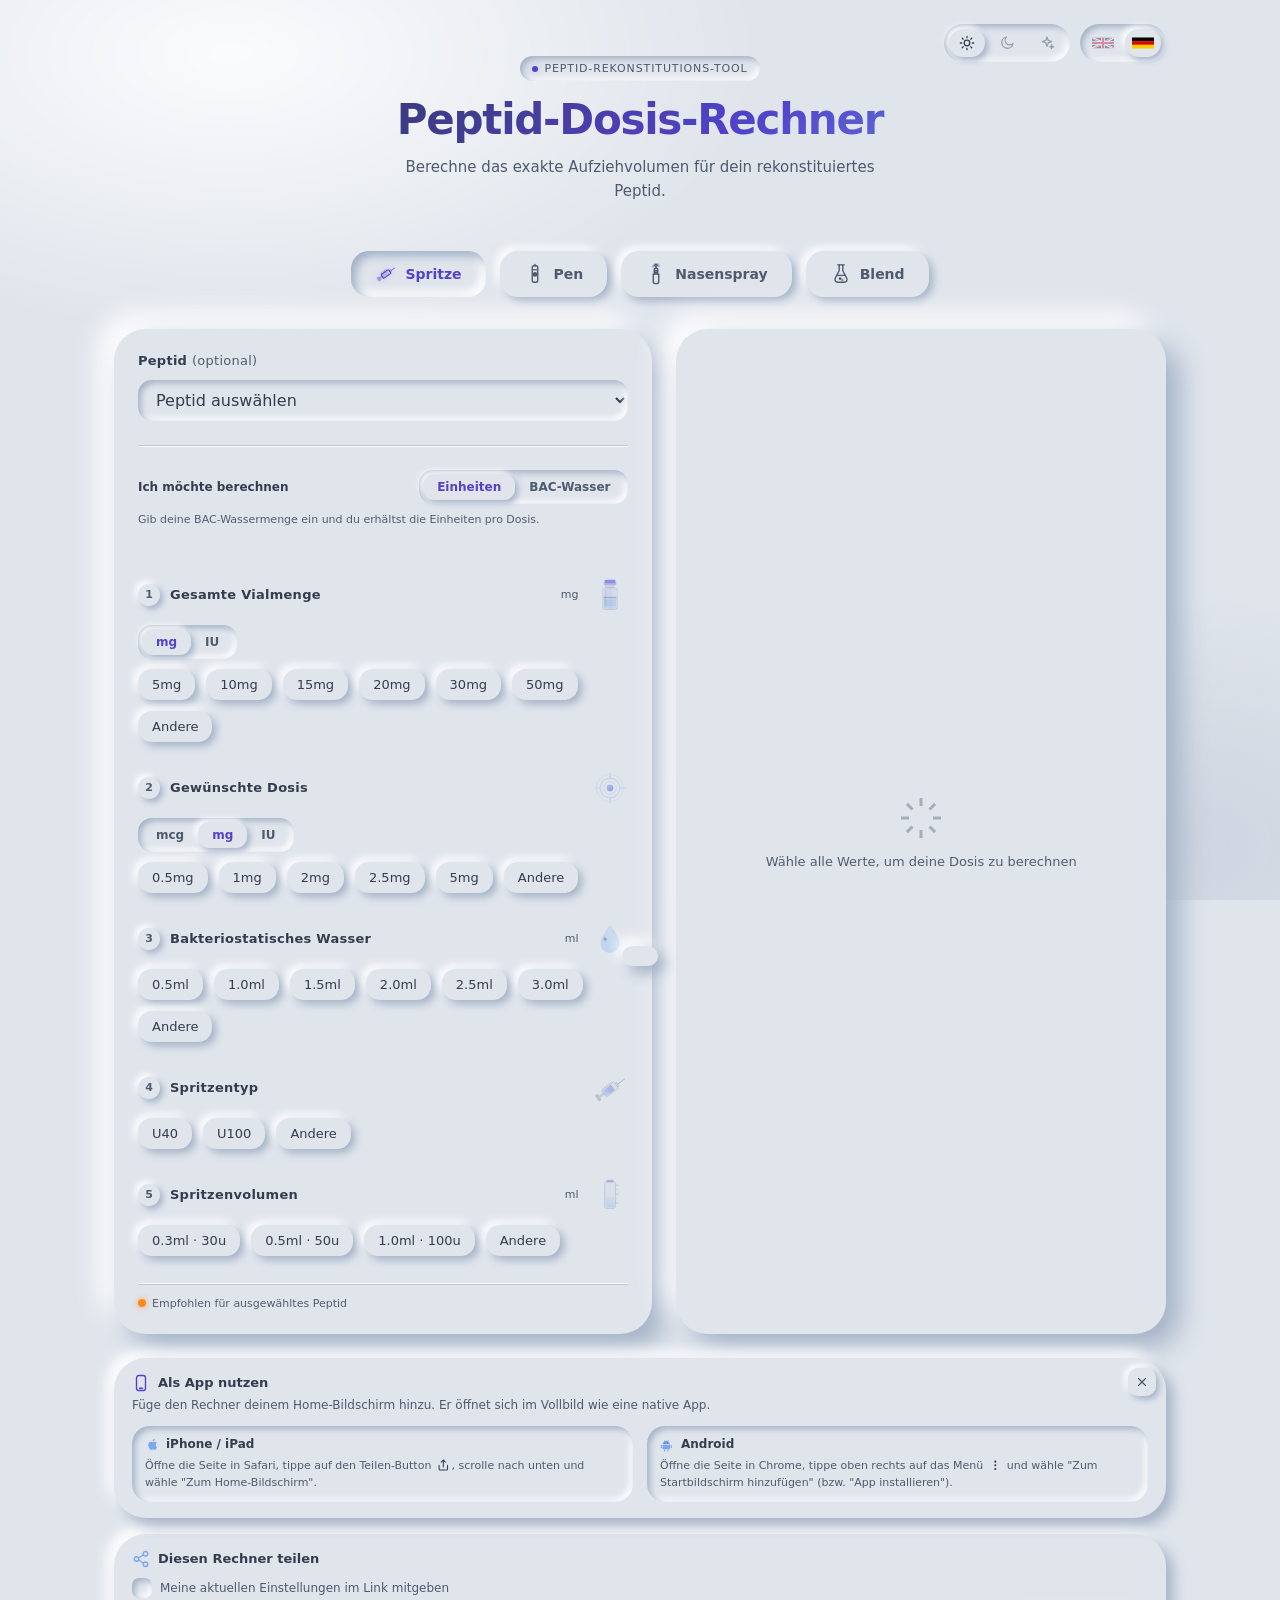
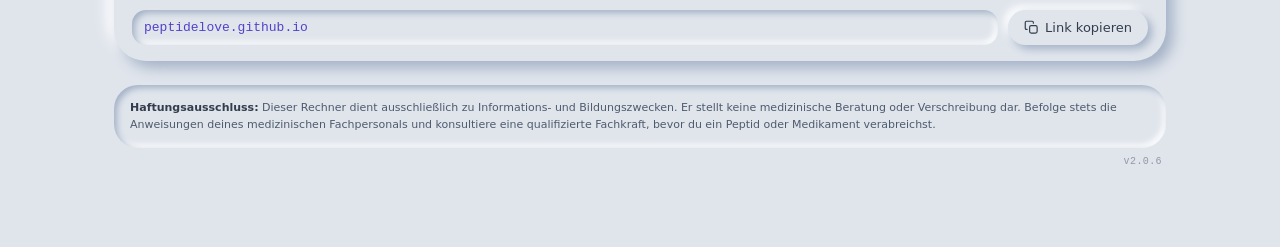
==== index.html @ 8ab0d91f "feat: v2.0.6: nasal spray close-up and a real blend vial Nasal spray: an upright close-up in a press" ====
<!DOCTYPE html>
<html lang="en">
<head>
<meta charset="UTF-8">
<meta name="viewport" content="width=device-width, initial-scale=1.0, maximum-scale=5.0, viewport-fit=cover">
<link rel="icon" href="favicon.svg" type="image/svg+xml">
<link rel="icon" href="favicon-32.png" sizes="32x32" type="image/png">
<link rel="apple-touch-icon" href="apple-touch-icon.png">
<meta name="theme-color" content="#e0e5ec">
<link rel="canonical" href="https://peptidelove.github.io/">
<title>Peptide Dose Calculator</title>
<meta name="description" content="Work out the exact draw volume for a reconstituted peptide: syringe, pen, nasal spray or blend. Free, no sign-up, works offline.">
<!-- Link previews: the share button hands this URL to messaging apps, so give
     them something to render instead of a bare link. -->
<meta property="og:type" content="website">
<meta property="og:url" content="https://peptidelove.github.io/">
<meta property="og:title" content="Peptide Dose Calculator">
<meta property="og:description" content="Work out the exact draw volume for a reconstituted peptide: syringe, pen, nasal spray or blend.">
<meta property="og:image" content="https://peptidelove.github.io/icon-512.png">
<meta name="twitter:card" content="summary">
<meta name="twitter:title" content="Peptide Dose Calculator">
<meta name="twitter:description" content="Work out the exact draw volume for a reconstituted peptide: syringe, pen, nasal spray or blend.">
<meta name="twitter:image" content="https://peptidelove.github.io/icon-512.png">
<meta name="mobile-web-app-capable" content="yes">
<meta name="apple-mobile-web-app-capable" content="yes">
<meta name="apple-mobile-web-app-status-bar-style" content="default">
<meta name="apple-mobile-web-app-title" content="Peptide Calc">
<link rel="manifest" href="manifest.json">
<link rel="stylesheet" href="styles.css?v=2.0.6">
<script>
  // Pick the theme before first paint. app.js only runs at the end of <body>,
  // and until it did, the page painted in the base (classic) theme and then
  // switched: a visible flash on a slow first load.
  (function() {
    var theme = 'light';
    try {
      var saved = JSON.parse(localStorage.getItem('peptide-calc-v6'));
      if (saved && (saved.theme === 'dark' || saved.theme === 'soft-dark')) theme = saved.theme;
    } catch (e) {}
    var html = document.documentElement;
    html.setAttribute('data-theme', theme);
    if (theme !== 'dark') html.setAttribute('data-skin', 'soft');
    if (theme !== 'light') {
      document.querySelector('meta[name="theme-color"]')
        .setAttribute('content', theme === 'dark' ? '#000000' : '#282c34');
    }
  })();
</script>
</head>
<body>

<div class="container">
  <div class="top-controls">
  <div class="theme-switch" role="group" data-i18n-aria="themeGroup" aria-label="Theme">
    <button class="theme-btn" type="button" data-theme-opt="light" data-i18n-aria="themeLight" aria-label="Light" title="Light">
      <svg viewBox="0 0 24 24" fill="none" stroke="currentColor" stroke-width="1.9" stroke-linecap="round" stroke-linejoin="round" aria-hidden="true"><circle cx="12" cy="12" r="4.2"/><path d="M12 2v2M12 20v2M4.9 4.9l1.4 1.4M17.7 17.7l1.4 1.4M2 12h2M20 12h2M4.9 19.1l1.4-1.4M17.7 6.3l1.4-1.4"/></svg>
    </button>
    <button class="theme-btn" type="button" data-theme-opt="soft-dark" data-i18n-aria="themeSoftDark" aria-label="Dark" title="Dark">
      <svg viewBox="0 0 24 24" fill="none" stroke="currentColor" stroke-width="1.9" stroke-linecap="round" stroke-linejoin="round" aria-hidden="true"><path d="M21 12.8A8.5 8.5 0 1111.2 3a6.6 6.6 0 009.8 9.8z"/></svg>
    </button>
    <button class="theme-btn" type="button" data-theme-opt="dark" data-i18n-aria="themeClassic" aria-label="Classic (neon)" title="Classic (neon)">
      <svg viewBox="0 0 24 24" fill="none" stroke="currentColor" stroke-width="1.9" stroke-linecap="round" stroke-linejoin="round" aria-hidden="true"><path d="M12 3l1.8 5.2L19 10l-5.2 1.8L12 17l-1.8-5.2L5 10l5.2-1.8z"/><path d="M19 15l.7 2 2 .7-2 .7-.7 2-.7-2-2-.7 2-.7z"/></svg>
    </button>
  </div>

  <div class="lang-switcher">
    <button class="lang-btn" data-lang="en" title="English" aria-label="English">
      <svg viewBox="0 0 60 30" xmlns="http://www.w3.org/2000/svg">
        <clipPath id="ukclip"><path d="M0 0v30h60V0z"/></clipPath>
        <clipPath id="ukclip2"><path d="M30 15h30v15zv15H0zH0V0zV0h30z"/></clipPath>
        <g clip-path="url(#ukclip)">
          <rect width="60" height="30" fill="#012169"/>
          <path d="M0 0L60 30M60 0L0 30" stroke="#fff" stroke-width="6"/>
          <path d="M0 0L60 30M60 0L0 30" clip-path="url(#ukclip2)" stroke="#C8102E" stroke-width="4"/>
          <path d="M30 0v30M0 15h60" stroke="#fff" stroke-width="10"/>
          <path d="M30 0v30M0 15h60" stroke="#C8102E" stroke-width="6"/>
        </g>
      </svg>
    </button>
    <button class="lang-btn active" data-lang="de" title="Deutsch" aria-label="Deutsch">
      <svg viewBox="0 0 60 30" xmlns="http://www.w3.org/2000/svg">
        <rect width="60" height="10" y="0" fill="#000"/>
        <rect width="60" height="10" y="10" fill="#DD0000"/>
        <rect width="60" height="10" y="20" fill="#FFCE00"/>
      </svg>
    </button>
    </div>
  </div>

  <div class="header">
    <div class="badge" data-i18n="badge">Peptide Reconstitution Tool</div>
    <h1 data-i18n="title">Peptide Dose Calculator</h1>
    <p data-i18n="subtitle">Calculate the exact draw volume for your reconstituted peptide.</p>
  </div>

  <div class="mode-toggle" id="mode-toggle">
    <button class="mode-btn active" data-mode="syringe">
      <svg viewBox="0 0 24 24" fill="none" xmlns="http://www.w3.org/2000/svg">
        <g transform="rotate(-35 12 12)" stroke="currentColor" stroke-width="1.2" stroke-linecap="round" stroke-linejoin="round">
          <rect x="1.5" y="10" width="2" height="4" rx="0.5" fill="currentColor" opacity="0.4"/>
          <rect x="3.5" y="11.2" width="3.5" height="1.6" fill="currentColor" opacity="0.3"/>
          <rect x="7" y="9.5" width="10" height="5" rx="0.8" fill="none"/>
          <rect x="7.5" y="10.2" width="7" height="3.5" rx="0.4" fill="currentColor" opacity="0.25"/>
          <line x1="8.5" y1="9.5" x2="8.5" y2="8" opacity="0.5"/>
          <line x1="10.5" y1="9.5" x2="10.5" y2="8" opacity="0.5"/>
          <line x1="12.5" y1="9.5" x2="12.5" y2="8" opacity="0.5"/>
          <line x1="14.5" y1="9.5" x2="14.5" y2="8" opacity="0.5"/>
          <rect x="17" y="10.8" width="1.5" height="2.5" fill="currentColor" opacity="0.3"/>
          <line x1="18.5" y1="12" x2="23" y2="12" opacity="0.6"/>
        </g>
      </svg>
      <span data-i18n="modeSyringe">Syringe</span>
    </button>
    <button class="mode-btn" data-mode="pen">
      <svg viewBox="0 0 24 24" fill="none" stroke="currentColor" stroke-width="1.5" stroke-linecap="round" stroke-linejoin="round">
        <rect x="9" y="3" width="6" height="18" rx="2"/>
        <line x1="12" y1="3" x2="12" y2="1.5"/>
        <line x1="9.5" y1="7.5" x2="14.5" y2="7.5"/>
        <circle cx="12" cy="12.5" r="1.8" fill="currentColor"/>
      </svg>
      <span data-i18n="modePen">Pen</span>
    </button>
    <button class="mode-btn" data-mode="spray">
      <svg viewBox="0 0 24 24" fill="none" stroke="currentColor" stroke-width="1.5" stroke-linecap="round" stroke-linejoin="round">
        <path d="M9 12h6v8.5a2 2 0 01-2 2h-2a2 2 0 01-2-2V12z"/>
        <path d="M10.5 12V10a1.5 1.5 0 013 0v2"/>
        <rect x="10" y="6" width="4" height="4.5" rx="1"/>
        <line x1="12" y1="6" x2="12" y2="4"/>
        <circle cx="12" cy="2.5" r="1.2" fill="none"/>
        <circle cx="9" cy="3.5" r="0.7" fill="currentColor" opacity="0.4"/>
        <circle cx="15" cy="3" r="0.7" fill="currentColor" opacity="0.4"/>
        <circle cx="10.2" cy="1.5" r="0.5" fill="currentColor" opacity="0.3"/>
        <circle cx="13.8" cy="1.2" r="0.5" fill="currentColor" opacity="0.3"/>
      </svg>
      <span data-i18n="modeSpray">Nose Spray</span>
    </button>
    <button class="mode-btn" data-mode="blend">
      <svg viewBox="0 0 24 24" fill="none" stroke="currentColor" stroke-width="1.5" stroke-linecap="round" stroke-linejoin="round">
        <path d="M10 2v6.5l-4.2 8A3 3 0 008.4 21h7.2a3 3 0 002.6-4.5l-4.2-8V2"/>
        <line x1="8.5" y1="2" x2="15.5" y2="2"/>
        <line x1="7.3" y1="13.5" x2="16.7" y2="13.5"/>
        <circle cx="11" cy="17" r="0.8" fill="currentColor"/>
        <circle cx="13.5" cy="18.5" r="0.6" fill="currentColor" opacity="0.6"/>
      </svg>
      <span data-i18n="modeBlend">Blend</span>
    </button>
  </div>

  <div class="layout">
    <div class="card form-card">
      <div class="peptide-row" id="peptide-row">
        <div class="step-header">
          <div class="step-title"><span data-i18n="peptide">Peptide</span> <span style="color:var(--text-faint);font-weight:400" data-i18n="optional">(optional)</span></div>
          <button class="reset-top" id="reset-top" type="button" hidden>
            <svg width="13" height="13" viewBox="0 0 24 24" fill="none" stroke="currentColor" stroke-width="2.2" stroke-linecap="round" stroke-linejoin="round" aria-hidden="true"><path d="M3 12a9 9 0 109-9 9.75 9.75 0 00-6.74 2.74L3 8"/><path d="M3 3v5h5"/></svg>
            <span data-i18n="reset">Reset</span>
          </button>
        </div>
        <select id="peptide-select"></select>
        <div class="peptide-hint" id="peptide-nasal-hint" data-i18n="nasalOnly" style="display:none">Nasal-use peptides only</div>
      </div>

      <div class="step" id="blend-row" style="display:none">
        <div class="step-header">
          <div class="step-num">1</div>
          <div class="step-title" data-i18n="blendStep">Blend Components</div>
          <div class="step-hint" id="hint-blend"></div>
          <svg class="step-icon" viewBox="0 0 40 40" xmlns="http://www.w3.org/2000/svg">
            <path d="M16 5v9l-7.5 14.5A4 4 0 0012 34h16a4 4 0 003.5-5.5L24 14V5" fill="rgba(167,139,250,0.12)" stroke="rgba(255,255,255,0.35)" stroke-width="1.2" stroke-linecap="round" stroke-linejoin="round"/>
            <line x1="13.5" y1="5" x2="26.5" y2="5" stroke="rgba(255,255,255,0.4)" stroke-width="1.5" stroke-linecap="round"/>
            <path d="M11 24h18l2.5 4.5A2.5 2.5 0 0129 32H11a2.5 2.5 0 01-2.5-3.5z" fill="rgba(34,211,238,0.4)"/>
            <path d="M11 24h18l1.2 2.2H9.8z" fill="rgba(167,139,250,0.5)"/>
            <circle cx="17" cy="28.5" r="1.1" fill="rgba(255,255,255,0.35)"/>
            <circle cx="23" cy="30" r="0.8" fill="rgba(255,255,255,0.25)"/>
          </svg>
        </div>
        <div id="blend-list"></div>
        <button class="btn blend-add-btn" id="blend-add" type="button">+ <span data-i18n="blendAdd">Add peptide</span></button>
      </div>

      <div class="solve-row" id="solve-row">
        <div class="solve-head">
          <span class="solve-label" data-i18n="solveFor">I want to calculate</span>
          <div class="unit-toggle-group" id="solve-toggle">
            <button class="unit-toggle-btn active" type="button" data-solve="units" data-i18n="solveUnits">Draw units</button>
            <button class="unit-toggle-btn" type="button" data-solve="water" data-i18n="solveWater">BAC water</button>
          </div>
        </div>
        <p class="solve-desc" id="solve-desc"></p>
      </div>

      <div class="step" id="step-1">
        <div class="step-header">
          <div class="step-num">1</div>
          <div class="step-title" data-i18n="step1">Total Vial Amount</div>
          <div class="step-hint" id="hint-1">mg</div>
          <svg class="step-icon" viewBox="0 0 40 40" xmlns="http://www.w3.org/2000/svg">
            <defs>
              <linearGradient id="vialGlass" x1="0%" y1="0%" x2="100%" y2="0%">
                <stop offset="0%" stop-color="rgba(34,211,238,0.15)"/>
                <stop offset="50%" stop-color="rgba(167,139,250,0.25)"/>
                <stop offset="100%" stop-color="rgba(34,211,238,0.15)"/>
              </linearGradient>
              <linearGradient id="vialCap" x1="0%" y1="0%" x2="0%" y2="100%">
                <stop offset="0%" stop-color="#a78bfa"/>
                <stop offset="100%" stop-color="#7c5cf0"/>
              </linearGradient>
            </defs>
            <rect x="14" y="3" width="12" height="4" rx="1" fill="url(#vialCap)"/>
            <rect x="13" y="6" width="14" height="3" rx="0.5" fill="rgba(167,139,250,0.6)"/>
            <rect x="15" y="9" width="10" height="3" fill="rgba(255,255,255,0.18)" stroke="rgba(255,255,255,0.3)" stroke-width="0.5"/>
            <rect x="12" y="12" width="16" height="24" rx="2" fill="url(#vialGlass)" stroke="rgba(255,255,255,0.35)" stroke-width="0.8"/>
            <rect x="13" y="22" width="14" height="13" rx="1.5" fill="rgba(34,211,238,0.4)"/>
            <rect x="13" y="22" width="14" height="1.5" fill="rgba(255,255,255,0.5)"/>
            <rect x="14" y="14" width="2" height="20" rx="1" fill="rgba(255,255,255,0.25)"/>
            <rect x="14" y="26" width="12" height="6" fill="rgba(255,255,255,0.08)" stroke="rgba(255,255,255,0.2)" stroke-width="0.4"/>
            <line x1="16" y1="28.5" x2="24" y2="28.5" stroke="rgba(255,255,255,0.3)" stroke-width="0.5"/>
            <line x1="16" y1="30" x2="22" y2="30" stroke="rgba(255,255,255,0.2)" stroke-width="0.5"/>
          </svg>
        </div>
        <div class="dose-row" style="margin-bottom:10px">
          <div class="unit-toggle-group" id="vial-unit-toggle">
            <button class="unit-toggle-btn active" data-vial-unit="mg">mg</button>
            <button class="unit-toggle-btn" data-vial-unit="iu">IU</button>
          </div>
        </div>
        <div class="pills" id="vial-pills"></div>
        <div class="custom-row" id="vial-custom" style="display:none">
          <div class="input-wrap">
            <input type="text" id="vial-input" inputmode="decimal" data-i18n-placeholder="enterMg" placeholder="Enter mg">
            <span class="unit-suffix" id="vial-unit-suffix">mg</span>
          </div>
        </div>
      </div>

      <div class="step" id="step-3">
        <div class="step-header">
          <div class="step-num">2</div>
          <div class="step-title" data-i18n="step3">Desired Dose</div>
          <div class="step-hint" id="hint-3"></div>
          <svg class="step-icon" viewBox="0 0 40 40" xmlns="http://www.w3.org/2000/svg">
            <defs>
              <linearGradient id="doseGrad" x1="0%" y1="0%" x2="100%" y2="100%">
                <stop offset="0%" stop-color="#22d3ee"/>
                <stop offset="100%" stop-color="#a78bfa"/>
              </linearGradient>
            </defs>
            <circle cx="20" cy="20" r="15" fill="none" stroke="rgba(34,211,238,0.25)" stroke-width="1.2"/>
            <circle cx="20" cy="20" r="11" fill="none" stroke="rgba(167,139,250,0.35)" stroke-width="1"/>
            <circle cx="20" cy="20" r="7" fill="none" stroke="rgba(34,211,238,0.5)" stroke-width="1"/>
            <circle cx="20" cy="20" r="3.5" fill="url(#doseGrad)"/>
            <circle cx="20" cy="20" r="3.5" fill="none" stroke="rgba(255,255,255,0.4)" stroke-width="0.6"/>
            <line x1="20" y1="3" x2="20" y2="9" stroke="rgba(34,211,238,0.7)" stroke-width="1" stroke-linecap="round"/>
            <line x1="20" y1="31" x2="20" y2="37" stroke="rgba(34,211,238,0.7)" stroke-width="1" stroke-linecap="round"/>
            <line x1="3" y1="20" x2="9" y2="20" stroke="rgba(34,211,238,0.7)" stroke-width="1" stroke-linecap="round"/>
            <line x1="31" y1="20" x2="37" y2="20" stroke="rgba(34,211,238,0.7)" stroke-width="1" stroke-linecap="round"/>
          </svg>
        </div>
        <div class="blend-anchor" id="blend-anchor" style="display:none">
          <div class="blend-anchor-label" data-i18n="blendAnchorLabel">Dose refers to</div>
          <div class="pills" id="blend-anchor-pills"></div>
        </div>
        <div class="dose-row" style="margin-bottom:10px">
          <div class="unit-toggle-group">
            <button class="unit-toggle-btn" data-unit="mcg">mcg</button>
            <button class="unit-toggle-btn active" data-unit="mg">mg</button>
            <button class="unit-toggle-btn" data-unit="iu">IU</button>
          </div>
        </div>
        <div class="pills" id="dose-pills"></div>
        <div class="custom-row" id="dose-custom" style="display:none">
          <div class="input-wrap">
            <input type="text" id="dose-input" inputmode="decimal" data-i18n-placeholder="enterDose" placeholder="Enter dose">
            <span class="unit-suffix" id="dose-unit-suffix">mg</span>
          </div>
        </div>
      </div>

      <div class="step" id="step-2">
        <div class="step-header">
          <div class="step-num">3</div>
          <div class="step-title" data-i18n="step2">Bacteriostatic Water</div>
          <div class="step-hint" id="hint-2">ml</div>
          <svg class="step-icon" id="step2-icon-water" viewBox="0 0 40 40" xmlns="http://www.w3.org/2000/svg">
            <defs>
              <linearGradient id="waterGrad" x1="0%" y1="0%" x2="0%" y2="100%">
                <stop offset="0%" stop-color="rgba(34,211,238,0.3)"/>
                <stop offset="100%" stop-color="rgba(34,211,238,0.7)"/>
              </linearGradient>
              <radialGradient id="waterShine" cx="35%" cy="30%" r="30%">
                <stop offset="0%" stop-color="rgba(255,255,255,0.6)"/>
                <stop offset="100%" stop-color="rgba(255,255,255,0)"/>
              </radialGradient>
            </defs>
            <path d="M20 5 C 20 5, 10 18, 10 25 C 10 31, 14.5 35, 20 35 C 25.5 35, 30 31, 30 25 C 30 18, 20 5, 20 5 Z" fill="url(#waterGrad)" stroke="rgba(34,211,238,0.6)" stroke-width="0.8"/>
            <ellipse cx="16" cy="22" rx="4" ry="6" fill="url(#waterShine)" transform="rotate(-20 16 22)"/>
            <circle cx="15" cy="20" r="1.5" fill="rgba(255,255,255,0.7)"/>
          </svg>
          <svg class="step-icon" id="step2-icon-units" style="display:none" viewBox="0 0 40 40" xmlns="http://www.w3.org/2000/svg">
            <defs>
              <linearGradient id="tuFill" x1="0%" y1="0%" x2="0%" y2="100%">
                <stop offset="0%" stop-color="rgba(34,211,238,0.35)"/>
                <stop offset="100%" stop-color="rgba(34,211,238,0.75)"/>
              </linearGradient>
            </defs>
            <line x1="20" y1="3" x2="20" y2="9" stroke="rgba(255,255,255,0.5)" stroke-width="1.2" stroke-linecap="round"/>
            <rect x="17.5" y="9" width="5" height="3" rx="0.5" fill="rgba(255,255,255,0.2)" stroke="rgba(255,255,255,0.3)" stroke-width="0.5"/>
            <rect x="15" y="12" width="10" height="19" rx="1.5" fill="rgba(255,255,255,0.06)" stroke="rgba(255,255,255,0.4)" stroke-width="0.8"/>
            <rect x="16" y="22" width="8" height="9" rx="1" fill="url(#tuFill)"/>
            <rect x="16" y="22" width="8" height="1.2" fill="rgba(255,255,255,0.5)"/>
            <line x1="25" y1="16" x2="28" y2="16" stroke="rgba(255,255,255,0.5)" stroke-width="0.7"/>
            <line x1="25" y1="20" x2="27.5" y2="20" stroke="rgba(255,255,255,0.35)" stroke-width="0.6"/>
            <line x1="25" y1="24" x2="28" y2="24" stroke="rgba(255,255,255,0.5)" stroke-width="0.7"/>
            <line x1="25" y1="28" x2="27.5" y2="28" stroke="rgba(255,255,255,0.35)" stroke-width="0.6"/>
            <rect x="18.5" y="31" width="3" height="5" fill="rgba(255,255,255,0.15)"/>
            <rect x="16" y="36" width="8" height="2.5" rx="1" fill="rgba(255,255,255,0.25)"/>
          </svg>
        </div>
        <div id="step2-water">
          <div class="pills" id="water-pills"></div>
          <div class="custom-row" id="water-custom" style="display:none">
            <div class="input-wrap">
              <input type="text" id="water-input" inputmode="decimal" data-i18n-placeholder="enterMl" placeholder="Enter ml">
              <span class="unit-suffix">ml</span>
            </div>
          </div>
        </div>
        <div id="step2-units" style="display:none">
          <div class="pills" id="targetunits-pills"></div>
          <div class="custom-row" id="targetunits-custom" style="display:none">
            <div class="input-wrap">
              <input type="text" id="targetunits-input" inputmode="numeric" data-i18n-placeholder="enterTargetUnits" placeholder="Units">
              <span class="unit-suffix" data-i18n="units">units</span>
            </div>
          </div>
        </div>
      </div>

      <div class="step" id="step-4">
        <div class="step-header">
          <div class="step-num">4</div>
          <div class="step-title" data-i18n="step4">Syringe Type</div>
          <div class="step-hint" id="hint-4"></div>
          <svg class="step-icon" id="step4-icon-syringe" viewBox="0 0 40 40" xmlns="http://www.w3.org/2000/svg">
            <defs>
              <linearGradient id="syrFill" x1="0%" y1="0%" x2="100%" y2="0%">
                <stop offset="0%" stop-color="rgba(34,211,238,0.7)"/>
                <stop offset="100%" stop-color="rgba(167,139,250,0.7)"/>
              </linearGradient>
            </defs>
            <g transform="translate(20.9 20.9) scale(1.05) translate(-20 -20)">
            <g transform="rotate(-35 20 20)">
              <rect x="2" y="16" width="3.4" height="8" rx="0.6" fill="rgba(255,255,255,0.4)"/>
              <rect x="5.4" y="18.6" width="5.6" height="2.8" fill="rgba(255,255,255,0.3)"/>
              <rect x="11" y="15.5" width="16" height="9" rx="1.2" fill="rgba(255,255,255,0.08)" stroke="rgba(255,255,255,0.4)" stroke-width="0.7"/>
              <rect x="11.5" y="16.6" width="11" height="6.8" rx="0.6" fill="url(#syrFill)"/>
              <rect x="20" y="16" width="2.4" height="8" fill="rgba(0,0,0,0.4)"/>
              <line x1="13" y1="15.5" x2="13" y2="13.2" stroke="rgba(255,255,255,0.5)" stroke-width="0.45"/>
              <line x1="16" y1="15.5" x2="16" y2="13.2" stroke="rgba(255,255,255,0.5)" stroke-width="0.45"/>
              <line x1="19" y1="15.5" x2="19" y2="13.2" stroke="rgba(255,255,255,0.5)" stroke-width="0.45"/>
              <line x1="22" y1="15.5" x2="22" y2="13.2" stroke="rgba(255,255,255,0.5)" stroke-width="0.45"/>
              <line x1="25" y1="15.5" x2="25" y2="13.2" stroke="rgba(255,255,255,0.5)" stroke-width="0.45"/>
              <rect x="27" y="17.2" width="2.2" height="5.6" fill="rgba(255,255,255,0.3)"/>
              <line x1="29.2" y1="20" x2="37.5" y2="20" stroke="rgba(255,255,255,0.6)" stroke-width="0.9" stroke-linecap="round"/>
            </g>
            </g>
          </svg>
          <svg class="step-icon" id="step4-icon-spray" style="display:none" viewBox="0 0 40 40" xmlns="http://www.w3.org/2000/svg">
            <!-- Mist -->
            <circle cx="20" cy="4" r="1.5" fill="rgba(34,211,238,0.35)"/>
            <circle cx="17.5" cy="6" r="1" fill="rgba(167,139,250,0.3)"/>
            <circle cx="22.5" cy="5.5" r="1" fill="rgba(34,211,238,0.25)"/>
            <circle cx="20" cy="7.5" r="0.8" fill="rgba(167,139,250,0.2)"/>
            <!-- Nozzle tip -->
            <ellipse cx="20" cy="10.5" rx="2.2" ry="1.4" fill="rgba(255,255,255,0.12)" stroke="rgba(255,255,255,0.3)" stroke-width="0.5"/>
            <!-- Nozzle stem -->
            <rect x="18.8" y="11" width="2.4" height="4" rx="0.8" fill="rgba(255,255,255,0.15)" stroke="rgba(255,255,255,0.25)" stroke-width="0.5"/>
            <!-- Actuator -->
            <rect x="15.5" y="14.5" width="9" height="4" rx="1.5" fill="rgba(255,255,255,0.15)" stroke="rgba(255,255,255,0.3)" stroke-width="0.6"/>
            <!-- Finger rests -->
            <path d="M13 19 Q13 18 15.5 18 L24.5 18 Q27 18 27 19 L27 20.5 Q27 21.5 24.5 21.5 L15.5 21.5 Q13 21.5 13 20.5 Z" fill="rgba(255,255,255,0.1)" stroke="rgba(255,255,255,0.22)" stroke-width="0.5"/>
            <!-- Bottle body -->
            <path d="M15.5 22 L13.5 26 L13.5 35 Q13.5 37 16 37 L24 37 Q26.5 37 26.5 35 L26.5 26 L24.5 22 Z" fill="rgba(34,211,238,0.15)" stroke="rgba(255,255,255,0.35)" stroke-width="0.8"/>
            <!-- Liquid -->
            <path d="M14 29 L14 35 Q14 36.5 16 36.5 L24 36.5 Q26 36.5 26 35 L26 29 Z" fill="rgba(34,211,238,0.4)"/>
          </svg>
        </div>
        <div id="step4-syringe">
          <div class="pills" id="syringe-pills"></div>
          <div class="custom-row" id="syringe-custom" style="display:none">
            <div class="input-wrap">
              <input type="text" id="syringe-input" inputmode="numeric" data-i18n-placeholder="enterUnitsPerMl" placeholder="Units/ml">
              <span class="unit-suffix">units/ml</span>
            </div>
          </div>
        </div>
        <div id="step4-spray" style="display:none">
          <div class="pills" id="spray-pills"></div>
          <div class="custom-row" id="spray-custom" style="display:none">
            <div class="input-wrap">
              <input type="text" id="spray-input" inputmode="decimal" data-i18n-placeholder="enterMlPerPump" placeholder="ml per pump">
              <span class="unit-suffix">ml</span>
            </div>
          </div>
        </div>
      </div>

      <div class="step" id="step-5">
        <div class="step-header">
          <div class="step-num">5</div>
          <div class="step-title" data-i18n="step5">Syringe Volume</div>
          <div class="step-hint" id="hint-5"></div>
          <svg class="step-icon" viewBox="0 0 40 40" xmlns="http://www.w3.org/2000/svg">
            <defs>
              <linearGradient id="capFill" x1="0%" y1="0%" x2="0%" y2="100%">
                <stop offset="0%" stop-color="rgba(34,211,238,0.2)"/>
                <stop offset="100%" stop-color="rgba(34,211,238,0.6)"/>
              </linearGradient>
            </defs>
            <rect x="14" y="5" width="12" height="30" rx="2" fill="rgba(255,255,255,0.06)" stroke="rgba(255,255,255,0.4)" stroke-width="0.8"/>
            <rect x="15" y="22" width="10" height="12" rx="1" fill="url(#capFill)"/>
            <line x1="26" y1="9" x2="30" y2="9" stroke="rgba(255,255,255,0.5)" stroke-width="0.7"/>
            <line x1="26" y1="14" x2="29" y2="14" stroke="rgba(255,255,255,0.35)" stroke-width="0.6"/>
            <line x1="26" y1="19" x2="30" y2="19" stroke="rgba(255,255,255,0.5)" stroke-width="0.7"/>
            <line x1="26" y1="24" x2="29" y2="24" stroke="rgba(255,255,255,0.35)" stroke-width="0.6"/>
            <line x1="26" y1="29" x2="30" y2="29" stroke="rgba(255,255,255,0.5)" stroke-width="0.7"/>
            <rect x="16" y="3" width="8" height="3" rx="1" fill="rgba(167,139,250,0.6)"/>
          </svg>
        </div>
        <div class="pills" id="capacity-pills"></div>
        <div class="custom-row" id="capacity-custom" style="display:none">
          <div class="input-wrap">
            <input type="text" id="capacity-input" inputmode="decimal" data-i18n-placeholder="enterMlCap" placeholder="ml">
            <span class="unit-suffix">ml</span>
          </div>
        </div>
      </div>

      <div class="legend">
        <span class="legend-dot" data-i18n="legendRecommended">Recommended for selected peptide</span>
      </div>
    </div>

    <div class="card result-card" id="result-card">
      <div id="result-content">
        <div class="result-empty">
          <svg width="48" height="48" viewBox="0 0 24 24" fill="none" stroke="currentColor" stroke-width="1.5">
            <path d="M12 2v4M12 18v4M4.93 4.93l2.83 2.83M16.24 16.24l2.83 2.83M2 12h4M18 12h4M4.93 19.07l2.83-2.83M16.24 7.76l2.83-2.83"/>
          </svg>
          <div data-i18n="empty">Select all values to calculate your dose</div>
        </div>
      </div>
    </div>
  </div>

  <div class="a2hs" id="a2hs-hint">
    <button class="a2hs-close" id="a2hs-close" type="button" data-i18n-aria="dismiss" aria-label="Dismiss" title="Dismiss">
      <svg width="14" height="14" viewBox="0 0 24 24" fill="none" stroke="currentColor" stroke-width="2" stroke-linecap="round"><line x1="18" y1="6" x2="6" y2="18"/><line x1="6" y1="6" x2="18" y2="18"/></svg>
    </button>
    <div class="a2hs-title">
      <svg width="18" height="18" viewBox="0 0 24 24" fill="none" stroke="currentColor" stroke-width="1.8" stroke-linecap="round" stroke-linejoin="round"><rect x="6" y="2" width="12" height="20" rx="3"/><line x1="10" y1="19" x2="14" y2="19"/></svg>
      <span data-i18n="a2hsTitle">Use as an app</span>
    </div>
    <p class="a2hs-sub" data-i18n="a2hsSub">Add this calculator to your home screen. It opens fullscreen like a native app.</p>
    <div class="a2hs-grid">
      <div class="a2hs-item">
        <div class="a2hs-os">
          <svg width="15" height="15" viewBox="0 0 24 24" fill="currentColor" aria-hidden="true"><path d="M17.05 12.54c-.02-2.2 1.79-3.25 1.87-3.3-1.02-1.49-2.6-1.7-3.17-1.72-1.35-.14-2.63.79-3.32.79-.68 0-1.74-.77-2.86-.75-1.47.02-2.83.85-3.59 2.17-1.53 2.66-.39 6.6 1.1 8.76.73 1.06 1.6 2.25 2.73 2.21 1.1-.05 1.51-.71 2.84-.71 1.32 0 1.7.71 2.85.69 1.18-.02 1.92-1.08 2.64-2.14.83-1.21 1.17-2.39 1.19-2.45-.03-.01-2.29-.88-2.31-3.49z"/><path d="M14.9 5.61c.6-.73 1.01-1.74.9-2.75-.87.03-1.92.58-2.54 1.31-.56.64-1.05 1.68-.92 2.66.97.08 1.95-.49 2.56-1.22z"/></svg>
          <span data-i18n="a2hsIosLabel">iPhone / iPad</span>
        </div>
        <div class="a2hs-steps" data-i18n-html="a2hsIos">Open this page in Safari, tap the Share icon (square with an arrow), scroll down and choose "Add to Home Screen".</div>
      </div>
      <div class="a2hs-item">
        <div class="a2hs-os">
          <svg width="15" height="15" viewBox="0 0 24 24" fill="currentColor" aria-hidden="true"><path d="M7.2 6.86 6.05 5.05a.42.42 0 0 1 .13-.58.42.42 0 0 1 .58.13l1.18 1.85a7.3 7.3 0 0 1 4.12 0l1.18-1.85a.42.42 0 0 1 .58-.13c.2.12.25.38.13.58L12.8 6.86A6.2 6.2 0 0 1 16 11.7H4a6.2 6.2 0 0 1 3.2-4.84z"/><circle cx="7.9" cy="9.5" r=".78" fill="#0a1526"/><circle cx="12.1" cy="9.5" r=".78" fill="#0a1526"/><path d="M4 12.6h12v5.6a1.3 1.3 0 0 1-1.3 1.3H5.3A1.3 1.3 0 0 1 4 18.2z"/><rect x="1.2" y="12.6" width="1.9" height="5.2" rx=".95"/><rect x="16.9" y="12.6" width="1.9" height="5.2" rx=".95"/><rect x="6.3" y="19.9" width="1.9" height="3.4" rx=".95"/><rect x="11.8" y="19.9" width="1.9" height="3.4" rx=".95"/></svg>
          <span data-i18n="a2hsAndroidLabel">Android</span>
        </div>
        <div class="a2hs-steps" data-i18n-html="a2hsAndroid">Open this page in Chrome, tap the ⋮ menu in the top-right corner and choose "Add to Home screen" (or "Install app").</div>
      </div>
    </div>
  </div>

  <div class="share-box" id="share-box">
    <div class="share-title">
      <svg width="18" height="18" viewBox="0 0 24 24" fill="none" stroke="currentColor" stroke-width="1.8" stroke-linecap="round" stroke-linejoin="round"><circle cx="18" cy="5" r="3"/><circle cx="6" cy="12" r="3"/><circle cx="18" cy="19" r="3"/><line x1="8.6" y1="10.6" x2="15.4" y2="6.4"/><line x1="8.6" y1="13.4" x2="15.4" y2="17.6"/></svg>
      <span data-i18n="shareTitle">Share this calculator</span>
    </div>
    <label class="share-toggle">
      <input type="checkbox" id="share-settings">
      <span data-i18n="shareWithSettings">Include my current settings in the link</span>
    </label>
    <div class="share-row">
      <a class="share-url" id="share-url" href="https://peptidelove.github.io/">peptidelove.github.io</a>
      <div class="share-actions">
        <button class="btn primary" id="share-btn" type="button" hidden>
          <svg width="15" height="15" viewBox="0 0 24 24" fill="none" stroke="currentColor" stroke-width="1.9" stroke-linecap="round" stroke-linejoin="round"><path d="M4 12v7a2 2 0 002 2h12a2 2 0 002-2v-7"/><polyline points="16 6 12 2 8 6"/><line x1="12" y1="2" x2="12" y2="15"/></svg>
          <span data-i18n="shareAction">Share</span>
        </button>
        <button class="btn" id="share-copy" type="button">
          <svg width="15" height="15" viewBox="0 0 24 24" fill="none" stroke="currentColor" stroke-width="1.9" stroke-linecap="round" stroke-linejoin="round"><rect x="9" y="9" width="12" height="12" rx="2.5"/><path d="M5 15H4a2 2 0 01-2-2V4a2 2 0 012-2h9a2 2 0 012 2v1"/></svg>
          <span data-i18n="shareCopy">Copy link</span>
        </button>
      </div>
    </div>
  </div>

  <div class="disclaimer">
    <strong data-i18n="disclaimerTitle">Disclaimer:</strong> <span data-i18n="disclaimer">This calculator is intended for informational and educational purposes only. It does not constitute medical advice or a prescription. Always follow your healthcare provider's instructions and consult a qualified professional before administering any peptide or medication.</span>
  </div>
  <a href="https://peptidelove.goatcounter.com" target="_blank" rel="noopener" class="version-tag">v2.0.6</a>
</div>

<div class="toast" id="toast"></div>
<script src="peptides.js?v=2.0.6"></script>
<script src="app.js?v=2.0.6"></script>
<script>
  // Registered with the release version in the URL, so each deploy installs a
  // fresh worker and discards the previous cache.
  if ('serviceWorker' in navigator) {
    window.addEventListener('load', function() {
      navigator.serviceWorker.register('sw.js?v=2.0.6').catch(function() {});
    });
  }
</script>
<script data-goatcounter="https://peptidelove.goatcounter.com/count"
        async src="//gc.zgo.at/count.js"></script>
</body>
</html>
---- styles.css ----
* { box-sizing: border-box; margin: 0; padding: 0; -webkit-tap-highlight-color: transparent; }

  :root {
    color-scheme: dark;

    /* One corner scale for all three themes: a surface reads as one design
       only if the corner language is consistent. */
    --r-sm: 14px;   /* pills, inputs, small controls */
    --r-md: 18px;   /* buttons, mode buttons, alerts  */
    --r-lg: 24px;   /* inner panels, stat cards       */
    --r-xl: 32px;   /* outer cards                    */

    /* True black: on an OLED screen these pixels are off, which gives the
       neon accents and glows the deepest possible contrast. */
    --bg-0: #000000;
    --bg-1: #0a0f1c;
    --bg-2: #0f1729;
    --surface: rgba(255, 255, 255, 0.03);
    --surface-hover: rgba(255, 255, 255, 0.06);
    --surface-active: rgba(34, 211, 238, 0.08);
    --border: rgba(255, 255, 255, 0.08);
    --border-hover: rgba(255, 255, 255, 0.14);
    --border-active: rgba(34, 211, 238, 0.5);
    --text: #e8ecf4;
    --text-dim: #b8c7d6;
    --text-faint: #9aaec0;
    --accent: #22d3ee;
    --accent-2: #a78bfa;
    --accent-glow: rgba(34, 211, 238, 0.4);
    --warn: #fb923c;
    --error: #f87171;
    --good: #34d399;
  }

  html, body {
    background: var(--bg-0);
    color: var(--text);
    font-family: -apple-system, BlinkMacSystemFont, 'Inter', 'SF Pro Display', system-ui, 'Segoe UI', Roboto, sans-serif;
    -webkit-font-smoothing: antialiased;
    min-height: 100vh;
    overflow-x: hidden;
  }

  body::before {
    content: '';
    position: fixed;
    inset: 0;
    background:
      radial-gradient(ellipse 80% 50% at 50% -20%, rgba(34, 211, 238, 0.12), transparent),
      radial-gradient(ellipse 60% 50% at 80% 80%, rgba(167, 139, 250, 0.08), transparent),
      radial-gradient(ellipse 50% 40% at 10% 60%, rgba(34, 211, 238, 0.06), transparent);
    pointer-events: none;
    z-index: 0;
  }

  .container {
    position: relative;
    z-index: 1;
    max-width: 1100px;
    margin: 0 auto;
    padding: 48px 24px 80px;
    padding-left: max(24px, env(safe-area-inset-left));
    padding-right: max(24px, env(safe-area-inset-right));
    padding-top: max(48px, env(safe-area-inset-top));
  }

  /* One positioned row for both display controls. They used to be placed
     independently, and the mobile breakpoints moved only the language pills —
     so the two drifted out of line on small screens. */
  .top-controls {
    position: absolute;
    top: max(24px, env(safe-area-inset-top));
    right: max(24px, env(safe-area-inset-right));
    display: flex;
    align-items: center;
    gap: 10px;
    z-index: 10;
  }

  /* The theme switch (light / dark / classic) is the same pill as the language
     switcher beside it, with icons in place of flags. */
  .lang-switcher,
  .theme-switch {
    display: flex;
    gap: 4px;
    /* deliberately no backdrop-filter: on iOS the promoted layer is
       re-rasterised while scrolling and the flags render soft */
    background: rgba(13, 21, 38, 0.88);
    border: 1px solid var(--border);
    border-radius: 999px;
    padding: 4px;
    z-index: 10;
  }

  .lang-btn,
  .theme-btn {
    background: transparent;
    border: none;
    width: 36px;
    height: 28px;
    border-radius: 999px;
    cursor: pointer;
    display: flex;
    align-items: center;
    justify-content: center;
    transition: all 0.2s ease;
    opacity: 0.55;
    padding: 0;
    overflow: hidden;
  }
  .lang-btn:hover,
  .theme-btn:hover {
    opacity: 0.9;
    background: var(--surface-hover);
  }
  .lang-btn.active,
  .theme-btn.active {
    opacity: 1;
    background: var(--surface-active);
    box-shadow: 0 0 0 1px var(--border-active);
  }
  .lang-btn svg {
    width: 22px;
    height: 16px;
    border-radius: 2px;
    display: block;
    shape-rendering: geometricPrecision;
  }

  .theme-btn { color: var(--text); touch-action: manipulation; }
  .theme-btn svg { width: 16px; height: 16px; display: block; }

  .mode-toggle {
    display: flex;
    justify-content: center;
    flex-wrap: wrap; /* four modes wrap 2×2 on narrow screens */
    gap: 8px;
    margin-bottom: 32px;
  }

  .mode-btn {
    display: flex;
    align-items: center;
    gap: 8px;
    background: var(--surface);
    border: 1px solid var(--border);
    color: var(--text-dim);
    padding: 12px 24px;
    font-size: 14px;
    font-weight: 600;
    cursor: pointer;
    font-family: inherit;
    transition: all 0.2s ease;
    touch-action: manipulation;
  }

  .mode-btn:hover {
    background: var(--surface-hover);
    border-color: var(--border-hover);
    color: var(--text);
  }

  .mode-btn.active {
    background: var(--surface-active);
    border-color: var(--border-active);
    color: var(--accent);
    box-shadow: 0 0 0 3px rgba(34, 211, 238, 0.08);
  }

  .mode-btn svg {
    width: 22px;
    height: 22px;
    flex-shrink: 0;
  }

  .header {
    text-align: center;
    margin-bottom: 48px;
    padding-top: 8px;
  }

  .header .badge {
    display: inline-flex;
    align-items: center;
    gap: 6px;
    padding: 6px 12px;
    background: var(--surface);
    border: 1px solid var(--border);
    border-radius: 999px;
    font-size: 11px;
    font-weight: 500;
    letter-spacing: 0.08em;
    text-transform: uppercase;
    color: var(--text-dim);
    margin-bottom: 16px;
  }

  .header .badge::before {
    content: '';
    width: 6px;
    height: 6px;
    background: var(--accent);
    border-radius: 50%;
    box-shadow: 0 0 8px var(--accent-glow);
    animation: pulse 2s ease-in-out infinite;
  }

  @keyframes pulse {
    0%, 100% { opacity: 1; }
    50% { opacity: 0.4; }
  }

  .header h1 {
    font-size: 42px;
    font-weight: 700;
    letter-spacing: -0.03em;
    background: linear-gradient(135deg, #fff 0%, #a78bfa 60%, #22d3ee 100%);
    -webkit-background-clip: text;
    -webkit-text-fill-color: transparent;
    background-clip: text;
    margin-bottom: 12px;
    line-height: 1.1;
  }

  .header p {
    color: var(--text-dim);
    font-size: 15px;
    max-width: 480px;
    margin: 0 auto;
    line-height: 1.6;
  }

  .layout {
    display: grid;
    grid-template-columns: 1.1fr 1fr;
    gap: 24px;
    align-items: stretch; /* beide Karten gleich hoch */
  }

  /* Grid items must be allowed to shrink below their content's min width —
     otherwise wide content (e.g. the blend units table) inflates the whole
     column instead of scrolling inside its own container. */
  .layout > * { min-width: 0; }

  .card {
    background: linear-gradient(180deg, rgba(255,255,255,0.04), rgba(255,255,255,0.01));
    border: 1px solid var(--border);
    padding: 24px;
    backdrop-filter: blur(12px);
    -webkit-backdrop-filter: blur(12px);
  }

  .step {
    margin-bottom: 28px;
  }
  .step:last-child { margin-bottom: 0; }

  .step-header {
    display: flex;
    align-items: center;
    gap: 10px;
    margin-bottom: 12px;
  }

  .step-num {
    width: 22px;
    height: 22px;
    border-radius: 50%;
    background: var(--surface);
    border: 1px solid var(--border);
    color: var(--text-dim);
    font-size: 11px;
    font-weight: 600;
    display: flex;
    align-items: center;
    justify-content: center;
    flex-shrink: 0;
  }

  .step.complete .step-num {
    background: linear-gradient(135deg, var(--accent), var(--accent-2));
    border-color: transparent;
    color: #000;
  }

  .step-title {
    font-size: 13px;
    font-weight: 600;
    letter-spacing: 0.02em;
    color: var(--text);
  }

  .step-hint {
    font-size: 11px;
    color: var(--text-faint);
    margin-left: auto;
  }

  .step-icon {
    width: 36px;
    height: 36px;
    flex-shrink: 0;
    margin-left: 4px;
    opacity: 0.7;
    transition: all 0.3s ease;
  }

  .step.complete .step-icon {
    opacity: 1;
    filter: drop-shadow(0 0 8px rgba(34, 211, 238, 0.4));
  }

  .pills {
    display: flex;
    flex-wrap: wrap;
    gap: 6px;
  }

  .pill {
    background: var(--surface);
    border: 1px solid var(--border);
    color: var(--text-dim);
    padding: 8px 14px;
    font-size: 13px;
    font-weight: 500;
    cursor: pointer;
    transition: all 0.15s ease;
    font-family: inherit;
    white-space: nowrap;
    position: relative;
    touch-action: manipulation;
  }

  .pill:hover {
    background: var(--surface-hover);
    border-color: var(--border-hover);
    color: var(--text);
  }

  .pill.active {
    background: var(--surface-active);
    border-color: var(--border-active);
    color: var(--accent);
    box-shadow: 0 0 0 3px rgba(34, 211, 238, 0.08);
  }

  .pill.recommended {
    border-color: rgba(167, 139, 250, 0.4);
    background: rgba(167, 139, 250, 0.06);
    color: #c4b5fd;
  }

  /* The bead sits on the pill's rounded corner itself: the arc crosses the
     45 degree line 0.293 x radius in from each edge. Subtract half the bead
     (4px) and the 1px border the offset is measured inside of. */
  .pill.recommended::after {
    content: '';
    position: absolute;
    top: calc(var(--r-sm) * 0.2929 - 5px);
    right: calc(var(--r-sm) * 0.2929 - 5px);
    width: 8px;
    height: 8px;
    background: var(--accent-2);
    border-radius: 50%;
    box-shadow: 0 0 8px rgba(167, 139, 250, 0.7);
  }

  .pill.recommended.active {
    background: linear-gradient(135deg, rgba(34, 211, 238, 0.12), rgba(167, 139, 250, 0.12));
    border-color: var(--border-active);
    color: var(--accent);
  }

  .custom-row {
    display: flex;
    align-items: center;
    gap: 8px;
    margin-top: 10px;
  }

  .input-wrap {
    position: relative;
    flex: 1;
  }

  input[type="text"], select {
    width: 100%;
    background: var(--surface);
    border: 1px solid var(--border);
    color: var(--text);
    padding: 10px 14px;
    font-size: 16px;
    font-family: inherit;
    outline: none;
    transition: all 0.15s ease;
  }

  input[type="text"]:focus, select:focus {
    border-color: var(--border-active);
    background: var(--surface-active);
    box-shadow: 0 0 0 3px rgba(34, 211, 238, 0.08);
  }

  select {
    background-image: url("data:image/svg+xml;utf8,<svg xmlns='http://www.w3.org/2000/svg' width='12' height='12' viewBox='0 0 12 12'><path fill='%238b95ad' d='M6 8L2 4h8z'/></svg>");
    background-repeat: no-repeat;
    background-position: right 14px center;
    padding-right: 36px;
    cursor: pointer;
  }

  /* Style options for dark theme - works in most browsers */
  select option {
    background-color: #0f1729;
    color: var(--text);
    padding: 8px;
  }

  .unit-suffix {
    position: absolute;
    right: 14px;
    top: 50%;
    transform: translateY(-50%);
    color: var(--text-faint);
    font-size: 12px;
    pointer-events: none;
  }

  .dose-row {
    display: flex;
    gap: 8px;
    align-items: center;
  }

  .solve-row {
    display: flex;
    flex-direction: column;
    gap: 8px;
    margin-bottom: 24px;
    padding-bottom: 24px;
    border-bottom: 1px solid var(--border);
  }

  .solve-head {
    display: flex;
    align-items: center;
    justify-content: space-between;
    gap: 10px;
    flex-wrap: wrap;
  }

  .solve-label {
    font-size: 12px;
    font-weight: 600;
    color: var(--text-dim);
  }

  .solve-desc {
    font-size: 11px;
    line-height: 1.5;
    color: var(--text-faint);
    margin: 0;
  }

  .unit-toggle-group {
    display: flex;
    background: var(--surface);
    border: 1px solid var(--border);
    padding: 3px;
  }

  .unit-toggle-btn {
    background: transparent;
    border: none;
    color: var(--text-dim);
    padding: 6px 14px;
    font-size: 12px;
    font-weight: 600;
    cursor: pointer;
    font-family: inherit;
    transition: all 0.15s ease;
    touch-action: manipulation;
  }

  .unit-toggle-btn.active {
    background: var(--surface-active);
    color: var(--accent);
  }


  /* Results use a rounded, high-legibility system font (no web font needed).
     Scoped to the result card so the rest of the UI keeps its typography. */
  .result-card {
    font-family: ui-rounded, "SF Pro Rounded", "Hiragino Maru Gothic ProN",
                 "Segoe UI Variable Text", "Segoe UI", Roboto, system-ui, sans-serif;
    -webkit-font-smoothing: antialiased;
    text-rendering: optimizeLegibility;
  }

  .result-card {
    position: relative;
    overflow: visible;
    /* flex column so #result-content can fill the full card height */
    display: flex;
    flex-direction: column;
  }

  /* Result card: right column, same grid row as form, both stretch to equal height.
     It keeps the card's own symmetric padding: the old 8px right padding left
     the warning and the table 24px from the left edge but 8px from the right. */
  .layout .result-card {
    grid-column: 2;
    grid-row: 1;
  }

  /* Only the artwork reaches into the right padding, so it still sits close
     to the edge on desktop without pulling the full-width boxes with it. */
  .layout .result-card .result-syringe { margin-right: -16px; }

  /* The inner content div must also fill the card */
  #result-content {
    flex: 1;
    display: flex;
    flex-direction: column;
  }

  /* Result layout: stats left, syringe right */
  .result-layout {
    flex: 1;
    display: flex;
    align-items: flex-start;
    gap: 16px;
  }

  .result-info {
    flex: 1;
    min-width: 0;
  }

  /* Stats grid must never shrink */
  .result-layout .stats-grid {
    flex-shrink: 0;
  }

  .result-layout .primary-result {
    text-align: center;
  }

  /* The label and value above are already centred; centring the sentence too
     keeps the readout reading as one block. (The base rule left-aligns it,
     which scans better once the sentence wraps — see .primary-result .sub.) */
  .result-layout .primary-result .sub {
    text-align: center;
    /* Centred ragged lines look worse when the last one holds a single word;
       balancing evens them out. Ignored by browsers that lack it. */
    text-wrap: balance;
  }

  .result-syringe {
    flex-shrink: 0;
    display: flex;
    align-items: flex-start;
  }

  /* Syringe: clamped height so it stays readable on all screen sizes */
  .result-syringe .syringe-viz {
    height: clamp(260px, 52vh, 500px);
    width: auto;
    display: block;
  }

  /* the drawn syringe ends a few units past the dose, so its height follows
     the drawing: size it by width and let the height come from the viewBox */
  .result-syringe .syringe-stage .syringe-viz { width: 190px; height: auto; }

  /* the syringe is its own replay button */
  .syringe-stage {
    display: block;
    padding: 0;
    border: none;
    background: none;
    font: inherit;
    color: inherit;
    cursor: pointer;
    touch-action: manipulation;
    border-radius: var(--r-md);
  }

  /* the blend vial is its own swirl button, centred beside the text and as
     wide as its column allows */
  .blend-stage {
    display: block;
    padding: 0;
    border: none;
    background: none;
    font: inherit;
    color: inherit;
    cursor: pointer;
    touch-action: manipulation;
    border-radius: var(--r-md);
    align-self: center;
  }
  .result-syringe .blend-stage .syringe-viz { width: 180px; height: auto; }

  /* the nasal spray sits in a pressed-in stage like the pen dial, and is its
     own replay button */
  .spray-stage {
    display: block;
    width: 150px;
    padding: 0;
    font: inherit;
    color: inherit;
    cursor: pointer;
    touch-action: manipulation;
    border-radius: var(--r-lg);
    overflow: hidden;
    /* the same glass as the other panels on the card, not an opaque block */
    background: var(--surface);
    border: 1px solid var(--border);
  }
  [data-skin="soft"] .spray-stage {
    border: none;
    background: var(--bg-0);
    box-shadow: var(--in);
  }
  /* the bottle runs out of the stage at the bottom and fades there */
  .spray-viz {
    display: block;
    width: 100%;
    height: auto;
    -webkit-mask-image: linear-gradient(180deg, #000 0, #000 calc(100% - 24px), transparent 100%);
    mask-image: linear-gradient(180deg, #000 0, #000 calc(100% - 24px), transparent 100%);
  }

  /* Tablet (≤920 px): single column — result card moves below form */
  @media (max-width: 920px) {
    .layout .result-card { grid-column: 1; grid-row: auto; }
    .layout .result-card .result-syringe { margin-right: 0; }
    .result-syringe .syringe-viz { height: clamp(240px, 45vh, 380px); }
    .result-syringe .syringe-stage .syringe-viz { width: 170px; }
  }

  /* Mobile (≤560 px): keep syringe side-by-side, shrink spacing */
  @media (max-width: 560px) {
    .result-layout { gap: 12px; align-items: stretch; }
    .result-info { flex: 1; min-width: 0; }
    .result-syringe { flex: 1; align-self: stretch; }
    .result-syringe .syringe-stage { width: 100%; }
    .result-syringe .spray-stage { width: 100%; }
    .result-syringe .blend-stage { width: 100%; }
    .result-syringe .blend-stage .syringe-viz { width: 100%; height: auto; }
    .result-syringe .syringe-viz { height: 100%; width: 100%; flex-shrink: 0; object-fit: contain; }
    .result-syringe .syringe-stage .syringe-viz { height: auto; }
  }

  .result-card::before {
    content: '';
    position: absolute;
    inset: -1px;
    background: linear-gradient(135deg, transparent 0%, rgba(34, 211, 238, 0.3) 50%, transparent 100%);
    /* 1px outside the card, so 1px more than the card's corner */
    border-radius: calc(var(--r-xl) + 1px);
    z-index: -1;
    opacity: 0;
    transition: opacity 0.4s ease;
  }

  .result-card.ready::before { opacity: 1; }

  .result-empty {
    flex: 1;
    display: flex;
    flex-direction: column;
    align-items: center;
    justify-content: center;
    text-align: center;
    padding: 40px 20px;
    color: var(--text-faint);
    font-size: 13px;
  }

  .result-empty svg { margin: 0 auto 12px; opacity: 0.4; display: block; }

  .syringe-viz {
    display: block;
  }

  /* Pen dial: a close-up of the pen's dose end under the pen result. The pen
     keeps its own colours; only the stage around it follows the theme. */
  .pen-dial {
    width: 100%;
    max-width: 440px;
    /* the line under it is gone, so it brings its own space below */
    margin: 20px auto 20px;
    display: flex;
    flex-direction: column;
    gap: 10px;
  }

  .pen-dial-label {
    font-size: 11px;
    letter-spacing: 0.1em;
    text-transform: uppercase;
    color: var(--text-faint);
    text-align: center;
  }

  /* the stage is the replay button itself */
  .pen-dial-stage {
    display: block;
    width: 100%;
    padding: 0;
    font: inherit;
    color: inherit;
    cursor: pointer;
    touch-action: manipulation;
    border-radius: var(--r-lg);
    overflow: hidden;
    background: var(--bg-1);
    border: 1px solid var(--border);
  }

  .pen-dial-svg {
    display: block;
    width: 100%;
    height: auto;
    font-family: -apple-system, BlinkMacSystemFont, 'Inter', 'SF Pro Display', system-ui, 'Segoe UI', Roboto, sans-serif;
  }

  .primary-result {
    text-align: center;
    margin-bottom: 24px;
  }

  .primary-result .label {
    font-size: 11px;
    letter-spacing: 0.1em;
    text-transform: uppercase;
    color: var(--text-faint);
    margin-bottom: 4px;
  }

  .primary-result .value {
    font-size: 56px;
    font-weight: 700;
    letter-spacing: -0.03em;
    background: linear-gradient(135deg, var(--accent) 0%, var(--accent-2) 100%);
    -webkit-background-clip: text;
    -webkit-text-fill-color: transparent;
    background-clip: text;
    line-height: 1.05;
    font-variant-numeric: tabular-nums;
  }

  .primary-result .unit-label {
    font-size: 18px;
    /* The value's -0.03em resolves at 56px and would be inherited as an
       absolute -1.68px — about three times too tight at this size. */
    letter-spacing: normal;
    color: var(--text-dim);
    font-weight: 500;
    margin-left: 4px;
    -webkit-text-fill-color: var(--text-dim);
  }

  /* Plain-language instruction — the sentence users actually read.
     Left-aligned so longer sentences stay easy to scan when they wrap. */
  .primary-result .sub {
    font-size: 14px;
    line-height: 1.5;
    color: var(--text);
    margin-top: 10px;
    text-align: left;
    font-variant-numeric: tabular-nums;
  }

  /* Pen dial colours: the barrel and pointer take the theme's accent */
  .pen-dial {
    --pen-b0: #021a1f; --pen-b1: #0a5866; --pen-b2: #4fe3f7; --pen-b3: #13a9c0;
    --pen-b4: #0d8296; --pen-b5: #07505d; --pen-b6: #021317;
    --pen-p0: #d6fbff; --pen-p1: #4fe3f7; --pen-p2: #13a9c0; --pen-p3: #07505d;
  }
  [data-theme="light"] .pen-dial {
    --pen-b0: #0e0b2e; --pen-b1: #2c2380; --pen-b2: #7a70e8; --pen-b3: #4a3ec4;
    --pen-b4: #3a2fa8; --pen-b5: #241b6e; --pen-b6: #0b0826;
    --pen-p0: #d9d4ff; --pen-p1: #7a70e8; --pen-p2: #4a3ec4; --pen-p3: #1d1660;
  }
  [data-theme="soft-dark"] .pen-dial {
    --pen-b0: #120f33; --pen-b1: #352c8f; --pen-b2: #9d94ff; --pen-b3: #6457e0;
    --pen-b4: #4b3fc2; --pen-b5: #2a2177; --pen-b6: #0d0a29;
    --pen-p0: #e4e0ff; --pen-p1: #a59cff; --pen-p2: #6a5ce0; --pen-p3: #2a2177;
  }

  /* The amount to draw and the dose it gives, picked out just enough to catch
     the eye on a quick glance: same colour, a heavier weight. */
  .primary-result .sub strong { color: var(--text); font-weight: 600; }

  /* Secondary ml / syringe details under the plain sentence */
  .primary-result .sub .sub-tech {
    display: inline-block;
    margin-top: 4px;
    font-size: 12px;
    color: var(--text-faint);
  }

  .stats-grid {
    display: grid;
    grid-template-columns: 1fr;
    gap: 8px;
    margin-bottom: 16px;
  }

  .stat {
    background: var(--surface);
    border: 1px solid var(--border);
    padding: 12px 14px;
  }

  /* The one summary sentence: what a unit holds, how far the vial goes.
     The two facts are bold; the rest is quieter connecting text. */
  .stat-summary {
    font-size: 13px;
    line-height: 1.5;
    color: var(--text-dim);
    font-variant-numeric: tabular-nums;
  }
  .stat-summary strong { color: var(--text); font-weight: 600; }

  .actions {
    display: flex;
    gap: 8px;
    margin-top: 20px;
    padding-top: 16px;
    border-top: 1px solid var(--border);
  }

  .btn {
    flex: 1;
    background: var(--surface);
    border: 1px solid var(--border);
    color: var(--text);
    padding: 10px 16px;
    font-size: 13px;
    font-weight: 500;
    cursor: pointer;
    font-family: inherit;
    transition: all 0.15s ease;
    display: flex;
    align-items: center;
    justify-content: center;
    gap: 6px;
    touch-action: manipulation;
  }

  .btn:hover {
    background: var(--surface-hover);
    border-color: var(--border-hover);
  }

  .btn.primary {
    background: linear-gradient(135deg, rgba(34, 211, 238, 0.15), rgba(167, 139, 250, 0.15));
    border-color: rgba(34, 211, 238, 0.3);
    color: var(--accent);
  }

  .btn.primary:hover {
    background: linear-gradient(135deg, rgba(34, 211, 238, 0.25), rgba(167, 139, 250, 0.25));
  }

  /* ---------- Blend builder ---------- */
  .blend-row-item {
    display: flex;
    align-items: center;
    gap: 8px;
    margin-bottom: 8px;
  }

  .blend-row-item .bb-dot { flex-shrink: 0; }

  /* min-width: 0 everywhere — inputs otherwise refuse to shrink below their
     intrinsic size in flex rows and overflow the card on mobile */
  .blend-name { flex: 1; min-width: 0; }

  .blend-amount {
    flex: 0 0 64px;
    width: 64px;
    min-width: 0;
    text-align: right;
  }

  .blend-unit-toggle { flex-shrink: 0; }

  .blend-unit-toggle .unit-toggle-btn {
    padding: 7px 9px;
    font-size: 11px;
  }

  /* Anchor peptide selector in the dose step */
  .blend-anchor { margin-bottom: 12px; }

  .blend-anchor-label {
    font-size: 12px;
    font-weight: 500;
    color: var(--text-dim);
    margin-bottom: 8px;
  }

  .blend-anchor-pill,
  #blend-anchor-pills .pill {
    display: inline-flex;
    align-items: center;
    gap: 6px;
  }

  .bb-row.bb-anchor .bb-name { font-weight: 700; }
  .bb-anchor-tag { font-size: 11px; opacity: 0.8; }

  @media (max-width: 560px) {
    .blend-row-item { gap: 5px; }
    .blend-amount { flex-basis: 52px; width: 52px; }
    .blend-unit-toggle .unit-toggle-btn { padding: 6px 6px; font-size: 10px; }
    .blend-remove { width: 28px; }
  }

  .blend-remove {
    flex-shrink: 0;
    width: 34px;
    height: 38px;
    display: flex;
    align-items: center;
    justify-content: center;
    background: var(--surface);
    border: 1px solid var(--border);
    color: var(--text-faint);
    font-size: 18px;
    line-height: 1;
    cursor: pointer;
    transition: all 0.15s ease;
    touch-action: manipulation;
  }
  .blend-remove:hover:not(:disabled) {
    border-color: rgba(248, 113, 113, 0.5);
    color: var(--error);
    background: rgba(248, 113, 113, 0.08);
  }
  .blend-remove:disabled { opacity: 0.3; cursor: default; }

  .blend-add-btn {
    flex: none;
    width: auto;
    margin-top: 2px;
    padding: 8px 14px;
    font-size: 12px;
    color: var(--accent);
    border-color: rgba(34, 211, 238, 0.3);
  }

  /* Composition panel in the result card */
  .blend-breakdown {
    background: var(--surface);
    border: 1px solid var(--border);
    padding: 12px 14px;
    margin-bottom: 16px;
  }

  .blend-breakdown .bb-title {
    font-size: 11px;
    letter-spacing: 0.06em;
    text-transform: uppercase;
    color: var(--text-faint);
    margin-bottom: 8px;
  }

  .bb-row {
    display: flex;
    align-items: center;
    justify-content: space-between;
    gap: 10px;
    padding: 4px 0;
    font-size: 13px;
  }

  /* Block rather than flex so the dot sits inline with the first line of text.
     The name is data the reader needs, so it wraps instead of truncating —
     overflow-wrap catches a long unbroken name that no soft break can fit. */
  .bb-name {
    display: block;
    color: var(--text);
    min-width: 0;
    overflow-wrap: anywhere;
  }

  .bb-name .bb-dot {
    margin-right: 8px;
    vertical-align: middle;
  }

  .bb-dot {
    display: inline-block;
    width: 9px;
    height: 9px;
    border-radius: 50%;
    flex-shrink: 0;
  }

  .bb-val {
    color: var(--accent);
    font-weight: 600;
    white-space: nowrap;
    font-family: ui-monospace, SFMono-Regular, Menlo, monospace;
    font-size: 12px;
  }

  .bb-share { color: var(--text-faint); font-weight: 400; }

  /* Below 560px the readout sits beside the vial and the info column is only
     ~160px wide, of which the monospace amount claims ~95px — that left about
     two characters for the name. Stack each row onto two lines instead, with a
     hanging indent so wrapped names and the amount line up past the dot. */
  @media (max-width: 560px) {
    .blend-breakdown .bb-row {
      flex-wrap: wrap;
      row-gap: 1px;
      padding: 5px 0;
    }

    .blend-breakdown .bb-name {
      flex: 1 1 100%;
      padding-left: 17px;
      text-indent: -17px;
    }

    .blend-breakdown .bb-val {
      flex: 1 1 100%;
      padding-left: 17px;
    }
  }

  /* Units reference table (full width under the result layout) */
  .blend-table-wrap { margin-top: 4px; margin-bottom: 0; }

  .blend-table-scroll { overflow-x: auto; }

  .blend-table {
    width: 100%;
    border-collapse: collapse;
    font-size: 12px;
  }

  .blend-table th {
    text-align: right;
    font-size: 10px;
    font-weight: 600;
    text-transform: uppercase;
    letter-spacing: 0.05em;
    color: var(--text-faint);
    padding: 6px 10px;
    border-bottom: 1px solid var(--border);
    white-space: nowrap;
  }

  .blend-table th .bb-dot {
    width: 7px;
    height: 7px;
    margin-right: 5px;
  }

  .blend-table td {
    text-align: right;
    padding: 6px 10px;
    border-bottom: 1px solid var(--border);
    color: var(--text-dim);
    font-family: ui-monospace, SFMono-Regular, Menlo, monospace;
    white-space: nowrap;
  }

  .blend-table th:first-child,
  .blend-table td:first-child { text-align: left; }

  .blend-table td:first-child { color: var(--text); font-weight: 600; }

  .blend-table tbody tr:last-child td { border-bottom: none; }

  /* The row matching the user's calculated draw */
  /* The user's own draw, highlighted as one continuous band. Table cells cannot
     share a shadow, so the shape is a tinted background with rounded caps on the
     outer cells and an accent bar on the leading edge. */
  /* The user's own draw. The table is border-collapse: collapse, where cell
     border-radius is unreliable — rounding the caps bent the inset accent bar
     into an arc and pushed the band past the row separators. A straight,
     full-width band with a flat leading bar is stable in both themes. */
  .blend-table tr.near td {
    background: rgba(34, 211, 238, 0.1);
    color: var(--text);
    font-weight: 600;
    border-radius: 0;
  }
  .blend-table tr.near td:first-child {
    box-shadow: inset 3px 0 0 var(--accent);
    color: var(--accent);
  }

  .tbl-tag {
    font-family: inherit;
    font-size: 9.5px;
    font-weight: 500;
    text-transform: uppercase;
    letter-spacing: 0.04em;
    opacity: 0.75;
    margin-left: 4px;
  }

  /* "How long this lasts" table — two columns, no horizontal scroll needed */
  .freq-table-wrap { margin-top: 4px; margin-bottom: 0; }

  /* Longer, descriptive title reads better as a sentence than in caps */
  .freq-table-wrap .bb-title {
    text-transform: none;
    letter-spacing: 0;
    font-size: 12px;
    line-height: 1.45;
    color: var(--text-dim);
  }

  .freq-table { font-size: 12.5px; }

  .freq-table td { font-family: inherit; }

  .freq-table td:last-child {
    color: var(--accent);
    font-weight: 600;
    font-family: ui-monospace, SFMono-Regular, Menlo, monospace;
  }

  .btn.danger {
    background: rgba(248, 113, 113, 0.10);
    border-color: rgba(248, 113, 113, 0.45);
    color: var(--error);
    font-weight: 600;
    padding: 12px 16px;
  }

  .btn.danger:hover {
    background: rgba(248, 113, 113, 0.18);
    border-color: rgba(248, 113, 113, 0.7);
  }

  .alert {
    display: flex;
    gap: 10px;
    align-items: center;
    padding: 12px 14px;
    font-size: 12px;
    line-height: 1.5;
    margin-top: 12px;
  }

  .alert.warn {
    background: rgba(251, 146, 60, 0.08);
    border: 1px solid rgba(251, 146, 60, 0.2);
    color: var(--warn);
  }

  .alert.error {
    background: rgba(248, 113, 113, 0.08);
    border: 1px solid rgba(248, 113, 113, 0.2);
    color: var(--error);
  }

  /* Icon is centred vertically against the whole message block */
  .alert svg {
    flex-shrink: 0;
    width: 1.4em;
    height: 1.4em;
  }

  /* When the alert leads the result card it needs no top gap */
  #result-content > .alert:first-child {
    margin-top: 0;
    margin-bottom: 16px;
  }

  .peptide-row {
    margin-bottom: 24px;
    padding-bottom: 24px;
    border-bottom: 1px solid var(--border);
  }

  /* The form card holds the reset tab in its top-right corner. --corner-r is
     the card's inner corner radius: its corner minus the 1px border. */
  .form-card {
    position: relative;
    --corner-r: calc(var(--r-xl) - 1px);
  }

  /* Reset at the top of the form: on a phone the one under the result is a
     long scroll away. It is cut into the card's top-right corner, its outer
     corner following the card's curve, so it reads as a piece of the rim.
     Shown only once there is something to reset; being absolutely placed,
     it never moves the form when it appears. */
  .reset-top {
    position: absolute;
    top: 0;
    right: 0;
    display: inline-flex;
    align-items: center;
    gap: 6px;
    padding: 11px 18px 11px 16px;
    background: rgba(248, 113, 113, 0.08);
    border: none;
    border-left: 1px solid rgba(248, 113, 113, 0.32);
    border-bottom: 1px solid rgba(248, 113, 113, 0.32);
    border-radius: 0 var(--corner-r) 0 var(--r-md);
    color: var(--error);
    font-family: inherit;
    font-size: 12px;
    font-weight: 600;
    line-height: 1;
    cursor: pointer;
    touch-action: manipulation;
    transition: background 0.15s ease, box-shadow 0.15s ease;
  }
  .reset-top:hover { background: rgba(248, 113, 113, 0.16); }
  .reset-top:active { background: rgba(248, 113, 113, 0.24); }
  /* inset ring: an outside one would spill past the card's edge */
  .reset-top:focus-visible { outline: 2px solid var(--accent); outline-offset: -3px; }
  .reset-top[hidden] { display: none; }

  /* Under the peptide picker in nose-spray mode: why the list is shorter */
  .peptide-hint {
    margin-top: 8px;
    font-size: 11px;
    color: var(--text-faint);
  }

  .legend {
    display: flex;
    align-items: center;
    gap: 14px;
    margin-top: 16px;
    padding-top: 12px;
    border-top: 1px dashed var(--border);
    font-size: 11px;
    color: var(--text-faint);
    flex-wrap: wrap;
  }

  .legend-dot {
    display: inline-flex;
    align-items: center;
    gap: 6px;
  }

  .legend-dot::before {
    content: '';
    width: 8px;
    height: 8px;
    border-radius: 50%;
    background: var(--accent-2);
    box-shadow: 0 0 6px rgba(167, 139, 250, 0.6);
  }

  /* Add-to-home-screen hint */
  .a2hs {
    position: relative;
    margin-top: 24px;
    padding: 16px 18px;
    background: linear-gradient(135deg, rgba(34, 211, 238, 0.05), rgba(167, 139, 250, 0.05));
    border: 1px solid var(--border);
  }

  .a2hs-close {
    position: absolute;
    top: 10px;
    right: 10px;
    width: 28px;
    height: 28px;
    display: flex;
    align-items: center;
    justify-content: center;
    background: transparent;
    border: none;
    color: var(--text-faint);
    cursor: pointer;
    transition: all 0.15s ease;
    touch-action: manipulation;
  }
  .a2hs-close:hover { background: var(--surface-hover); color: var(--text); }

  .a2hs-title {
    display: flex;
    align-items: center;
    gap: 8px;
    font-size: 13px;
    font-weight: 600;
    color: var(--text);
    margin-bottom: 4px;
  }
  .a2hs-title svg { color: var(--accent); flex-shrink: 0; }

  .a2hs-sub {
    font-size: 12px;
    color: var(--text-dim);
    line-height: 1.5;
    margin-bottom: 12px;
  }

  .a2hs-grid {
    display: grid;
    grid-template-columns: 1fr 1fr;
    gap: 10px;
  }

  .a2hs-item {
    background: var(--surface);
    border: 1px solid var(--border);
    padding: 11px 13px;
  }

  .a2hs-os {
    display: flex;
    align-items: center;
    gap: 6px;
    font-size: 12px;
    font-weight: 600;
    color: var(--text);
    margin-bottom: 5px;
  }
  .a2hs-os svg { color: var(--accent-2); flex-shrink: 0; }

  /* Inline glyph inside the install instructions — sits on the text baseline */
  .a2hs-steps .ico {
    width: 1.15em;
    height: 1.15em;
    vertical-align: -0.25em;
    margin: 0 2px;
    color: var(--text);
  }

  .a2hs-steps {
    font-size: 11px;
    line-height: 1.55;
    color: var(--text-faint);
  }

  @media (max-width: 560px) {
    .a2hs-grid { grid-template-columns: 1fr; }
  }

  .disclaimer {
    margin-top: 24px;
    padding: 14px 16px;
    background: var(--surface);
    border: 1px solid var(--border);
    font-size: 11px;
    line-height: 1.6;
    color: var(--text-faint);
  }

  .disclaimer strong { color: var(--text-dim); }

  /* Doubles as a hidden link to the analytics dashboard — must look like plain text */
  .version-tag {
    display: block;
    text-align: right;
    margin-top: 8px;
    padding-right: 4px;
    font-size: 10px;
    color: var(--text-faint);
    font-family: ui-monospace, SFMono-Regular, Menlo, monospace;
    letter-spacing: 0.04em;
    opacity: 0.55;
    text-decoration: none;
    cursor: default;
    -webkit-tap-highlight-color: transparent;
  }
  .version-tag:hover, .version-tag:visited, .version-tag:active {
    color: var(--text-faint);
    text-decoration: none;
  }

  .fill-rect {
    transition: height 0.5s cubic-bezier(0.4, 0, 0.2, 1);
  }

  /* Share block. Stays visible in standalone mode, where the installed app
     has no address bar for the user to read or copy the URL from. */
  .share-box {
    margin-top: 16px;
    padding: 16px 18px;
    background: linear-gradient(135deg, rgba(167, 139, 250, 0.05), rgba(34, 211, 238, 0.05));
    border: 1px solid var(--border);
  }

  .share-title {
    display: flex;
    align-items: center;
    gap: 8px;
    font-size: 13px;
    font-weight: 600;
    color: var(--text);
    margin-bottom: 10px;
  }
  .share-title svg { color: var(--accent-2); flex-shrink: 0; }

  .share-toggle {
    display: flex;
    align-items: center;
    gap: 8px;
    margin-bottom: 12px;
    font-size: 12px;
    color: var(--text-dim);
    cursor: pointer;
    user-select: none;
  }
  .share-toggle input {
    width: 15px;
    height: 15px;
    accent-color: var(--accent);
    cursor: pointer;
    flex-shrink: 0;
    margin: 0;
  }
  .share-toggle:hover { color: var(--text); }

  .share-row {
    display: flex;
    align-items: center;
    gap: 10px;
  }

  .share-url {
    flex: 1;
    min-width: 0;
    padding: 10px 12px;
    background: var(--surface);
    border: 1px solid var(--border);
    font-family: ui-monospace, SFMono-Regular, Menlo, Consolas, monospace;
    font-size: 13px;
    color: var(--accent);
    text-decoration: none;
    overflow-wrap: anywhere;
    /* One tap/long-press selects the whole URL for a manual copy */
    -webkit-user-select: all;
    user-select: all;
  }
  .share-url:hover { border-color: var(--border-hover); }

  .share-actions {
    display: flex;
    gap: 8px;
    flex-shrink: 0;
  }
  .share-actions .btn { flex: 0 0 auto; }
  /* .btn sets display:flex, which would otherwise beat the UA [hidden] rule */
  .share-actions .btn[hidden] { display: none; }
  .share-actions .btn svg { flex-shrink: 0; }

  @media (max-width: 560px) {
    .share-row { flex-direction: column; align-items: stretch; }
    .share-actions .btn { flex: 1; }
  }

  .toast {
    position: fixed;
    /* left+right (not left:50%) so the available width is the whole viewport —
       otherwise the shrink-to-fit box is capped at 50% and short messages wrap */
    bottom: max(24px, calc(env(safe-area-inset-bottom) + 16px));
    left: 16px;
    right: 16px;
    margin: 0 auto;
    width: fit-content;
    max-width: calc(100% - 32px);
    text-align: center;
    transform: translateY(90px);
    background: var(--bg-2);
    border: 1px solid var(--border-active);
    color: var(--accent);
    padding: 10px 18px;
    font-size: 13px;
    font-weight: 500;
    box-shadow: 0 10px 40px rgba(0,0,0,0.5);
    transition: transform 0.3s ease;
    z-index: 100;
  }

  .toast.show { transform: translateY(0); }

  /* Tablet */
  @media (max-width: 920px) {
    .layout { grid-template-columns: 1fr; }
    .header h1 { font-size: 32px; }
    .container {
      padding: 70px 16px 60px;
      padding-left: max(16px, env(safe-area-inset-left));
      padding-right: max(16px, env(safe-area-inset-right));
      /* Clear the floating language switcher below the safe area (home-screen mode) */
      padding-top: max(70px, calc(env(safe-area-inset-top) + 48px));
    }
    .top-controls { top: max(16px, env(safe-area-inset-top)); right: max(16px, env(safe-area-inset-right)); }
  }

  /* Mobile */
  @media (max-width: 560px) {
    .container {
      padding: 64px 12px 60px;
      padding-left: max(12px, env(safe-area-inset-left));
      padding-right: max(12px, env(safe-area-inset-right));
      /* Clear the floating language switcher below the safe area (home-screen mode) */
      padding-top: max(64px, calc(env(safe-area-inset-top) + 48px));
    }
    /* Shrink the mode toggle so all three buttons + the active glow ring
       fit within the viewport without their rounded corners being clipped. */
    .mode-toggle { gap: 6px; }
    .mode-btn { padding: 11px 14px; gap: 6px; font-size: 13px; }
    .mode-btn svg { width: 18px; height: 18px; }
    .card { padding: 18px 16px; }
    .header { margin-bottom: 28px; }
    .header h1 { font-size: 26px; }
    .header p { font-size: 13px; }
    .header .badge { font-size: 10px; padding: 5px 10px; }
    .step { margin-bottom: 22px; }
    .step-header { gap: 8px; }
    .step-icon { width: 30px; height: 30px; }
    .step-title { font-size: 12px; }
    .pill { padding: 9px 12px; font-size: 13px; }
    .primary-result .value { font-size: 44px; }
    .primary-result .unit-label { font-size: 16px; }
    .actions { flex-direction: column; }
    .top-controls { top: max(12px, env(safe-area-inset-top)); right: max(12px, env(safe-area-inset-right)); }
    .lang-btn, .theme-btn { width: 32px; height: 26px; }
    .lang-btn svg { width: 20px; height: 14px; }
    .disclaimer { font-size: 10px; padding: 12px 14px; }
    .syringe-viz { margin-bottom: 18px; }
  }

  /* Very small */
  @media (max-width: 380px) {
    .header h1 { font-size: 22px; }
    .pill { padding: 8px 11px; font-size: 12px; }
    .pills { gap: 5px; }
  }

  /* ---------- Touch & motion polish ---------- */

  /* Press feedback — mobile has no hover, so buttons need a tactile response */
  .pill:active,
  .mode-btn:active,
  .unit-toggle-btn:active,
  .lang-btn:active,
  .theme-btn:active,
  .btn:active {
    transform: scale(0.96);
  }

  /* Keyboard focus rings (invisible for mouse/touch) */
  .pill:focus-visible,
  .mode-btn:focus-visible,
  .unit-toggle-btn:focus-visible,
  .lang-btn:focus-visible,
  .theme-btn:focus-visible,
  .btn:focus-visible,
  .pen-dial-stage:focus-visible,
  .syringe-stage:focus-visible,
  .spray-stage:focus-visible,
  .blend-stage:focus-visible,
  select:focus-visible {
    outline: 2px solid var(--accent);
    outline-offset: 2px;
  }

  /* Result content gently fades in whenever it (re)renders */
  @keyframes resultIn {
    from { opacity: 0; transform: translateY(4px); }
    to { opacity: 1; transform: none; }
  }
  .result-card.ready .result-layout {
    animation: resultIn 0.3s ease-out;
  }
  /* Set once a result is already showing: later rebuilds swap in place
     instead of blinking from transparent on every keystroke. */
  .result-card.settled .result-layout {
    animation: none;
  }

  /* Respect users who prefer reduced motion */
  @media (prefers-reduced-motion: reduce) {
    *, *::before, *::after {
      animation-duration: 0.01ms !important;
      animation-iteration-count: 1 !important;
      transition-duration: 0.01ms !important;
    }
  }

  /* ==========================================================================
     SOFT UI (neumorphism), in a light and a dark variant.

     The rules below are scoped to [data-skin="soft"] on <html>, layered over
     the classic dark theme above. Both soft variants set that attribute; each
     then supplies its own tokens: [data-theme="light"] here, and
     [data-theme="soft-dark"] at the end of the file, which also overrides the
     few colours that are not tokens. Light is what new visitors get (the head
     script sets both attributes before first paint). Shape comes from a shadow
     pair (light up-left, dark down-right) rather than borders: "raised" uses
     outer shadows, "selected" flips them inset.
     ========================================================================== */

  [data-theme="light"] {
    color-scheme: light;

    /* #e0e5ec with an #a3b1c6 / #ffffff shadow pair is the canonical soft-UI
       ground — deeper than a plain pale grey, and it is that depth that gives
       the extrusion its shape without any borders. */
    --bg-0: #e0e5ec;
    --bg-1: #e0e5ec;
    --bg-2: #e6eaf1;

    /* neumorphism: controls are the SAME colour as the page, never a tint */
    --surface: #e0e5ec;
    --surface-hover: #e5e9f0;
    --surface-active: #e0e5ec;

    /* borders are replaced by shadow, so neutralise every border in the base */
    --border: transparent;
    --border-hover: transparent;
    --border-active: transparent;

    /* Values chosen by measuring contrast against #e0e5ec, not by eye — soft UI
       tempts you into greys that fail badly at 10-12px. */
    --text: #333d4d;      /* 9.0:1 */
    --text-dim: #4e5a6e;
    --text-faint: #515d70;

    /* Soft indigo + light blue is the accent pair this style is normally built
       on. It also sits opposite the orange rather than competing with it. */
    --accent: #5142cb;   /* deepened from #5b4ee0: 4.6:1 -> 5.4:1 as small text */
    --accent-2: #7aa7f0;
    --accent-glow: rgba(109, 93, 252, 0.32);
    --warn: #FF8A1E;
    /* the reference image's accent — the single "look here" colour */
    --highlight: #FF8A1E;
    --highlight-ink: #6d3c03;  /* on the 15% orange tint, not on the page */
    --error: #b23629;
    --good: #2fa07c;

    /* an engraved line: a dark groove with a highlight beside it */
    --groove: rgba(163, 177, 198, 0.55);
    --groove-hi: rgba(255, 255, 255, 0.9);

    /* the shadow pair the shared elevations are built from */
    --nd: #a3b1c6;
    --ndd: #96a5bc;
    --nl: #ffffff;
  }

  /* Shared by both soft variants: the elevations. They only name the shadow
     pair; each variant sets its own colours. */
  [data-skin="soft"] {
    --up:      7px 7px 14px var(--nd), -7px -7px 14px var(--nl);
    --up-sm:   4px 4px 9px var(--nd),  -4px -4px 9px var(--nl);
    --up-xs:   3px 3px 6px var(--nd),  -3px -3px 6px var(--nl);
    --up-lg:   14px 14px 28px var(--nd), -14px -14px 28px var(--nl);
    --in:      inset 5px 5px 10px var(--nd), inset -5px -5px 10px var(--nl);
    --in-sm:   inset 3px 3px 6px var(--nd),  inset -3px -3px 6px var(--nl);
    --in-deep: inset 7px 7px 14px var(--ndd), inset -7px -7px 14px var(--nl);
  }


  [data-skin="soft"] body,
  [data-skin="soft"] body { background: var(--bg-0); color: var(--text); }


  /* the dark theme's neon aurora, swapped for soft ambient light */
  [data-skin="soft"] body::before {
    background:
      radial-gradient(60% 45% at 18% 6%, rgba(255,255,255,.85), transparent 70%),
      radial-gradient(55% 40% at 88% 94%, rgba(176,187,205,.42), transparent 70%);
  }


  /* ---------------------------------------------------------------- cards -- */
  [data-skin="soft"] .card {
    background: var(--bg-0);
    border: none;
    box-shadow: var(--up-lg);
    backdrop-filter: none;
    -webkit-backdrop-filter: none;
  }


  [data-skin="soft"] .result-card { box-shadow: var(--up-lg); }

  /* The neon edge glow belongs to the classic theme. On an opaque soft card it
     only showed as cyan slivers where its corner poked past the card's. */
  [data-skin="soft"] .result-card::before { display: none; }

  [data-skin="soft"] .result-card.ready { box-shadow: var(--up-lg); }


  /* ------------------------------------------------------------- language -- */
  [data-skin="soft"] .lang-switcher,
  [data-skin="soft"] .theme-switch {
    background: var(--bg-0);
    border: none;
    box-shadow: var(--in-sm);
    padding: 5px;
  }

  [data-skin="soft"] .lang-btn,
  [data-skin="soft"] .theme-btn { opacity: .42; }

  [data-skin="soft"] .lang-btn:hover,
  [data-skin="soft"] .theme-btn:hover { opacity: .75; background: transparent; }

  [data-skin="soft"] .lang-btn.active,
  [data-skin="soft"] .theme-btn.active {
    opacity: 1;
    background: var(--bg-0);
    box-shadow: var(--up-xs);
  }

  [data-skin="soft"] .lang-btn svg { border-radius: 3px; }


  /* --------------------------------------------------------------- header -- */
  [data-skin="soft"] .header .badge {
    background: var(--bg-0);
    border: none;
    box-shadow: var(--in-sm);
    color: var(--text-dim);
  }

  [data-skin="soft"] .header .badge::before { box-shadow: 0 0 8px var(--accent-glow); }


  [data-skin="soft"] .header h1 {
    background: linear-gradient(135deg, #2b3545 0%, #5142cb 60%, #6f9ce8 100%);
    -webkit-background-clip: text;
    background-clip: text;
    -webkit-text-fill-color: transparent;
  }


  /* ---------------------------------------------------------- mode toggle -- */
  [data-skin="soft"] .mode-btn {
    background: var(--bg-0);
    border: none;
    box-shadow: var(--up-sm);
    color: var(--text-dim);
  }

  [data-skin="soft"] .mode-btn:hover { background: var(--bg-0); box-shadow: var(--up); color: var(--text); }

  [data-skin="soft"] .mode-btn.active {
    background: var(--bg-0);
    box-shadow: var(--in);
    color: var(--accent);
  }

  [data-skin="soft"] .mode-btn.active svg { filter: drop-shadow(0 0 5px var(--accent-glow)); }


  /* ---------------------------------------------------------------- steps -- */
  [data-skin="soft"] .step-num {
    background: var(--bg-0);
    border: none;
    box-shadow: var(--up-xs);
    color: var(--text-dim);
  }

  [data-skin="soft"] .step.complete .step-num {
    background: linear-gradient(135deg, #4136bb, #5142cb);
    color: #fff;
    box-shadow: var(--up-xs), inset 0 1px 2px rgba(255,255,255,.35);
  }

  [data-skin="soft"] .step-title { color: var(--text); }

  [data-skin="soft"] .step.complete .step-icon { filter: drop-shadow(0 2px 4px rgba(150,163,185,.5)); }


  /* ---------------------------------------------------------------- pills -- */
  [data-skin="soft"] .pill {
    background: var(--bg-0);
    border: none;
    box-shadow: var(--up-sm);
    color: var(--text);
  }

  [data-skin="soft"] .pill:hover { background: var(--bg-0); box-shadow: var(--up); }

  [data-skin="soft"] .pill.active {
    background: var(--bg-0);
    box-shadow: var(--in);
    color: var(--accent);
  }

  /* the "recommended" bead */
  [data-skin="soft"] .pill.recommended::after,
  [data-skin="soft"] .legend-dot::before {
    background: var(--highlight);
    box-shadow: 0 0 6px rgba(255,138,30,.7);
  }
  /* soft pills have no border, so the corner offset loses its 1px */
  [data-skin="soft"] .pill.recommended::after {
    top: calc(var(--r-sm) * 0.2929 - 4px);
    right: calc(var(--r-sm) * 0.2929 - 4px);
  }


  /* -------------------------------------------------- segmented switches --- */
  [data-skin="soft"] .unit-toggle-group,
  [data-skin="soft"] .blend-unit-toggle,
  [data-skin="soft"] .solve-row .unit-toggle-group {
    background: var(--bg-0);
    border: none;
    box-shadow: var(--in-sm);
    border-radius: 14px;
    padding: 4px;
  }

  [data-skin="soft"] .unit-toggle-btn {
    background: transparent;
    border: none;
    color: var(--text-dim);
  }

  [data-skin="soft"] .unit-toggle-btn:hover { background: transparent; color: var(--text); }

  [data-skin="soft"] .unit-toggle-btn.active {
    background: var(--bg-0);
    box-shadow: var(--up-xs);
    color: var(--accent);
  }


  /* --------------------------------------------------------------- inputs -- */
  [data-skin="soft"] select,
  [data-skin="soft"] input[type="text"],
  [data-skin="soft"] input[type="number"],
  [data-skin="soft"] .input-wrap,
  [data-skin="soft"] .custom-row input,
  [data-skin="soft"] .blend-name,
  [data-skin="soft"] .blend-amount {
    background: var(--bg-0) !important;
    border: none !important;
    box-shadow: var(--in-sm);
    color: var(--text) !important;
    border-radius: 14px;
  }

  [data-skin="soft"] select:focus,
  [data-skin="soft"] input:focus,
  [data-skin="soft"] .blend-name:focus,
  [data-skin="soft"] .blend-amount:focus {
    outline: none;
    box-shadow: var(--in), 0 0 0 2px rgba(91,78,224,.24);
  }

  [data-skin="soft"] .input-wrap:focus-within { box-shadow: var(--in), 0 0 0 2px rgba(91,78,224,.24); }

  [data-skin="soft"] ::placeholder { color: var(--text-faint); }

  [data-skin="soft"] .unit-suffix { color: var(--text-faint); }


  /* solve-for row */
  [data-skin="soft"] .solve-row { background: transparent; border: none; }

  [data-skin="soft"] .solve-desc { color: var(--text-faint); }

  [data-skin="soft"] .solve-label { color: var(--text); }


  /* ------------------------------------------------------------- peptide --- */
  /* In soft UI the corner piece is moulded from the card itself: the same
     colour, set apart by an engraved groove along its two inner edges, and
     pressed in when tapped. */
  [data-skin="soft"] .form-card { --corner-r: var(--r-xl); }
  [data-skin="soft"] .reset-top {
    background: var(--bg-0);
    border-left: 1px solid var(--groove);
    border-bottom: 1px solid var(--groove);
    box-shadow: -1px 1px 0 var(--groove-hi);
  }
  [data-skin="soft"] .reset-top:hover {
    background: var(--bg-0);
    box-shadow: -1px 1px 0 var(--groove-hi), inset 2px 2px 4px var(--nd), inset -2px -2px 4px var(--nl);
  }
  [data-skin="soft"] .reset-top:active {
    background: var(--bg-0);
    box-shadow: -1px 1px 0 var(--groove-hi), var(--in-sm);
  }

  [data-skin="soft"] .peptide-hint { color: var(--text-dim); }


  /* --------------------------------------------------------------- result -- */
  [data-skin="soft"] .primary-result .label { color: var(--text-dim); }

  [data-skin="soft"] .primary-result .value {
    color: var(--text);
  }

  [data-skin="soft"] .primary-result .unit-label { color: var(--text-dim); }

  [data-skin="soft"] .primary-result .sub { color: var(--text); }


  [data-skin="soft"] .stat {
    background: var(--bg-0);
    border: none;
    box-shadow: var(--up-sm);
  }



  [data-skin="soft"] .result-empty { color: var(--text-faint); }


  /* --------------------------------------------------------------- alerts -- */
  [data-skin="soft"] .alert {
    border: none;
    box-shadow: var(--in-sm);
  }

  [data-skin="soft"] .alert.warn { background: var(--bg-0); color: var(--highlight-ink); }

  [data-skin="soft"] .alert.error { background: var(--bg-0); color: #a83b30; }

  /* give the glyph a physical chip, the way the reference treats its switch */
  [data-skin="soft"] .alert svg {
    box-sizing: content-box;
    padding: 7px;
    border-radius: 11px;
    color: #fff;
    background: var(--highlight);
    box-shadow: 3px 3px 8px rgba(214,116,26,.45), -3px -3px 8px var(--nl);
  }

  [data-skin="soft"] .alert.error svg {
    background: var(--error);
    box-shadow: 3px 3px 8px rgba(180,70,60,.42), -3px -3px 8px var(--nl);
  }


  /* --------------------------------------------------------------- tables -- */
  [data-skin="soft"] .blend-breakdown,
  [data-skin="soft"] .blend-table-wrap,
  [data-skin="soft"] .freq-table-wrap {
    background: var(--bg-0);
    border: none;
    box-shadow: var(--in-sm);
  }

  [data-skin="soft"] .bb-title { color: var(--text-dim); }

  [data-skin="soft"] .blend-table th { color: var(--text-dim); }


  [data-skin="soft"] .blend-table tr:last-child td { border-bottom: none; }


  /* the user's own row lifts out of the inset table */
  /* The drawn dose is extruded out of the table, the same way an unselected
     pill is raised out of the page.

     Shadowing each cell separately lights them individually, and every cell's
     blur spills onto its neighbour — the row shows a seam at each boundary.
     The shadow therefore goes on the <tr>, which is a single box spanning the
     whole row, so the raised edge is unbroken. That needs border-collapse:
     separate, which also lets the end caps round. */
  [data-skin="soft"] .blend-table { border-collapse: separate; border-spacing: 0; }

  /* The scroll container's overflow clips the raised row's shadow flat against
     its edges. Padding gives the shadow somewhere to fall; the matching
     negative margin keeps the panel's own spacing unchanged. */
  [data-skin="soft"] .blend-table-scroll {
    padding: 10px 12px;
    margin: -10px -12px;
  }

  /* Breathing room so the raised row does not halo over the column headings */
  [data-skin="soft"] .blend-table th { padding-bottom: 11px; }

  /* Separators must not run through a row that is lifted off the surface */
  [data-skin="soft"] .blend-table tr.near td,
  [data-skin="soft"] .blend-table tr:has(+ tr.near) td { border-bottom-color: transparent; }

  [data-skin="soft"] .blend-table tr.near {
    border-radius: 11px;
    box-shadow: -5px -5px 10px var(--nl), 5px 5px 11px var(--nd);
  }

  [data-skin="soft"] .blend-table tr.near td {
    position: relative;
    z-index: 1;
    background: var(--bg-0);
    border-bottom-color: transparent;
    color: var(--text);
    font-weight: 600;
    padding-top: 9px;
    padding-bottom: 9px;
    box-shadow: none;
  }

  [data-skin="soft"] .blend-table tr.near td:first-child {
    border-left: none;
    border-radius: 11px 0 0 11px;
    color: var(--highlight-ink);
  }

  [data-skin="soft"] .blend-table tr.near td:last-child {
    border-radius: 0 11px 11px 0;
  }

  /* A straight accent bar, drawn as a pseudo-element so the rounded corner
     cannot bend it the way an inset shadow does. */
  [data-skin="soft"] .blend-table tr.near td:first-child::before {
    content: '';
    position: absolute;
    left: 4px;
    top: 50%;
    transform: translateY(-50%);
    width: 3px;
    height: 56%;
    border-radius: 2px;
    background: var(--highlight);
  }

  [data-skin="soft"] .blend-table tr.near .tbl-tag { color: var(--highlight-ink); opacity: .85; }

  [data-skin="soft"] .tbl-tag { color: var(--text-faint); }


  [data-skin="soft"] .bb-row { border-bottom-color: rgba(155,167,187,.2); }

  [data-skin="soft"] .bb-name { color: var(--text); }

  [data-skin="soft"] .bb-val { color: var(--text); }


  [data-skin="soft"] .bb-anchor { background: transparent; }


  /* ---------------------------------------------------------------- blend -- */
  [data-skin="soft"] .blend-row-item { background: transparent; border: none; }

  [data-skin="soft"] .blend-remove {
    background: var(--bg-0);
    border: none;
    box-shadow: var(--up-xs);
    color: var(--text-dim);
  }

  [data-skin="soft"] .blend-remove:hover:not(:disabled) { box-shadow: var(--up-sm); color: var(--error); }

  [data-skin="soft"] .blend-remove:disabled { box-shadow: var(--in-sm); opacity: .5; }


  [data-skin="soft"] .blend-add-btn {
    background: var(--bg-0);
    border: none;
    box-shadow: var(--up-sm);
    color: var(--accent);
    border-radius: 14px;
  }

  [data-skin="soft"] .blend-add-btn:hover { box-shadow: var(--up); }


  [data-skin="soft"] .blend-anchor-label { color: var(--text-dim); }

  [data-skin="soft"] .blend-anchor-pill {
    background: var(--bg-0);
    border: none;
    box-shadow: var(--up-sm);
    color: var(--text);
  }

  [data-skin="soft"] .blend-anchor-pill.active { box-shadow: var(--in); color: var(--accent); }


  /* -------------------------------------------------------------- buttons -- */
  [data-skin="soft"] .btn {
    background: var(--bg-0);
    border: none;
    box-shadow: var(--up-sm);
    color: var(--text);
  }

  [data-skin="soft"] .btn:hover { background: var(--bg-0); box-shadow: var(--up); }

  [data-skin="soft"] .btn:active { box-shadow: var(--in-sm); }

  [data-skin="soft"] .btn.primary { background: var(--bg-0); color: var(--accent); }

  [data-skin="soft"] .btn.primary:hover { background: var(--bg-0); box-shadow: var(--up); }

  [data-skin="soft"] .btn.danger {
    background: var(--bg-0);
    color: var(--error);
    box-shadow: var(--up-sm);
  }

  [data-skin="soft"] .btn.danger:hover { background: var(--bg-0); box-shadow: var(--up); }


  /* ------------------------------------------------------ a2hs + sharing --- */
  [data-skin="soft"] .a2hs,
  [data-skin="soft"] .share-box {
    background: var(--bg-0);
    border: none;
    box-shadow: var(--up);
  }

  [data-skin="soft"] .a2hs-close {
    background: var(--bg-0);
    box-shadow: var(--up-xs);
    color: var(--text-dim);
  }

  [data-skin="soft"] .a2hs-close:hover { background: var(--bg-0); box-shadow: var(--up-sm); color: var(--text); }

  [data-skin="soft"] .a2hs-title,
  [data-skin="soft"] .share-title { color: var(--text); }

  [data-skin="soft"] .a2hs-sub { color: var(--text-dim); }

  [data-skin="soft"] .a2hs-item {
    background: var(--bg-0);
    border: none;
    box-shadow: var(--in-sm);
  }

  [data-skin="soft"] .a2hs-os { color: var(--text); }


  [data-skin="soft"] .a2hs-steps .ico { color: var(--text); }


  [data-skin="soft"] .share-toggle { color: var(--text-dim); }

  [data-skin="soft"] .share-toggle:hover { color: var(--text); }

  [data-skin="soft"] .share-toggle input { accent-color: var(--accent); }

  [data-skin="soft"] .share-url {
    background: var(--bg-0);
    border: none;
    box-shadow: var(--in-sm);
    color: var(--accent);
  }

  [data-skin="soft"] .share-url:hover { box-shadow: var(--in); }


  /* ---------------------------------------------------------------- toast -- */
  [data-skin="soft"] .toast {
    background: var(--bg-0);
    border: none;
    box-shadow: var(--up);
    color: var(--accent);
  }


  /* ----------------------------------------------------------- misc chrome -- */
  [data-skin="soft"] .disclaimer {
    background: var(--bg-0);
    border: none;
    box-shadow: var(--in-sm);
  }

  [data-skin="soft"] .disclaimer strong { color: var(--text); }

  [data-skin="soft"] .legend { color: var(--text-faint); border-top-color: rgba(155,167,187,.3); }

  [data-skin="soft"] .version-tag { color: var(--text-faint); }

  [data-skin="soft"] .step-hint { color: var(--text-dim); }

  [data-skin="soft"] .actions { border-top-color: rgba(155,167,187,.28); }


  /* scrollable wide tables keep a soft edge rather than a hard line */
  [data-skin="soft"] .blend-table-scroll { scrollbar-color: var(--nd) transparent; }



  /* The big readout is gradient-filled text (-webkit-text-fill-color: transparent),
     so a text-shadow paints straight through the glyphs and hazes them. Drop the
     shadow and darken the ramp so it stays the loudest thing on screen. */
  [data-skin="soft"] .primary-result .value {
    background: linear-gradient(135deg, #2b3446 0%, #4340bb 50%, #5142cb 100%);
    -webkit-background-clip: text;
    background-clip: text;
    -webkit-text-fill-color: transparent;
    text-shadow: none;
  }


  /* Numeric columns were --text-dim, too faint on a pale ground */
  [data-skin="soft"] .blend-table td { color: var(--text); }

  [data-skin="soft"] .freq-table td:last-child { color: var(--accent); font-weight: 600; }

  [data-skin="soft"] .stat-summary,
  [data-skin="soft"] .a2hs-steps,
  [data-skin="soft"] .disclaimer { color: var(--text-dim); }



  /* inset alone is subtle at pill size, so selected state also gains weight */
  [data-skin="soft"] .pill.active,
  [data-skin="soft"] .unit-toggle-btn.active,
  [data-skin="soft"] .blend-anchor-pill.active { font-weight: 700; }


  /* the artwork sits on the card, not the page — give it a soft pedestal */
  [data-skin="soft"] .result-syringe .syringe-viz {
    filter: drop-shadow(5px 5px 10px rgba(160,172,192,.5)) drop-shadow(-4px -4px 9px rgba(255,255,255,.85));
  }

  /* the pen dial sits in a pressed-in well */
  [data-skin="soft"] .pen-dial-label { color: var(--text-dim); }
  [data-skin="soft"] .pen-dial-stage {
    border: none;
    background: var(--bg-0);
    box-shadow: var(--in);
  }


  /* ---- Soft-UI conformance pass -------------------------------------- */

  /* One corner language across the whole surface, in every theme. Classic
     keeps its own colours and borders; only the corners are shared. */
  :root .card { border-radius: var(--r-xl); }
  :root .a2hs,
  :root .share-box { border-radius: var(--r-xl); }
  :root .stat,
  :root .blend-breakdown,
  :root .blend-table-wrap,
  :root .freq-table-wrap,
  :root .disclaimer { border-radius: var(--r-lg); }
  :root .btn,
  :root .mode-btn,
  :root .alert,
  :root .a2hs-item { border-radius: var(--r-md); }
  :root .pill,
  :root .blend-anchor-pill,
  :root .share-url,
  :root .unit-toggle-group,
  :root .blend-unit-toggle,
  :root select,
  :root input[type="text"],
  :root .input-wrap,
  :root .toast { border-radius: var(--r-sm); }
  /* concentric inside its group's 3px padding */
  :root .unit-toggle-btn { border-radius: calc(var(--r-sm) - 3px); }
  :root .blend-remove { border-radius: 12px; }
  :root .a2hs-close { border-radius: 10px; }

  /* Extruded controls need room — at the base 6px gap neighbouring pills sit
     inside each other's blur and the row turns into one muddy ridge. */
  [data-skin="soft"] .pills { gap: 11px; }
  [data-skin="soft"] .mode-toggle { gap: 14px; }
  [data-skin="soft"] .share-actions { gap: 12px; }
  [data-skin="soft"] .stats-grid { gap: 16px; }
  [data-skin="soft"] .a2hs-grid { gap: 14px; }
  [data-skin="soft"] .blend-anchor { gap: 10px; }

  /* Dividers are engraved rather than drawn: one dark line with a white
     highlight directly beneath, which is how a groove reads on this surface. */
  [data-skin="soft"] .peptide-row,
  [data-skin="soft"] .legend,
  [data-skin="soft"] .actions {
    border-color: transparent;
  }
  [data-skin="soft"] .peptide-row {
    border-bottom: 1px solid rgba(163,177,198,.55);
    box-shadow: 0 1px 0 rgba(255,255,255,.9);
  }
  [data-skin="soft"] .legend,
  [data-skin="soft"] .actions {
    border-top: 1px solid rgba(163,177,198,.55);
    box-shadow: 0 -1px 0 rgba(255,255,255,.9);
  }
  [data-skin="soft"] .blend-table th { border-bottom-color: rgba(163,177,198,.45); }
  [data-skin="soft"] .blend-table td { border-bottom-color: rgba(163,177,198,.28); }

  /* The one native control left unstyled */
  [data-skin="soft"] .share-toggle input {
    appearance: none;
    -webkit-appearance: none;
    width: 20px;
    height: 20px;
    border-radius: 7px;
    background: var(--bg-0);
    box-shadow: var(--in-sm);
    position: relative;
  }
  [data-skin="soft"] .share-toggle input:checked {
    box-shadow: var(--up-xs);
  }
  [data-skin="soft"] .share-toggle input:checked::after {
    content: '';
    position: absolute;
    left: 6px;
    top: 2px;
    width: 5px;
    height: 10px;
    border: solid var(--accent);
    border-width: 0 2.5px 2.5px 0;
    transform: rotate(45deg);
  }


  /* ==========================================================================
     SOFT UI, dark variant. The same moulded shapes on a charcoal ground: the
     light shadow (--nl) becomes a lifted grey instead of white, the dark one
     near black. Accent, orange and error are lightened so they keep their
     contrast as text on a dark ground. Then the few literal colours of the
     soft rules above get dark counterparts.
     ========================================================================== */

  [data-theme="soft-dark"] {
    color-scheme: dark;

    --bg-0: #282c34;
    --bg-1: #282c34;
    --bg-2: #2d323b;

    --surface: #282c34;
    --surface-hover: #2c313a;
    --surface-active: #282c34;

    --border: transparent;
    --border-hover: transparent;
    --border-active: transparent;

    --text: #e6e9f0;
    --text-dim: #bcc3d0;
    --text-faint: #a9b1c0;

    --accent: #a59cff;
    --accent-2: #8ab8ff;
    --accent-glow: rgba(165, 156, 255, 0.35);
    --warn: #FF8A1E;
    --highlight: #FF8A1E;
    --highlight-ink: #ffc58f;
    --error: #ff8f80;
    --good: #5fd3ad;

    --groove: rgba(0, 0, 0, 0.5);
    --groove-hi: rgba(255, 255, 255, 0.06);

    /* a little deeper than a plain dark grey, so the moulding stays crisp
       on an OLED screen's high contrast */
    --nd: #17191e;
    --ndd: #111317;
    --nl: #363b46;
  }

  /* ambient light: a faint lift top-left, a deeper shade bottom-right */
  [data-theme="soft-dark"] body::before {
    background:
      radial-gradient(60% 45% at 18% 6%, rgba(255,255,255,.045), transparent 70%),
      radial-gradient(55% 40% at 88% 94%, rgba(0,0,0,.3), transparent 70%);
  }

  [data-theme="soft-dark"] .header h1 {
    background: linear-gradient(135deg, #f1f3f8 0%, #b9b2ff 60%, #8ab8ff 100%);
    -webkit-background-clip: text;
    background-clip: text;
  }

  [data-theme="soft-dark"] .primary-result .value {
    background: linear-gradient(135deg, #f1f3f8 0%, #c3bdff 50%, #a59cff 100%);
    -webkit-background-clip: text;
    background-clip: text;
  }

  [data-theme="soft-dark"] .step.complete .step-icon { filter: drop-shadow(0 2px 4px rgba(0,0,0,.5)); }

  [data-theme="soft-dark"] select:focus,
  [data-theme="soft-dark"] input:focus,
  [data-theme="soft-dark"] .blend-name:focus,
  [data-theme="soft-dark"] .blend-amount:focus,
  [data-theme="soft-dark"] .input-wrap:focus-within { box-shadow: var(--in), 0 0 0 2px rgba(165,156,255,.4); }

  [data-theme="soft-dark"] .alert.error { color: var(--error); }
  [data-theme="soft-dark"] .alert svg,
  [data-theme="soft-dark"] .alert.error svg { box-shadow: 3px 3px 8px var(--nd), -3px -3px 8px var(--nl); }

  [data-theme="soft-dark"] .bb-row { border-bottom-color: rgba(0,0,0,.28); }

  [data-theme="soft-dark"] .result-syringe .syringe-viz {
    filter: drop-shadow(5px 5px 10px rgba(0,0,0,.45)) drop-shadow(-4px -4px 9px rgba(255,255,255,.05));
  }

  /* engraved dividers: a dark groove with a faint highlight beneath */
  [data-theme="soft-dark"] .peptide-row {
    border-bottom-color: rgba(0,0,0,.5);
    box-shadow: 0 1px 0 rgba(255,255,255,.06);
  }
  [data-theme="soft-dark"] .legend,
  [data-theme="soft-dark"] .actions {
    border-top-color: rgba(0,0,0,.5);
    box-shadow: 0 -1px 0 rgba(255,255,255,.06);
  }
  [data-theme="soft-dark"] .blend-table th { border-bottom-color: rgba(0,0,0,.42); }
  [data-theme="soft-dark"] .blend-table td { border-bottom-color: rgba(0,0,0,.26); }


  /* ==========================================================================
     WIDE-GAMUT COLOUR (OLED phones and other Display P3 screens)

     These screens can show more saturated colour than plain sRGB. Each accent
     below keeps its hue and its OKLCH lightness (so contrast stays put) and
     gains a little saturation, up to about 18%. sRGB screens never match this
     query and keep the exact colours above.
     ========================================================================== */
  @media (color-gamut: p3) {
    :root:not([data-skin]) {
      --accent: oklch(79.7% 0.158 211.5);
      --accent-2: oklch(70.9% 0.178 293.5);
      --warn: oklch(75.8% 0.188 55.9);
      --error: oklch(71.5% 0.196 22.2);
      --good: oklch(77.3% 0.181 163.2);
    }
    :root:not([data-skin]) .header h1 {
      background: linear-gradient(135deg, #fff 0%, oklch(70.9% 0.178 293.5) 60%, oklch(79.7% 0.158 211.5) 100%);
      -webkit-background-clip: text;
      background-clip: text;
    }

    [data-theme="light"] {
      --accent: oklch(48.3% 0.239 280.6);
      --accent-2: oklch(72.6% 0.139 259.8);
      --warn: oklch(74.8% 0.204 55.5);
      --highlight: oklch(74.8% 0.204 55.5);
      --error: oklch(51.6% 0.192 29.6);
      --good: oklch(63.4% 0.135 167.3);
    }
    [data-theme="light"] .header h1 {
      background: linear-gradient(135deg, oklch(32.7% 0.037 259.7) 0%, oklch(48.3% 0.239 280.6) 60%, oklch(69.3% 0.145 260.4) 100%);
      -webkit-background-clip: text;
      background-clip: text;
    }
    [data-theme="light"] .primary-result .value {
      background: linear-gradient(135deg, oklch(32.5% 0.041 263.9) 0%, oklch(45.5% 0.221 277.0) 50%, oklch(48.3% 0.239 280.6) 100%);
      -webkit-background-clip: text;
      background-clip: text;
    }

    [data-theme="soft-dark"] {
      --accent: oklch(74.3% 0.149 286.6);
      --accent-2: oklch(77.8% 0.120 258.9);
      --warn: oklch(74.8% 0.204 55.5);
      --highlight: oklch(74.8% 0.204 55.5);
      --highlight-ink: oklch(86.5% 0.113 64.0);
      --error: oklch(77.1% 0.163 28.7);
      --good: oklch(78.9% 0.141 168.9);
    }
    [data-theme="soft-dark"] .header h1 {
      background: linear-gradient(135deg, #f1f3f8 0%, oklch(79.8% 0.115 287.8) 60%, oklch(77.8% 0.120 258.9) 100%);
      -webkit-background-clip: text;
      background-clip: text;
    }
    [data-theme="soft-dark"] .primary-result .value {
      background: linear-gradient(135deg, #f1f3f8 0%, oklch(82.6% 0.098 288.4) 50%, oklch(74.3% 0.149 286.6) 100%);
      -webkit-background-clip: text;
      background-clip: text;
    }
  }
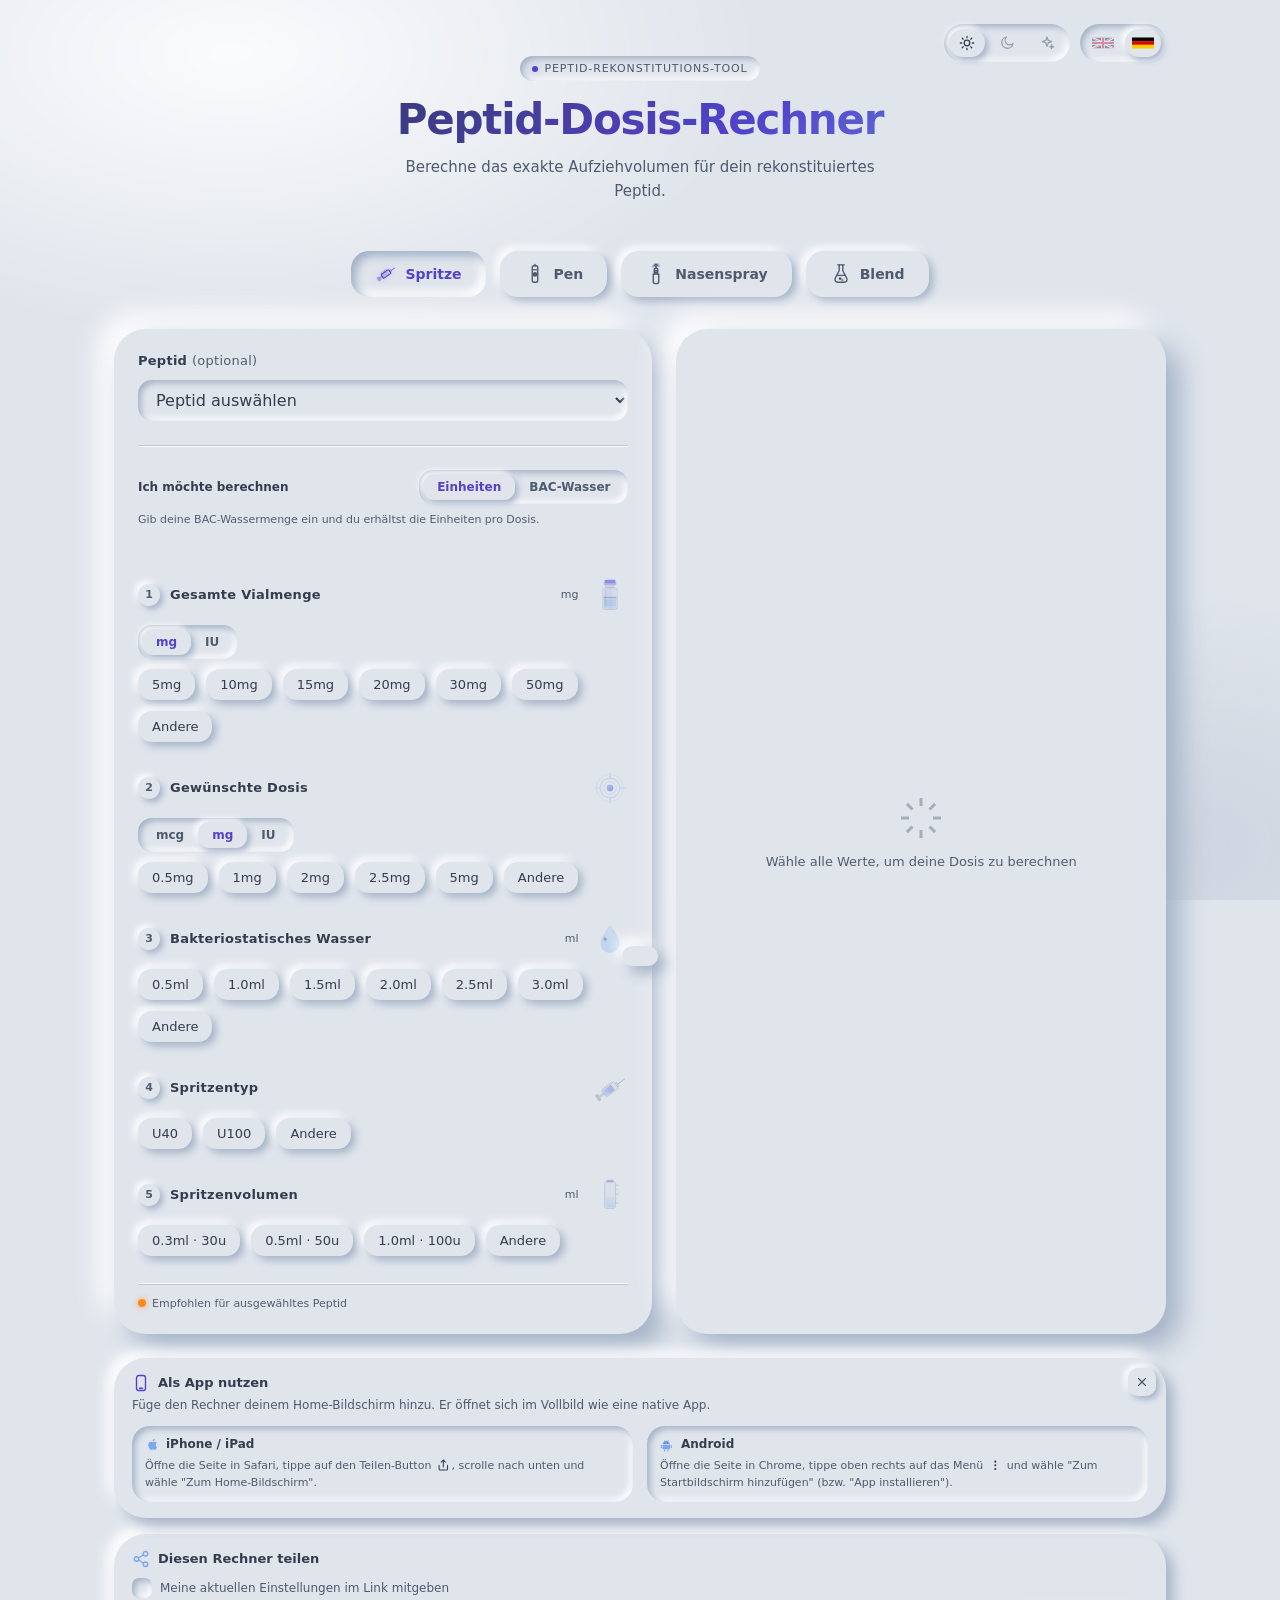
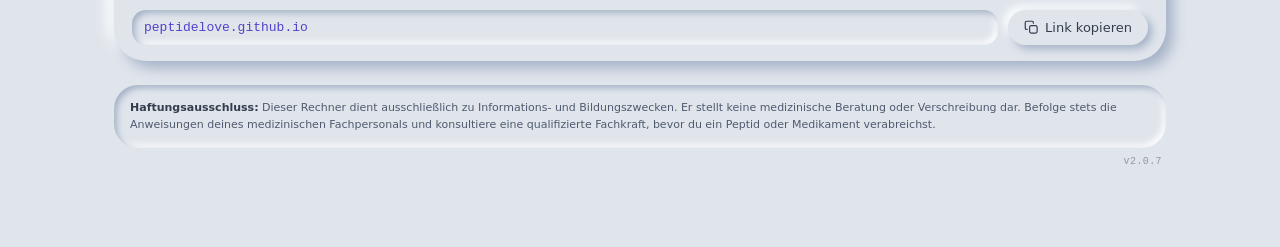
==== commit 80d35724: "feat: v2.0.7: pen dial stops short below 20 units From 20 units up the crown still screws out to the" ====
--- a/index.html
+++ b/index.html
@@ -26,7 +26,7 @@
 <meta name="apple-mobile-web-app-status-bar-style" content="default">
 <meta name="apple-mobile-web-app-title" content="Peptide Calc">
 <link rel="manifest" href="manifest.json">
-<link rel="stylesheet" href="styles.css?v=2.0.6">
+<link rel="stylesheet" href="styles.css?v=2.0.7">
 <script>
   // Pick the theme before first paint. app.js only runs at the end of <body>,
   // and until it did, the page painted in the base (classic) theme and then
@@ -507,18 +507,18 @@
   <div class="disclaimer">
     <strong data-i18n="disclaimerTitle">Disclaimer:</strong> <span data-i18n="disclaimer">This calculator is intended for informational and educational purposes only. It does not constitute medical advice or a prescription. Always follow your healthcare provider's instructions and consult a qualified professional before administering any peptide or medication.</span>
   </div>
-  <a href="https://peptidelove.goatcounter.com" target="_blank" rel="noopener" class="version-tag">v2.0.6</a>
+  <a href="https://peptidelove.goatcounter.com" target="_blank" rel="noopener" class="version-tag">v2.0.7</a>
 </div>
 
 <div class="toast" id="toast"></div>
-<script src="peptides.js?v=2.0.6"></script>
-<script src="app.js?v=2.0.6"></script>
+<script src="peptides.js?v=2.0.7"></script>
+<script src="app.js?v=2.0.7"></script>
 <script>
   // Registered with the release version in the URL, so each deploy installs a
   // fresh worker and discards the previous cache.
   if ('serviceWorker' in navigator) {
     window.addEventListener('load', function() {
-      navigator.serviceWorker.register('sw.js?v=2.0.6').catch(function() {});
+      navigator.serviceWorker.register('sw.js?v=2.0.7').catch(function() {});
     });
   }
 </script>
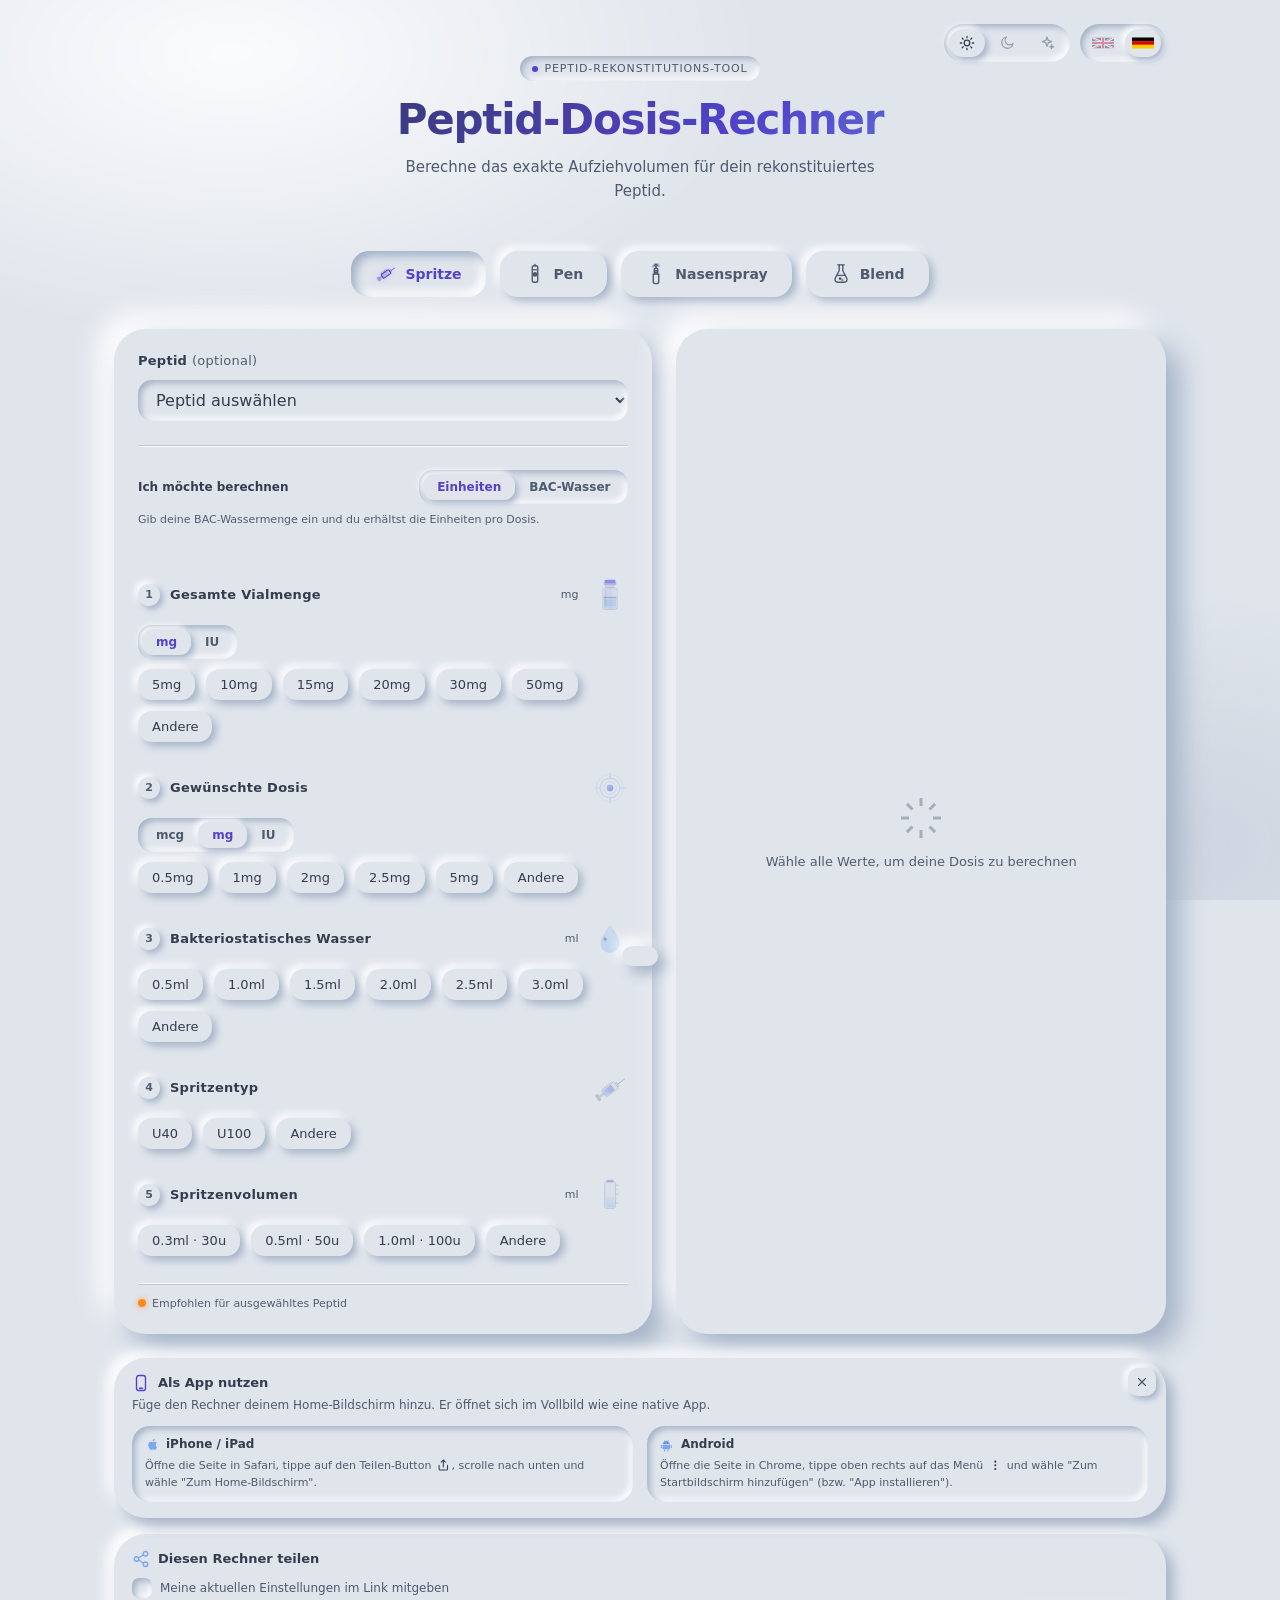
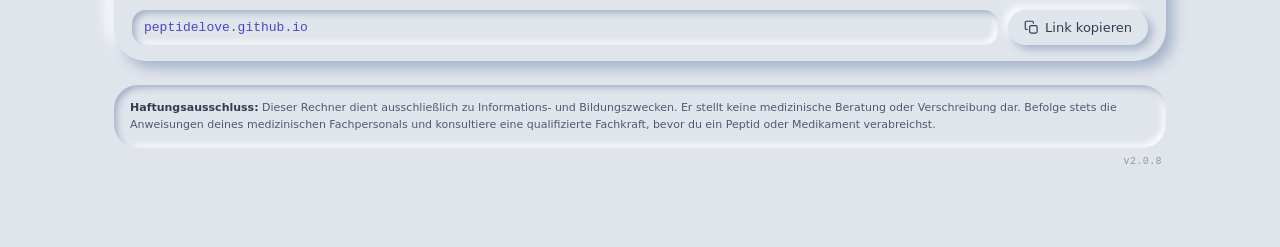
==== commit 32075a1c: "feat: v2.0.8: full offline support and lighter animation repaints The service worker now stores the " ====
--- a/index.html
+++ b/index.html
@@ -26,7 +26,7 @@
 <meta name="apple-mobile-web-app-status-bar-style" content="default">
 <meta name="apple-mobile-web-app-title" content="Peptide Calc">
 <link rel="manifest" href="manifest.json">
-<link rel="stylesheet" href="styles.css?v=2.0.7">
+<link rel="stylesheet" href="styles.css?v=2.0.8">
 <script>
   // Pick the theme before first paint. app.js only runs at the end of <body>,
   // and until it did, the page painted in the base (classic) theme and then
@@ -507,18 +507,18 @@
   <div class="disclaimer">
     <strong data-i18n="disclaimerTitle">Disclaimer:</strong> <span data-i18n="disclaimer">This calculator is intended for informational and educational purposes only. It does not constitute medical advice or a prescription. Always follow your healthcare provider's instructions and consult a qualified professional before administering any peptide or medication.</span>
   </div>
-  <a href="https://peptidelove.goatcounter.com" target="_blank" rel="noopener" class="version-tag">v2.0.7</a>
+  <a href="https://peptidelove.goatcounter.com" target="_blank" rel="noopener" class="version-tag">v2.0.8</a>
 </div>
 
 <div class="toast" id="toast"></div>
-<script src="peptides.js?v=2.0.7"></script>
-<script src="app.js?v=2.0.7"></script>
+<script src="peptides.js?v=2.0.8"></script>
+<script src="app.js?v=2.0.8"></script>
 <script>
   // Registered with the release version in the URL, so each deploy installs a
   // fresh worker and discards the previous cache.
   if ('serviceWorker' in navigator) {
     window.addEventListener('load', function() {
-      navigator.serviceWorker.register('sw.js?v=2.0.7').catch(function() {});
+      navigator.serviceWorker.register('sw.js?v=2.0.8').catch(function() {});
     });
   }
 </script>
--- a/styles.css
+++ b/styles.css
@@ -572,6 +572,14 @@
   /* the drawn syringe ends a few units past the dose, so its height follows
      the drawing: size it by width and let the height come from the viewBox */
   .result-syringe .syringe-stage .syringe-viz { width: 190px; height: auto; }
+
+  /* The animated stages redraw every frame while they play. On their own
+     compositing layer a frame repaints just the stage, not the result card
+     with its blurred glass and shadows around it. */
+  .pen-dial-stage,
+  .syringe-stage,
+  .spray-stage,
+  .blend-stage { will-change: transform; }
 
   /* the syringe is its own replay button */
   .syringe-stage {
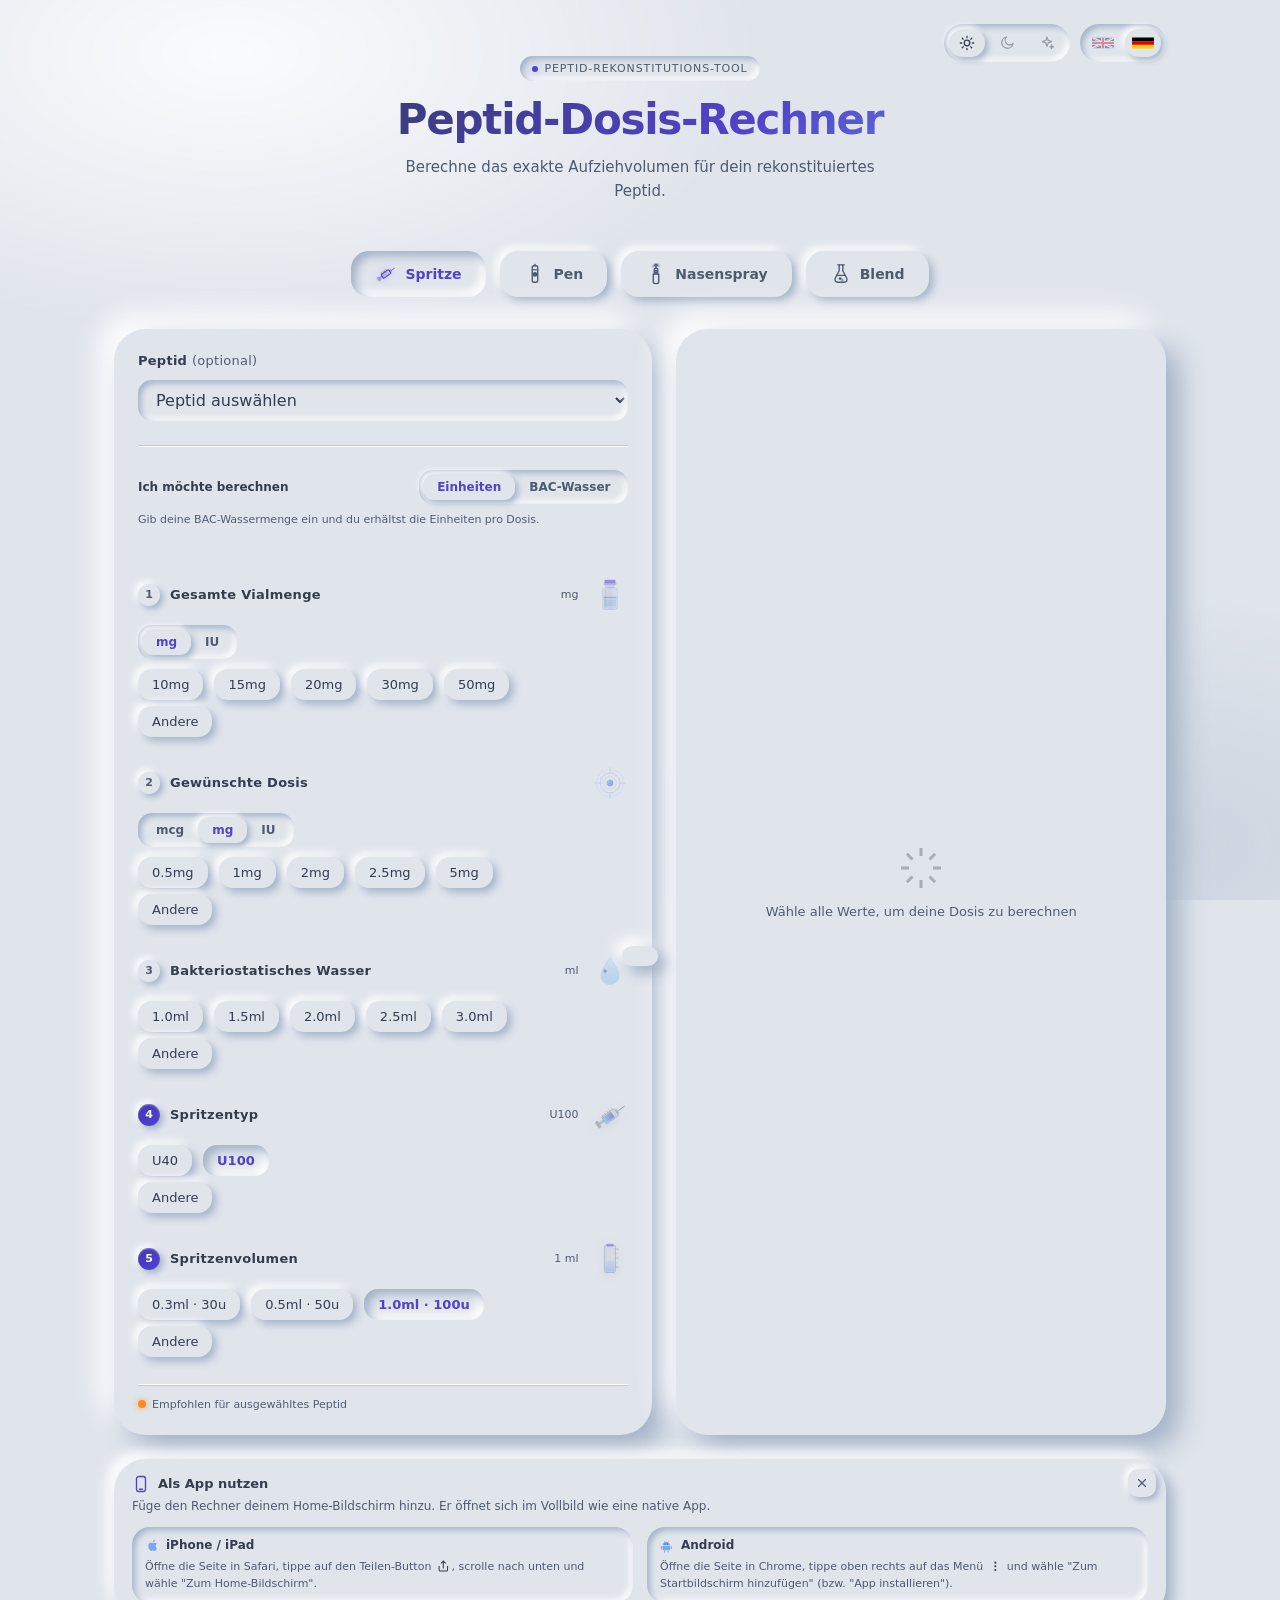
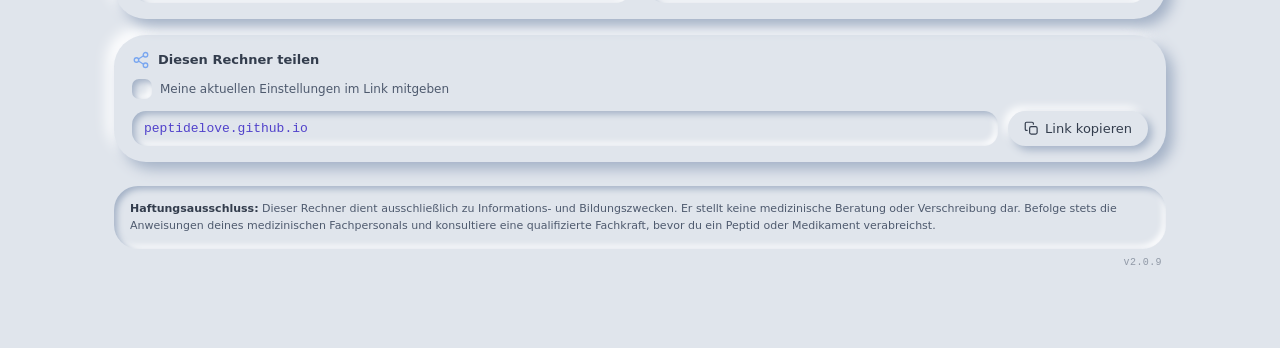
==== commit 5d54af64: "feat: v2.0.9: tidier result spacing, fewer presets, sensible defaults Layout: the pen dial loses its" ====
--- a/index.html
+++ b/index.html
@@ -26,7 +26,7 @@
 <meta name="apple-mobile-web-app-status-bar-style" content="default">
 <meta name="apple-mobile-web-app-title" content="Peptide Calc">
 <link rel="manifest" href="manifest.json">
-<link rel="stylesheet" href="styles.css?v=2.0.8">
+<link rel="stylesheet" href="styles.css?v=2.0.9">
 <script>
   // Pick the theme before first paint. app.js only runs at the end of <body>,
   // and until it did, the page painted in the base (classic) theme and then
@@ -148,13 +148,14 @@
 
   <div class="layout">
     <div class="card form-card">
+      <!-- on the card itself, so it shows in every mode, blend included -->
+      <button class="reset-top" id="reset-top" type="button" hidden>
+        <svg width="13" height="13" viewBox="0 0 24 24" fill="none" stroke="currentColor" stroke-width="2.2" stroke-linecap="round" stroke-linejoin="round" aria-hidden="true"><path d="M3 12a9 9 0 109-9 9.75 9.75 0 00-6.74 2.74L3 8"/><path d="M3 3v5h5"/></svg>
+        <span data-i18n="reset">Reset</span>
+      </button>
       <div class="peptide-row" id="peptide-row">
         <div class="step-header">
           <div class="step-title"><span data-i18n="peptide">Peptide</span> <span style="color:var(--text-faint);font-weight:400" data-i18n="optional">(optional)</span></div>
-          <button class="reset-top" id="reset-top" type="button" hidden>
-            <svg width="13" height="13" viewBox="0 0 24 24" fill="none" stroke="currentColor" stroke-width="2.2" stroke-linecap="round" stroke-linejoin="round" aria-hidden="true"><path d="M3 12a9 9 0 109-9 9.75 9.75 0 00-6.74 2.74L3 8"/><path d="M3 3v5h5"/></svg>
-            <span data-i18n="reset">Reset</span>
-          </button>
         </div>
         <select id="peptide-select"></select>
         <div class="peptide-hint" id="peptide-nasal-hint" data-i18n="nasalOnly" style="display:none">Nasal-use peptides only</div>
@@ -507,18 +508,18 @@
   <div class="disclaimer">
     <strong data-i18n="disclaimerTitle">Disclaimer:</strong> <span data-i18n="disclaimer">This calculator is intended for informational and educational purposes only. It does not constitute medical advice or a prescription. Always follow your healthcare provider's instructions and consult a qualified professional before administering any peptide or medication.</span>
   </div>
-  <a href="https://peptidelove.goatcounter.com" target="_blank" rel="noopener" class="version-tag">v2.0.8</a>
+  <a href="https://peptidelove.goatcounter.com" target="_blank" rel="noopener" class="version-tag">v2.0.9</a>
 </div>
 
 <div class="toast" id="toast"></div>
-<script src="peptides.js?v=2.0.8"></script>
-<script src="app.js?v=2.0.8"></script>
+<script src="peptides.js?v=2.0.9"></script>
+<script src="app.js?v=2.0.9"></script>
 <script>
   // Registered with the release version in the URL, so each deploy installs a
   // fresh worker and discards the previous cache.
   if ('serviceWorker' in navigator) {
     window.addEventListener('load', function() {
-      navigator.serviceWorker.register('sw.js?v=2.0.8').catch(function() {});
+      navigator.serviceWorker.register('sw.js?v=2.0.9').catch(function() {});
     });
   }
 </script>
--- a/styles.css
+++ b/styles.css
@@ -378,6 +378,17 @@
     margin-top: 10px;
   }
 
+  /* Experimental: "Other" on its own row, its entry field right beside it */
+  .other-row {
+    display: flex;
+    align-items: center;
+    gap: 8px;
+    margin-top: 6px;
+  }
+  .other-row .pill { flex-shrink: 0; }
+  /* sized for a realistic entry (a few digits and the unit), not the whole row */
+  .other-row .custom-row { flex: 0 1 132px; min-width: 0; margin-top: 0; }
+
   .input-wrap {
     position: relative;
     flex: 1;
@@ -524,9 +535,14 @@
     flex-direction: column;
   }
 
-  /* Result layout: stats left, syringe right */
+  /* Result layout: stats left, syringe right. It takes only the height it
+     needs, so the tables follow right under it instead of after a gap when
+     the card is stretched to the height of the form beside it. */
   .result-layout {
-    flex: 1;
+    flex: none;
+    /* with the 16px under the last tile or picture and the table's own 4px,
+       24px between the result and whatever follows, in every mode */
+    margin-bottom: 4px;
     display: flex;
     align-items: flex-start;
     gap: 16px;
@@ -558,6 +574,8 @@
 
   .result-syringe {
     flex-shrink: 0;
+    /* the same space as under the last text tile, so both end on one line */
+    margin-bottom: 16px;
     display: flex;
     align-items: flex-start;
   }
@@ -594,8 +612,8 @@
     border-radius: var(--r-md);
   }
 
-  /* the blend vial is its own swirl button, centred beside the text and as
-     wide as its column allows */
+  /* the blend vial is its own swirl button, as wide as its column allows and
+     standing on the bottom line of the text beside it */
   .blend-stage {
     display: block;
     padding: 0;
@@ -606,8 +624,9 @@
     cursor: pointer;
     touch-action: manipulation;
     border-radius: var(--r-md);
-    align-self: center;
-  }
+    align-self: flex-end;
+  }
+  .result-syringe:has(.blend-stage) { align-self: stretch; }
   .result-syringe .blend-stage .syringe-viz { width: 180px; height: auto; }
 
   /* the nasal spray sits in a pressed-in stage like the pen dial, and is its
@@ -698,19 +717,9 @@
   .pen-dial {
     width: 100%;
     max-width: 440px;
-    /* the line under it is gone, so it brings its own space below */
-    margin: 20px auto 20px;
-    display: flex;
-    flex-direction: column;
-    gap: 10px;
-  }
-
-  .pen-dial-label {
-    font-size: 11px;
-    letter-spacing: 0.1em;
-    text-transform: uppercase;
-    color: var(--text-faint);
-    text-align: center;
+    /* no heading; with the space above it adds up to the same 24px gap as
+       below the pen, before the table */
+    margin: 4px auto 20px;
   }
 
   /* the stage is the replay button itself */
@@ -1120,6 +1129,8 @@
 
   /* "How long this lasts" table — two columns, no horizontal scroll needed */
   .freq-table-wrap { margin-top: 4px; margin-bottom: 0; }
+  /* the same 24px between the two tables as between the result and the first one */
+  .blend-table-wrap + .freq-table-wrap { margin-top: 24px; }
 
   /* Longer, descriptive title reads better as a sentence than in caps */
   .freq-table-wrap .bb-title {
@@ -1233,6 +1244,9 @@
   /* inset ring: an outside one would spill past the card's edge */
   .reset-top:focus-visible { outline: 2px solid var(--accent); outline-offset: -3px; }
   .reset-top[hidden] { display: none; }
+  /* the blend step has its own total and icon in the top-right corner; it
+     moves down below the tab whenever the tab is showing */
+  .form-card:has(#reset-top:not([hidden])) #blend-row { padding-top: 28px; }
 
   /* Under the peptide picker in nose-spray mode: why the list is shorter */
   .peptide-hint {
@@ -2230,7 +2244,6 @@
   }
 
   /* the pen dial sits in a pressed-in well */
-  [data-skin="soft"] .pen-dial-label { color: var(--text-dim); }
   [data-skin="soft"] .pen-dial-stage {
     border: none;
     background: var(--bg-0);
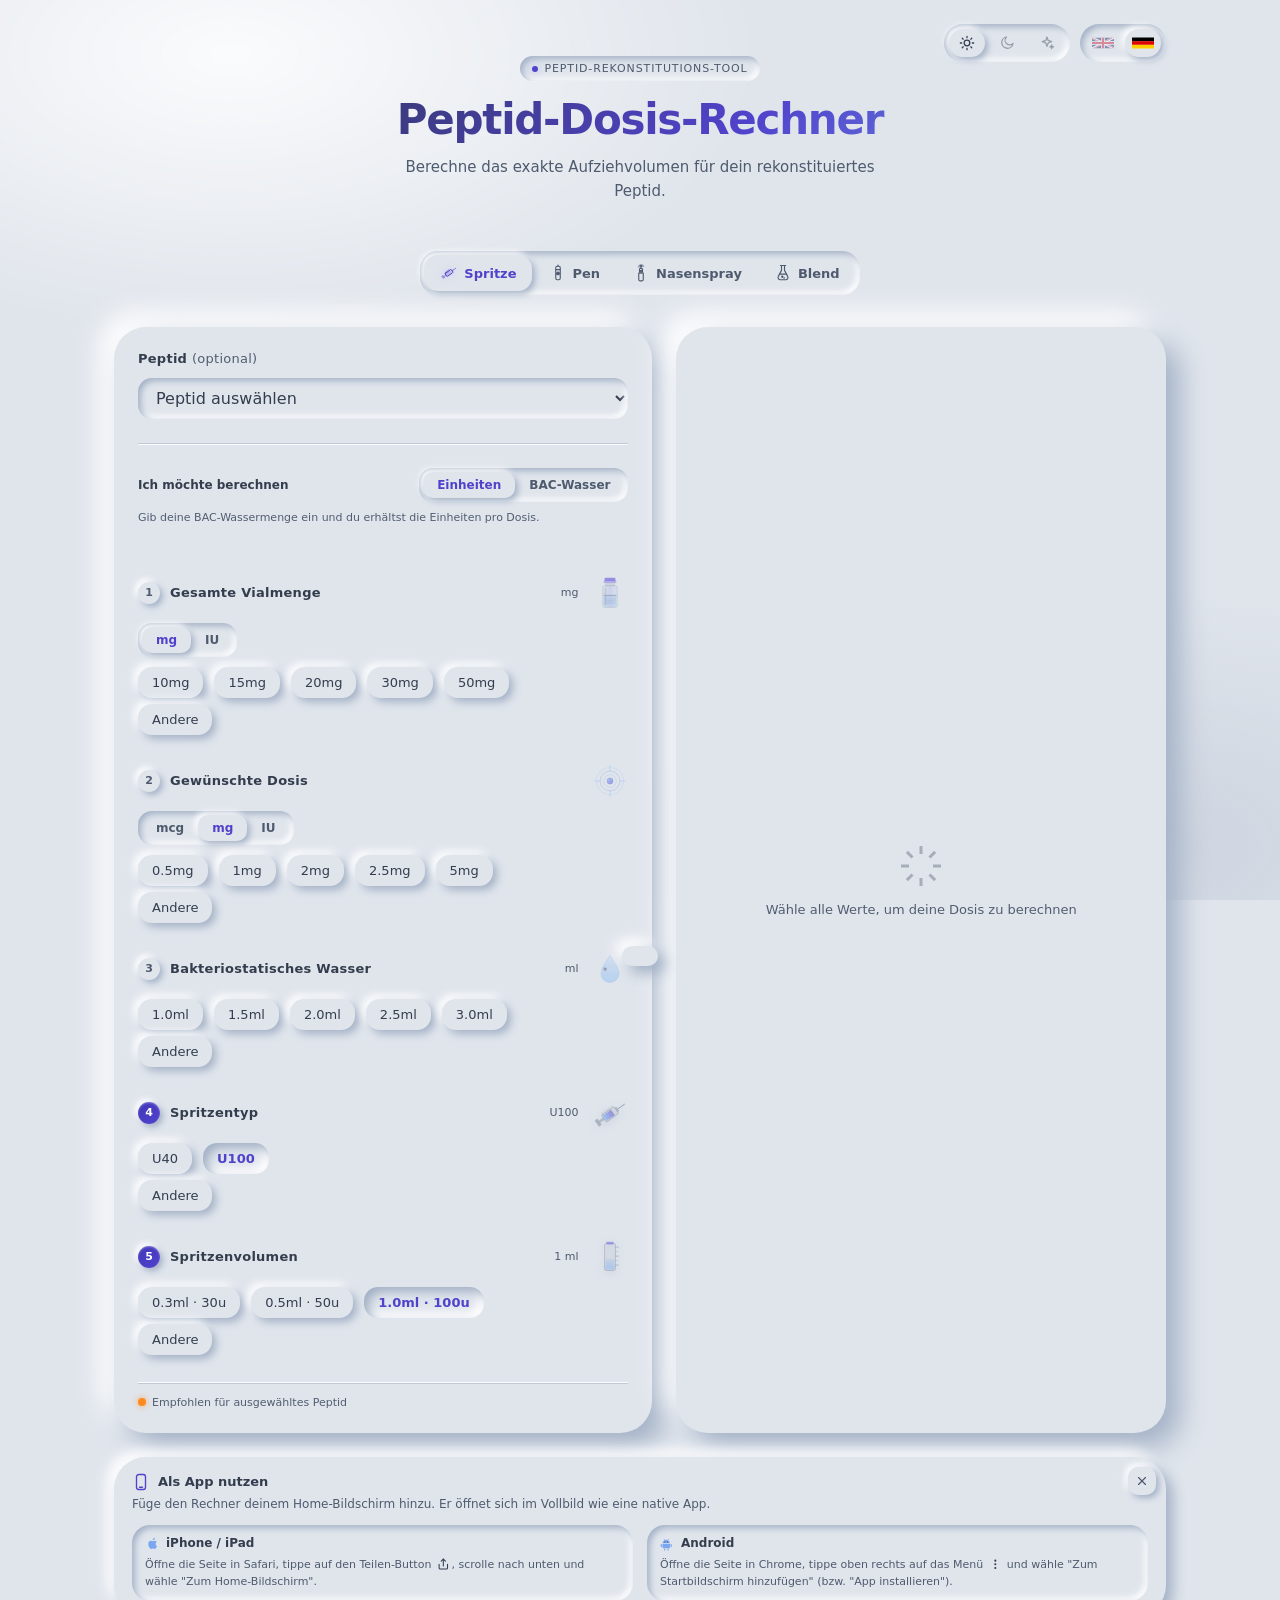
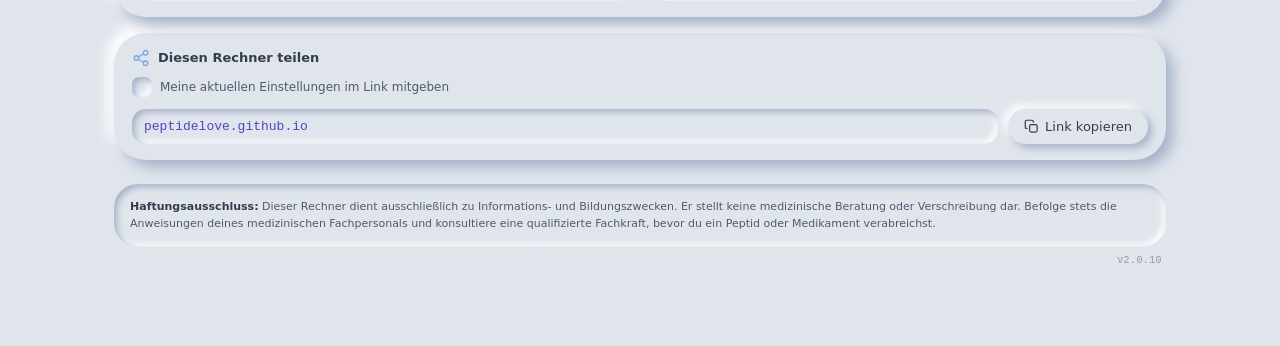
==== commit 3135d218: "feat: v2.0.10: one-row mode switch with a sliding thumb The four modes form one segmented switch on " ====
--- a/index.html
+++ b/index.html
@@ -26,7 +26,7 @@
 <meta name="apple-mobile-web-app-status-bar-style" content="default">
 <meta name="apple-mobile-web-app-title" content="Peptide Calc">
 <link rel="manifest" href="manifest.json">
-<link rel="stylesheet" href="styles.css?v=2.0.9">
+<link rel="stylesheet" href="styles.css?v=2.0.10">
 <script>
   // Pick the theme before first paint. app.js only runs at the end of <body>,
   // and until it did, the page painted in the base (classic) theme and then
@@ -508,18 +508,18 @@
   <div class="disclaimer">
     <strong data-i18n="disclaimerTitle">Disclaimer:</strong> <span data-i18n="disclaimer">This calculator is intended for informational and educational purposes only. It does not constitute medical advice or a prescription. Always follow your healthcare provider's instructions and consult a qualified professional before administering any peptide or medication.</span>
   </div>
-  <a href="https://peptidelove.goatcounter.com" target="_blank" rel="noopener" class="version-tag">v2.0.9</a>
+  <a href="https://peptidelove.goatcounter.com" target="_blank" rel="noopener" class="version-tag">v2.0.10</a>
 </div>
 
 <div class="toast" id="toast"></div>
-<script src="peptides.js?v=2.0.9"></script>
-<script src="app.js?v=2.0.9"></script>
+<script src="peptides.js?v=2.0.10"></script>
+<script src="app.js?v=2.0.10"></script>
 <script>
   // Registered with the release version in the URL, so each deploy installs a
   // fresh worker and discards the previous cache.
   if ('serviceWorker' in navigator) {
     window.addEventListener('load', function() {
-      navigator.serviceWorker.register('sw.js?v=2.0.9').catch(function() {});
+      navigator.serviceWorker.register('sw.js?v=2.0.10').catch(function() {});
     });
   }
 </script>
--- a/styles.css
+++ b/styles.css
@@ -386,7 +386,8 @@
     margin-top: 6px;
   }
   .other-row .pill { flex-shrink: 0; }
-  /* sized for a realistic entry (a few digits and the unit), not the whole row */
+  /* compact: 132px for a few digits and the unit, wider only where the hint
+     text needs it (set in sizeOtherFields) */
   .other-row .custom-row { flex: 0 1 132px; min-width: 0; margin-top: 0; }
 
   .input-wrap {
@@ -948,7 +949,8 @@
     justify-content: center;
     background: var(--surface);
     border: 1px solid var(--border);
-    color: var(--text-faint);
+    /* red from the start: it removes a peptide, like the Reset tab */
+    color: var(--error);
     font-size: 18px;
     line-height: 1;
     cursor: pointer;
@@ -2072,7 +2074,7 @@
     background: var(--bg-0);
     border: none;
     box-shadow: var(--up-xs);
-    color: var(--text-dim);
+    color: var(--error);
   }
 
   [data-skin="soft"] .blend-remove:hover:not(:disabled) { box-shadow: var(--up-sm); color: var(--error); }
@@ -2494,3 +2496,95 @@
       background-clip: text;
     }
   }
+
+  /* ---------------------------------------------- mode switch (one row) -- */
+  /* The four modes form one segmented switch, like Draw units / BAC water:
+     a single track with the active mode raised inside it, all on one row. */
+  :root .mode-toggle {
+    display: flex;
+    flex-wrap: nowrap;
+    gap: 0;
+    width: fit-content;
+    max-width: 100%;
+    margin: 0 auto 32px;
+    padding: 4px;
+    background: var(--surface);
+    border: 1px solid var(--border);
+    border-radius: var(--r-md);
+  }
+  :root .mode-toggle .mode-btn {
+    flex: 1 1 0;
+    justify-content: center;
+    gap: 6px;
+    padding: 9px 16px;
+    font-size: 13px;
+    white-space: nowrap;
+    background: transparent;
+    border: none;
+    box-shadow: none;
+    border-radius: calc(var(--r-md) - 4px);
+  }
+  :root .mode-toggle .mode-btn svg { width: 18px; height: 18px; }
+  :root .mode-toggle .mode-btn:hover { background: transparent; color: var(--text); }
+  :root .mode-toggle .mode-btn.active {
+    background: var(--surface-active);
+    color: var(--accent);
+    box-shadow: none;
+  }
+  [data-skin="soft"] .mode-toggle {
+    background: var(--bg-0);
+    border: none;
+    box-shadow: var(--in-sm);
+    border-radius: 18px;
+    gap: 0;
+  }
+  [data-skin="soft"] .mode-toggle .mode-btn { border-radius: 14px; }
+  [data-skin="soft"] .mode-toggle .mode-btn:hover { box-shadow: none; }
+  [data-skin="soft"] .mode-toggle .mode-btn.active {
+    background: var(--bg-0);
+    box-shadow: var(--up-xs);
+    font-weight: 700;
+  }
+  /* on a phone the icon sits above the label so all four still fit one row */
+  @media (max-width: 560px) {
+    :root .mode-toggle { width: 100%; }
+    :root .mode-toggle .mode-btn {
+      flex-direction: column;
+      gap: 3px;
+      padding: 7px 4px;
+      font-size: 12px;
+    }
+  }
+
+  /* ---------------------------------------- sliding thumb (segmented) -- */
+  /* One raised thumb behind the options slides to the chosen one with an
+     iOS-like ease: quick off the mark, settling softly. The options sit on
+     top of it, and the chosen one only changes its colour. */
+  .has-thumb { position: relative; }
+  .has-thumb > button { position: relative; z-index: 1; }
+  .seg-thumb {
+    position: absolute;
+    top: 0;
+    left: 0;
+    z-index: 0;
+    pointer-events: none;
+    background: var(--surface-active);
+    border-radius: calc(var(--r-sm) - 3px);
+    transition: transform 0.42s cubic-bezier(0.32, 0.72, 0, 1),
+                width 0.42s cubic-bezier(0.32, 0.72, 0, 1),
+                height 0.42s cubic-bezier(0.32, 0.72, 0, 1);
+    will-change: transform;
+  }
+  .mode-toggle > .seg-thumb { border-radius: calc(var(--r-md) - 4px); }
+  [data-skin="soft"] .seg-thumb {
+    background: var(--bg-0);
+    box-shadow: var(--up-xs);
+    border-radius: 10px;
+  }
+  [data-skin="soft"] .mode-toggle > .seg-thumb { border-radius: 14px; }
+  /* the thumb is the highlight now; the chosen option keeps only its colour */
+  :root:root .has-thumb > button.active {
+    background: transparent;
+    box-shadow: none;
+    transition: color 0.25s ease;
+  }
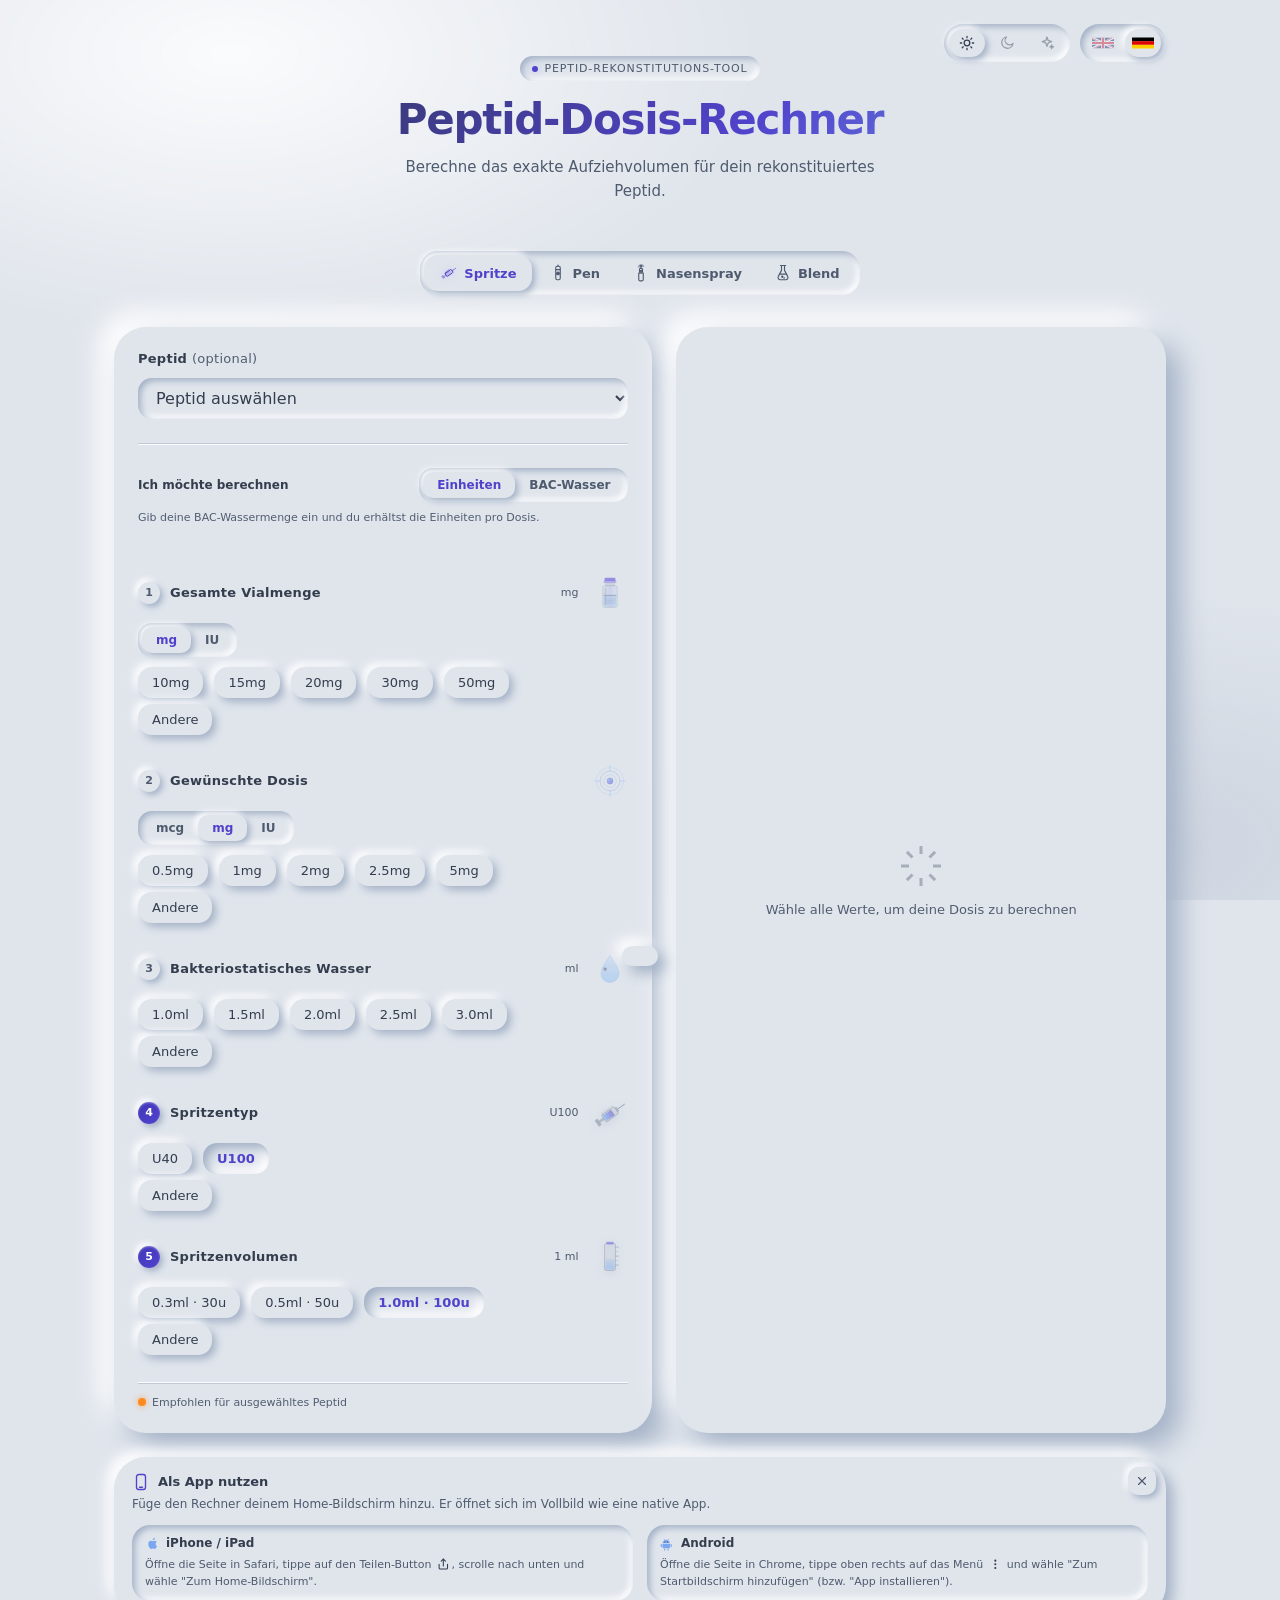
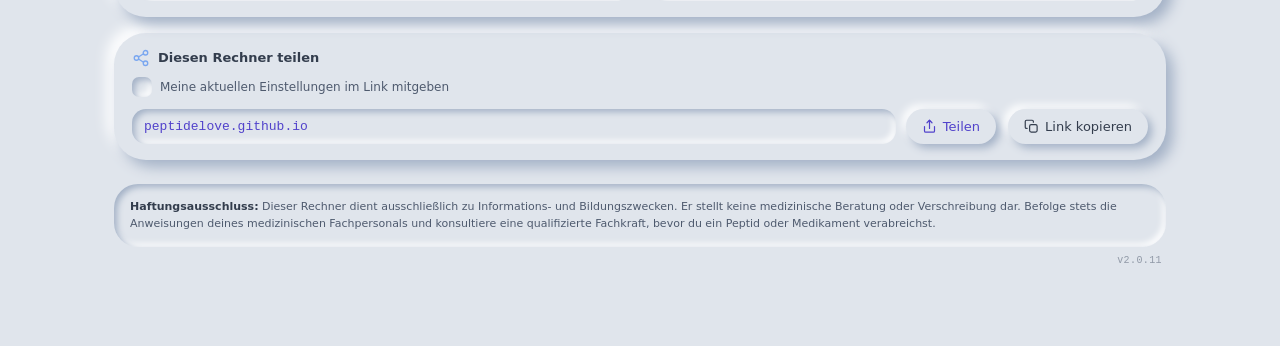
==== commit 83b44c5c: "fix: v2.0.11: Share button everywhere, full link shown with settings The Share button is always show" ====
--- a/index.html
+++ b/index.html
@@ -26,7 +26,7 @@
 <meta name="apple-mobile-web-app-status-bar-style" content="default">
 <meta name="apple-mobile-web-app-title" content="Peptide Calc">
 <link rel="manifest" href="manifest.json">
-<link rel="stylesheet" href="styles.css?v=2.0.10">
+<link rel="stylesheet" href="styles.css?v=2.0.11">
 <script>
   // Pick the theme before first paint. app.js only runs at the end of <body>,
   // and until it did, the page painted in the base (classic) theme and then
@@ -493,7 +493,7 @@
     <div class="share-row">
       <a class="share-url" id="share-url" href="https://peptidelove.github.io/">peptidelove.github.io</a>
       <div class="share-actions">
-        <button class="btn primary" id="share-btn" type="button" hidden>
+        <button class="btn primary" id="share-btn" type="button">
           <svg width="15" height="15" viewBox="0 0 24 24" fill="none" stroke="currentColor" stroke-width="1.9" stroke-linecap="round" stroke-linejoin="round"><path d="M4 12v7a2 2 0 002 2h12a2 2 0 002-2v-7"/><polyline points="16 6 12 2 8 6"/><line x1="12" y1="2" x2="12" y2="15"/></svg>
           <span data-i18n="shareAction">Share</span>
         </button>
@@ -508,18 +508,18 @@
   <div class="disclaimer">
     <strong data-i18n="disclaimerTitle">Disclaimer:</strong> <span data-i18n="disclaimer">This calculator is intended for informational and educational purposes only. It does not constitute medical advice or a prescription. Always follow your healthcare provider's instructions and consult a qualified professional before administering any peptide or medication.</span>
   </div>
-  <a href="https://peptidelove.goatcounter.com" target="_blank" rel="noopener" class="version-tag">v2.0.10</a>
+  <a href="https://peptidelove.goatcounter.com" target="_blank" rel="noopener" class="version-tag">v2.0.11</a>
 </div>
 
 <div class="toast" id="toast"></div>
-<script src="peptides.js?v=2.0.10"></script>
-<script src="app.js?v=2.0.10"></script>
+<script src="peptides.js?v=2.0.11"></script>
+<script src="app.js?v=2.0.11"></script>
 <script>
   // Registered with the release version in the URL, so each deploy installs a
   // fresh worker and discards the previous cache.
   if ('serviceWorker' in navigator) {
     window.addEventListener('load', function() {
-      navigator.serviceWorker.register('sw.js?v=2.0.10').catch(function() {});
+      navigator.serviceWorker.register('sw.js?v=2.0.11').catch(function() {});
     });
   }
 </script>
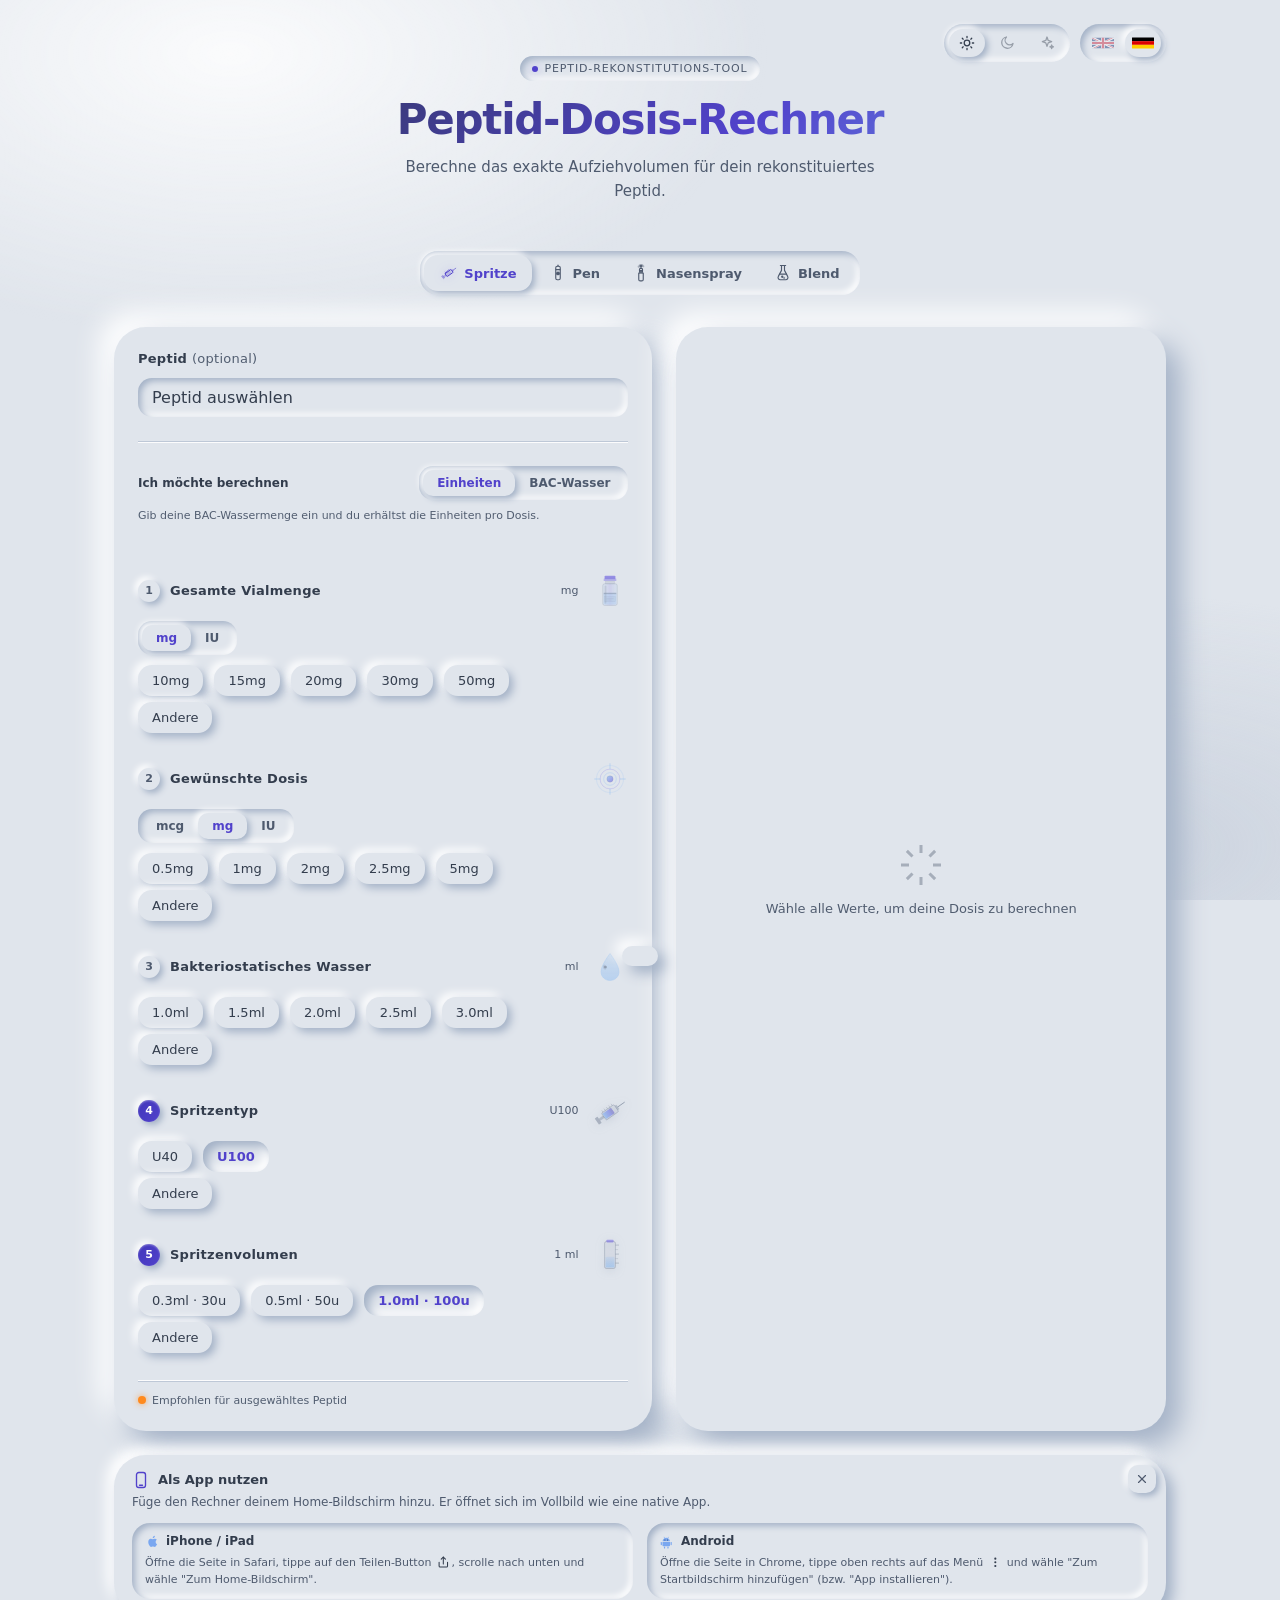
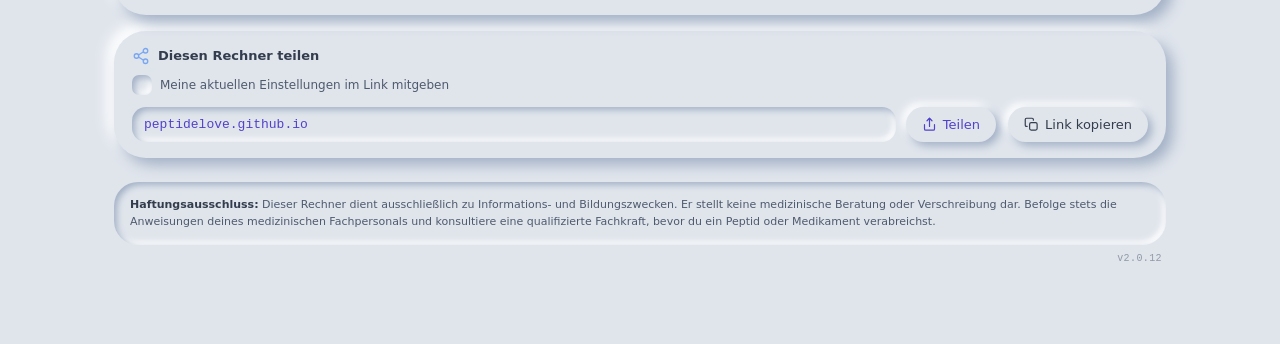
==== commit 2ca216a8: "fix: v2.0.12: classic layout matches, capped syringe, nasal notice Classic now uses the soft themes'" ====
--- a/index.html
+++ b/index.html
@@ -26,7 +26,7 @@
 <meta name="apple-mobile-web-app-status-bar-style" content="default">
 <meta name="apple-mobile-web-app-title" content="Peptide Calc">
 <link rel="manifest" href="manifest.json">
-<link rel="stylesheet" href="styles.css?v=2.0.11">
+<link rel="stylesheet" href="styles.css?v=2.0.12">
 <script>
   // Pick the theme before first paint. app.js only runs at the end of <body>,
   // and until it did, the page painted in the base (classic) theme and then
@@ -481,23 +481,23 @@
     </div>
   </div>
 
-  <div class="share-box" id="share-box">
-    <div class="share-title">
+  <div class="link-card" id="link-card">
+    <div class="link-title">
       <svg width="18" height="18" viewBox="0 0 24 24" fill="none" stroke="currentColor" stroke-width="1.8" stroke-linecap="round" stroke-linejoin="round"><circle cx="18" cy="5" r="3"/><circle cx="6" cy="12" r="3"/><circle cx="18" cy="19" r="3"/><line x1="8.6" y1="10.6" x2="15.4" y2="6.4"/><line x1="8.6" y1="13.4" x2="15.4" y2="17.6"/></svg>
       <span data-i18n="shareTitle">Share this calculator</span>
     </div>
-    <label class="share-toggle">
-      <input type="checkbox" id="share-settings">
+    <label class="link-toggle">
+      <input type="checkbox" id="link-settings">
       <span data-i18n="shareWithSettings">Include my current settings in the link</span>
     </label>
-    <div class="share-row">
-      <a class="share-url" id="share-url" href="https://peptidelove.github.io/">peptidelove.github.io</a>
-      <div class="share-actions">
-        <button class="btn primary" id="share-btn" type="button">
+    <div class="link-row">
+      <a class="link-url" id="link-url" href="https://peptidelove.github.io/">peptidelove.github.io</a>
+      <div class="link-actions">
+        <button class="btn primary" id="link-send" type="button">
           <svg width="15" height="15" viewBox="0 0 24 24" fill="none" stroke="currentColor" stroke-width="1.9" stroke-linecap="round" stroke-linejoin="round"><path d="M4 12v7a2 2 0 002 2h12a2 2 0 002-2v-7"/><polyline points="16 6 12 2 8 6"/><line x1="12" y1="2" x2="12" y2="15"/></svg>
           <span data-i18n="shareAction">Share</span>
         </button>
-        <button class="btn" id="share-copy" type="button">
+        <button class="btn" id="link-copy" type="button">
           <svg width="15" height="15" viewBox="0 0 24 24" fill="none" stroke="currentColor" stroke-width="1.9" stroke-linecap="round" stroke-linejoin="round"><rect x="9" y="9" width="12" height="12" rx="2.5"/><path d="M5 15H4a2 2 0 01-2-2V4a2 2 0 012-2h9a2 2 0 012 2v1"/></svg>
           <span data-i18n="shareCopy">Copy link</span>
         </button>
@@ -508,18 +508,18 @@
   <div class="disclaimer">
     <strong data-i18n="disclaimerTitle">Disclaimer:</strong> <span data-i18n="disclaimer">This calculator is intended for informational and educational purposes only. It does not constitute medical advice or a prescription. Always follow your healthcare provider's instructions and consult a qualified professional before administering any peptide or medication.</span>
   </div>
-  <a href="https://peptidelove.goatcounter.com" target="_blank" rel="noopener" class="version-tag">v2.0.11</a>
+  <a href="https://peptidelove.goatcounter.com" target="_blank" rel="noopener" class="version-tag">v2.0.12</a>
 </div>
 
 <div class="toast" id="toast"></div>
-<script src="peptides.js?v=2.0.11"></script>
-<script src="app.js?v=2.0.11"></script>
+<script src="peptides.js?v=2.0.12"></script>
+<script src="app.js?v=2.0.12"></script>
 <script>
   // Registered with the release version in the URL, so each deploy installs a
   // fresh worker and discards the previous cache.
   if ('serviceWorker' in navigator) {
     window.addEventListener('load', function() {
-      navigator.serviceWorker.register('sw.js?v=2.0.11').catch(function() {});
+      navigator.serviceWorker.register('sw.js?v=2.0.12').catch(function() {});
     });
   }
 </script>
--- a/styles.css
+++ b/styles.css
@@ -414,6 +414,10 @@
   }
 
   select {
+    /* the drawn arrow is the only one: without this Safari and Chrome add their
+       own native arrow next to it in the classic theme */
+    -webkit-appearance: none;
+    appearance: none;
     background-image: url("data:image/svg+xml;utf8,<svg xmlns='http://www.w3.org/2000/svg' width='12' height='12' viewBox='0 0 12 12'><path fill='%238b95ad' d='M6 8L2 4h8z'/></svg>");
     background-repeat: no-repeat;
     background-position: right 14px center;
@@ -1408,15 +1412,17 @@
   }
 
   /* Share block. Stays visible in standalone mode, where the installed app
-     has no address bar for the user to read or copy the URL from. */
-  .share-box {
+     has no address bar for the user to read or copy the URL from. Its class
+     names avoid the word "share": ad and social blockers (common in Safari)
+     hide anything called share-box or share-btn. */
+  .link-card {
     margin-top: 16px;
     padding: 16px 18px;
     background: linear-gradient(135deg, rgba(167, 139, 250, 0.05), rgba(34, 211, 238, 0.05));
     border: 1px solid var(--border);
   }
 
-  .share-title {
+  .link-title {
     display: flex;
     align-items: center;
     gap: 8px;
@@ -1425,9 +1431,9 @@
     color: var(--text);
     margin-bottom: 10px;
   }
-  .share-title svg { color: var(--accent-2); flex-shrink: 0; }
-
-  .share-toggle {
+  .link-title svg { color: var(--accent-2); flex-shrink: 0; }
+
+  .link-toggle {
     display: flex;
     align-items: center;
     gap: 8px;
@@ -1437,7 +1443,7 @@
     cursor: pointer;
     user-select: none;
   }
-  .share-toggle input {
+  .link-toggle input {
     width: 15px;
     height: 15px;
     accent-color: var(--accent);
@@ -1445,15 +1451,15 @@
     flex-shrink: 0;
     margin: 0;
   }
-  .share-toggle:hover { color: var(--text); }
-
-  .share-row {
+  .link-toggle:hover { color: var(--text); }
+
+  .link-row {
     display: flex;
     align-items: center;
     gap: 10px;
   }
 
-  .share-url {
+  .link-url {
     flex: 1;
     min-width: 0;
     padding: 10px 12px;
@@ -1468,21 +1474,21 @@
     -webkit-user-select: all;
     user-select: all;
   }
-  .share-url:hover { border-color: var(--border-hover); }
-
-  .share-actions {
+  .link-url:hover { border-color: var(--border-hover); }
+
+  .link-actions {
     display: flex;
     gap: 8px;
     flex-shrink: 0;
   }
-  .share-actions .btn { flex: 0 0 auto; }
+  .link-actions .btn { flex: 0 0 auto; }
   /* .btn sets display:flex, which would otherwise beat the UA [hidden] rule */
-  .share-actions .btn[hidden] { display: none; }
-  .share-actions .btn svg { flex-shrink: 0; }
+  .link-actions .btn[hidden] { display: none; }
+  .link-actions .btn svg { flex-shrink: 0; }
 
   @media (max-width: 560px) {
-    .share-row { flex-direction: column; align-items: stretch; }
-    .share-actions .btn { flex: 1; }
+    .link-row { flex-direction: column; align-items: stretch; }
+    .link-actions .btn { flex: 1; }
   }
 
   .toast {
@@ -2132,7 +2138,7 @@
 
   /* ------------------------------------------------------ a2hs + sharing --- */
   [data-skin="soft"] .a2hs,
-  [data-skin="soft"] .share-box {
+  [data-skin="soft"] .link-card {
     background: var(--bg-0);
     border: none;
     box-shadow: var(--up);
@@ -2147,7 +2153,7 @@
   [data-skin="soft"] .a2hs-close:hover { background: var(--bg-0); box-shadow: var(--up-sm); color: var(--text); }
 
   [data-skin="soft"] .a2hs-title,
-  [data-skin="soft"] .share-title { color: var(--text); }
+  [data-skin="soft"] .link-title { color: var(--text); }
 
   [data-skin="soft"] .a2hs-sub { color: var(--text-dim); }
 
@@ -2163,20 +2169,20 @@
   [data-skin="soft"] .a2hs-steps .ico { color: var(--text); }
 
 
-  [data-skin="soft"] .share-toggle { color: var(--text-dim); }
-
-  [data-skin="soft"] .share-toggle:hover { color: var(--text); }
-
-  [data-skin="soft"] .share-toggle input { accent-color: var(--accent); }
-
-  [data-skin="soft"] .share-url {
+  [data-skin="soft"] .link-toggle { color: var(--text-dim); }
+
+  [data-skin="soft"] .link-toggle:hover { color: var(--text); }
+
+  [data-skin="soft"] .link-toggle input { accent-color: var(--accent); }
+
+  [data-skin="soft"] .link-url {
     background: var(--bg-0);
     border: none;
     box-shadow: var(--in-sm);
     color: var(--accent);
   }
 
-  [data-skin="soft"] .share-url:hover { box-shadow: var(--in); }
+  [data-skin="soft"] .link-url:hover { box-shadow: var(--in); }
 
 
   /* ---------------------------------------------------------------- toast -- */
@@ -2259,7 +2265,7 @@
      keeps its own colours and borders; only the corners are shared. */
   :root .card { border-radius: var(--r-xl); }
   :root .a2hs,
-  :root .share-box { border-radius: var(--r-xl); }
+  :root .link-card { border-radius: var(--r-xl); }
   :root .stat,
   :root .blend-breakdown,
   :root .blend-table-wrap,
@@ -2271,7 +2277,7 @@
   :root .a2hs-item { border-radius: var(--r-md); }
   :root .pill,
   :root .blend-anchor-pill,
-  :root .share-url,
+  :root .link-url,
   :root .unit-toggle-group,
   :root .blend-unit-toggle,
   :root select,
@@ -2287,7 +2293,7 @@
      inside each other's blur and the row turns into one muddy ridge. */
   [data-skin="soft"] .pills { gap: 11px; }
   [data-skin="soft"] .mode-toggle { gap: 14px; }
-  [data-skin="soft"] .share-actions { gap: 12px; }
+  [data-skin="soft"] .link-actions { gap: 12px; }
   [data-skin="soft"] .stats-grid { gap: 16px; }
   [data-skin="soft"] .a2hs-grid { gap: 14px; }
   [data-skin="soft"] .blend-anchor { gap: 10px; }
@@ -2312,7 +2318,7 @@
   [data-skin="soft"] .blend-table td { border-bottom-color: rgba(163,177,198,.28); }
 
   /* The one native control left unstyled */
-  [data-skin="soft"] .share-toggle input {
+  [data-skin="soft"] .link-toggle input {
     appearance: none;
     -webkit-appearance: none;
     width: 20px;
@@ -2322,10 +2328,10 @@
     box-shadow: var(--in-sm);
     position: relative;
   }
-  [data-skin="soft"] .share-toggle input:checked {
+  [data-skin="soft"] .link-toggle input:checked {
     box-shadow: var(--up-xs);
   }
-  [data-skin="soft"] .share-toggle input:checked::after {
+  [data-skin="soft"] .link-toggle input:checked::after {
     content: '';
     position: absolute;
     left: 6px;
@@ -2588,3 +2594,107 @@
     box-shadow: none;
     transition: color 0.25s ease;
   }
+
+  /* ------------------------------------------- classic: shared geometry -- */
+  /* Generated from the soft themes' spacing, sizes and corners, so switching
+     theme changes colours only and the layout stays put. Classic keeps its
+     own colours, glow and borders. */
+  [data-theme="dark"] .lang-switcher,
+  [data-theme="dark"] .theme-switch { padding: 5px; }
+  [data-theme="dark"] .lang-btn svg { border-radius: 3px; }
+  [data-theme="dark"] .pill.recommended::after { top: calc(var(--r-sm) * 0.2929 - 4px); right: calc(var(--r-sm) * 0.2929 - 4px); }
+  [data-theme="dark"] .unit-toggle-group,
+  [data-theme="dark"] .blend-unit-toggle,
+  [data-theme="dark"] .solve-row .unit-toggle-group { border-radius: 14px; padding: 4px; }
+  [data-theme="dark"] select,
+  [data-theme="dark"] input[type="text"],
+  [data-theme="dark"] input[type="number"],
+  [data-theme="dark"] .input-wrap,
+  [data-theme="dark"] .custom-row input,
+  [data-theme="dark"] .blend-name,
+  [data-theme="dark"] .blend-amount { border-radius: 14px; }
+  [data-theme="dark"] .form-card { --corner-r: var(--r-xl); }
+  [data-theme="dark"] .alert svg { padding: 7px; border-radius: 11px; }
+  [data-theme="dark"] .blend-table-scroll { padding: 10px 12px; margin: -10px -12px; }
+  [data-theme="dark"] .blend-table th { padding-bottom: 11px; }
+  [data-theme="dark"] .blend-table tr.near { border-radius: 11px; }
+  [data-theme="dark"] .blend-table tr.near td { font-weight: 600; padding-top: 9px; padding-bottom: 9px; }
+  [data-theme="dark"] .blend-table tr.near td:first-child { border-radius: 11px 0 0 11px; }
+  [data-theme="dark"] .blend-table tr.near td:last-child { border-radius: 0 11px 11px 0; }
+  [data-theme="dark"] .blend-table tr.near td:first-child::before { left: 4px; top: 50%; width: 3px; height: 56%; border-radius: 2px; }
+  [data-theme="dark"] .blend-add-btn { border-radius: 14px; }
+  [data-theme="dark"] .freq-table td:last-child { font-weight: 600; }
+  [data-theme="dark"] .pill.active,
+  [data-theme="dark"] .unit-toggle-btn.active,
+  [data-theme="dark"] .blend-anchor-pill.active { font-weight: 700; }
+  [data-theme="dark"] .pills { gap: 11px; }
+  [data-theme="dark"] .mode-toggle { gap: 14px; }
+  [data-theme="dark"] .link-actions { gap: 12px; }
+  [data-theme="dark"] .stats-grid { gap: 16px; }
+  [data-theme="dark"] .a2hs-grid { gap: 14px; }
+  [data-theme="dark"] .blend-anchor { gap: 10px; }
+  [data-theme="dark"] .mode-toggle { border-radius: 18px; gap: 0; }
+  [data-theme="dark"] .mode-toggle .mode-btn { border-radius: 14px; }
+  [data-theme="dark"] .mode-toggle .mode-btn.active { font-weight: 700; }
+  [data-theme="dark"] .seg-thumb { border-radius: 10px; }
+  [data-theme="dark"] .mode-toggle > .seg-thumb { border-radius: 14px; }
+
+  /* Classic draws its 1px lines as inset outlines instead of borders: they look
+     the same but take no space, so classic lays out exactly like the soft themes. */
+  [data-theme="dark"] .lang-switcher,
+  [data-theme="dark"] .theme-switch { border-width: 0; outline: 1px solid var(--border); outline-offset: -1px; }
+  [data-theme="dark"] .mode-btn { border-width: 0; outline: 1px solid var(--border); outline-offset: -1px; }
+  [data-theme="dark"] .mode-btn:hover { outline-color: var(--border-hover); }
+  [data-theme="dark"] .mode-btn.active { outline-color: var(--border-active); }
+  [data-theme="dark"] .header .badge { border-width: 0; outline: 1px solid var(--border); outline-offset: -1px; }
+  [data-theme="dark"] .card { border-width: 0; outline: 1px solid var(--border); outline-offset: -1px; }
+  [data-theme="dark"] .step-num { border-width: 0; outline: 1px solid var(--border); outline-offset: -1px; }
+  [data-theme="dark"] .step.complete .step-num { outline-color: transparent; }
+  [data-theme="dark"] .pill { border-width: 0; outline: 1px solid var(--border); outline-offset: -1px; }
+  [data-theme="dark"] .pill:hover { outline-color: var(--border-hover); }
+  [data-theme="dark"] .pill.active { outline-color: var(--border-active); }
+  [data-theme="dark"] .pill.recommended { outline-color: rgba(167, 139, 250, 0.4); }
+  [data-theme="dark"] .pill.recommended.active { outline-color: var(--border-active); }
+  [data-theme="dark"] input[type="text"],
+  [data-theme="dark"] select { border-width: 0; outline: 1px solid var(--border); outline-offset: -1px; }
+  [data-theme="dark"] input[type="text"]:focus,
+  [data-theme="dark"] select:focus { outline-color: var(--border-active); }
+  [data-theme="dark"] .unit-toggle-group { border-width: 0; outline: 1px solid var(--border); outline-offset: -1px; }
+  [data-theme="dark"] .unit-toggle-btn { outline: none; }
+  [data-theme="dark"] .spray-stage { border-width: 0; outline: 1px solid var(--border); outline-offset: -1px; }
+  [data-theme="dark"] .pen-dial-stage { border-width: 0; outline: 1px solid var(--border); outline-offset: -1px; }
+  [data-theme="dark"] .stat { border-width: 0; outline: 1px solid var(--border); outline-offset: -1px; }
+  [data-theme="dark"] .btn { border-width: 0; outline: 1px solid var(--border); outline-offset: -1px; }
+  [data-theme="dark"] .btn:hover { outline-color: var(--border-hover); }
+  [data-theme="dark"] .btn.primary { outline-color: rgba(34, 211, 238, 0.3); }
+  [data-theme="dark"] .blend-remove { border-width: 0; outline: 1px solid var(--border); outline-offset: -1px; }
+  [data-theme="dark"] .blend-remove:hover:not(:disabled) { outline-color: rgba(248, 113, 113, 0.5); }
+  [data-theme="dark"] .blend-add-btn { outline-color: rgba(34, 211, 238, 0.3); }
+  [data-theme="dark"] .blend-breakdown { border-width: 0; outline: 1px solid var(--border); outline-offset: -1px; }
+  [data-theme="dark"] .btn.danger { outline-color: rgba(248, 113, 113, 0.45); }
+  [data-theme="dark"] .btn.danger:hover { outline-color: rgba(248, 113, 113, 0.7); }
+  [data-theme="dark"] .alert.warn { border-width: 0; outline: 1px solid rgba(251, 146, 60, 0.2); outline-offset: -1px; }
+  [data-theme="dark"] .alert.error { border-width: 0; outline: 1px solid rgba(248, 113, 113, 0.2); outline-offset: -1px; }
+  [data-theme="dark"] .a2hs { border-width: 0; outline: 1px solid var(--border); outline-offset: -1px; }
+  [data-theme="dark"] .a2hs-item { border-width: 0; outline: 1px solid var(--border); outline-offset: -1px; }
+  [data-theme="dark"] .disclaimer { border-width: 0; outline: 1px solid var(--border); outline-offset: -1px; }
+  [data-theme="dark"] .link-card { border-width: 0; outline: 1px solid var(--border); outline-offset: -1px; }
+  [data-theme="dark"] .link-url { border-width: 0; outline: 1px solid var(--border); outline-offset: -1px; }
+  [data-theme="dark"] .link-url:hover { outline-color: var(--border-hover); }
+  [data-theme="dark"] .toast { border-width: 0; outline: 1px solid var(--border-active); outline-offset: -1px; }
+  /* the mode switch is one outlined track; its tabs inside carry no line */
+  [data-theme="dark"] .mode-toggle { border-width: 0; outline: 1px solid var(--border); outline-offset: -1px; }
+  [data-theme="dark"] .mode-toggle .mode-btn { outline: none; }
+  /* keyboard focus keeps its ring on top of the inset lines */
+  [data-theme="dark"] .pill:focus-visible,
+  [data-theme="dark"] .mode-btn:focus-visible,
+  [data-theme="dark"] .unit-toggle-btn:focus-visible,
+  [data-theme="dark"] .btn:focus-visible,
+  [data-theme="dark"] .pen-dial-stage:focus-visible,
+  [data-theme="dark"] .spray-stage:focus-visible,
+  [data-theme="dark"] select:focus-visible {
+    outline: 2px solid var(--accent);
+    outline-offset: 2px;
+  }
+  /* the native checkbox at the soft themes' 20px, so the link card keeps its height */
+  [data-theme="dark"] .link-toggle input { width: 20px; height: 20px; margin: 0; }
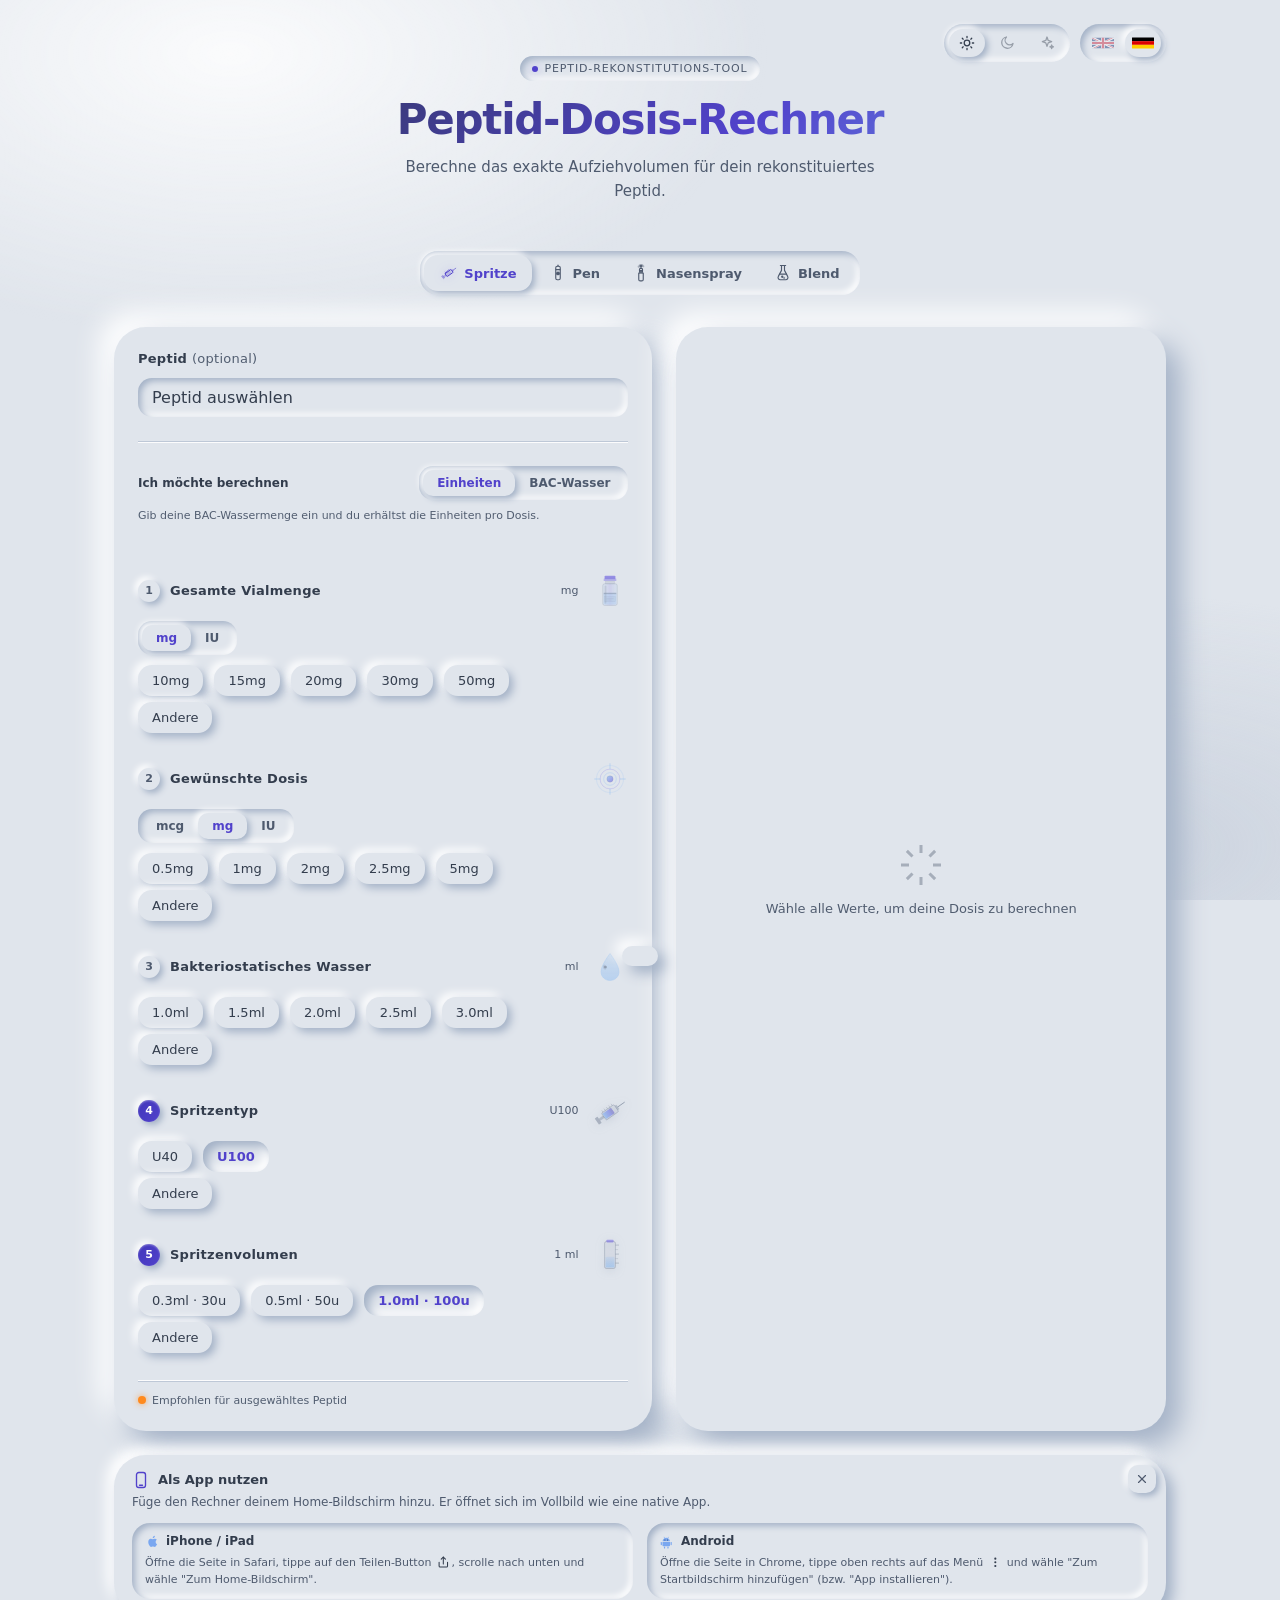
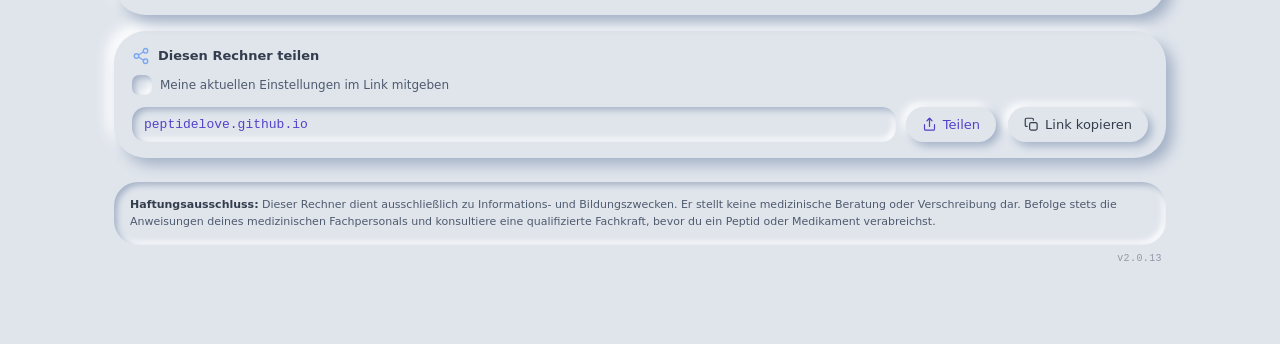
==== commit e59e1dde: "feat: v2.0.13: runs from the device and updates itself, audit fixes Offline first: pages are now ser" ====
--- a/index.html
+++ b/index.html
@@ -26,7 +26,7 @@
 <meta name="apple-mobile-web-app-status-bar-style" content="default">
 <meta name="apple-mobile-web-app-title" content="Peptide Calc">
 <link rel="manifest" href="manifest.json">
-<link rel="stylesheet" href="styles.css?v=2.0.12">
+<link rel="stylesheet" href="styles.css?v=2.0.13">
 <script>
   // Pick the theme before first paint. app.js only runs at the end of <body>,
   // and until it did, the page painted in the base (classic) theme and then
@@ -508,19 +508,70 @@
   <div class="disclaimer">
     <strong data-i18n="disclaimerTitle">Disclaimer:</strong> <span data-i18n="disclaimer">This calculator is intended for informational and educational purposes only. It does not constitute medical advice or a prescription. Always follow your healthcare provider's instructions and consult a qualified professional before administering any peptide or medication.</span>
   </div>
-  <a href="https://peptidelove.goatcounter.com" target="_blank" rel="noopener" class="version-tag">v2.0.12</a>
+  <a href="https://peptidelove.goatcounter.com" target="_blank" rel="noopener" class="version-tag">v2.0.13</a>
 </div>
 
 <div class="toast" id="toast"></div>
-<script src="peptides.js?v=2.0.12"></script>
-<script src="app.js?v=2.0.12"></script>
+<script src="peptides.js?v=2.0.13"></script>
+<script src="app.js?v=2.0.13"></script>
 <script>
-  // Registered with the release version in the URL, so each deploy installs a
-  // fresh worker and discards the previous cache.
+  // The app runs from the device: the service worker (registered with the
+  // release version in its URL) stores the whole release and serves it at once,
+  // online or not. In the background the page asks the network whether a newer
+  // release exists; if so it registers that release's worker, which downloads
+  // the new files and takes over. The page then reloads into the new release
+  // right away if it has not been used yet, otherwise when it is next hidden
+  // or opened, so nobody is interrupted mid-entry.
   if ('serviceWorker' in navigator) {
-    window.addEventListener('load', function() {
-      navigator.serviceWorker.register('sw.js?v=2.0.12').catch(function() {});
-    });
+    (function() {
+      var sw = navigator.serviceWorker;
+      var VERSION_RE = /styles\.css\?v=([\w.-]+)/;
+      var current = (VERSION_RE.exec(document.documentElement.innerHTML) || [])[1];
+      var hadController = !!sw.controller, touched = false, pending = false, lastCheck = 0;
+
+      function markTouched() { touched = true; }
+      window.addEventListener('pointerdown', markTouched, { capture: true, passive: true });
+      window.addEventListener('keydown', markTouched, { capture: true, passive: true });
+
+      sw.addEventListener('controllerchange', function() {
+        // the very first install also lands here: nothing to reload for
+        if (!hadController) { hadController = true; return; }
+        if (!touched || document.hidden) location.reload();
+        else pending = true;
+      });
+
+      // only ever move forward: a stale copy from the network must not pull the
+      // app back to an older release
+      function isNewer(a, b) {
+        var x = a.split('.'), y = b.split('.');
+        for (var i = 0; i < Math.max(x.length, y.length); i++) {
+          var d = (parseInt(x[i], 10) || 0) - (parseInt(y[i], 10) || 0);
+          if (d) return d > 0;
+        }
+        return false;
+      }
+
+      function checkForUpdate() {
+        if (!current || navigator.onLine === false || Date.now() - lastCheck < 30 * 60 * 1000) return;
+        lastCheck = Date.now();
+        fetch('./', { cache: 'no-store' }).then(function(r) {
+          return r.ok ? r.text() : '';
+        }).then(function(html) {
+          var m = VERSION_RE.exec(html);
+          if (m && isNewer(m[1], current)) sw.register('sw.js?v=' + m[1]).catch(function() {});
+        }).catch(function() {});
+      }
+
+      window.addEventListener('load', function() {
+        sw.register('sw.js?v=2.0.13').then(checkForUpdate, function() {});
+      });
+      // a phone keeps the app alive for days: look again when it comes back,
+      // and switch to a release that arrived meanwhile once it is put away
+      document.addEventListener('visibilitychange', function() {
+        if (document.hidden) { if (pending) location.reload(); }
+        else checkForUpdate();
+      });
+    })();
   }
 </script>
 <script data-goatcounter="https://peptidelove.goatcounter.com/count"
